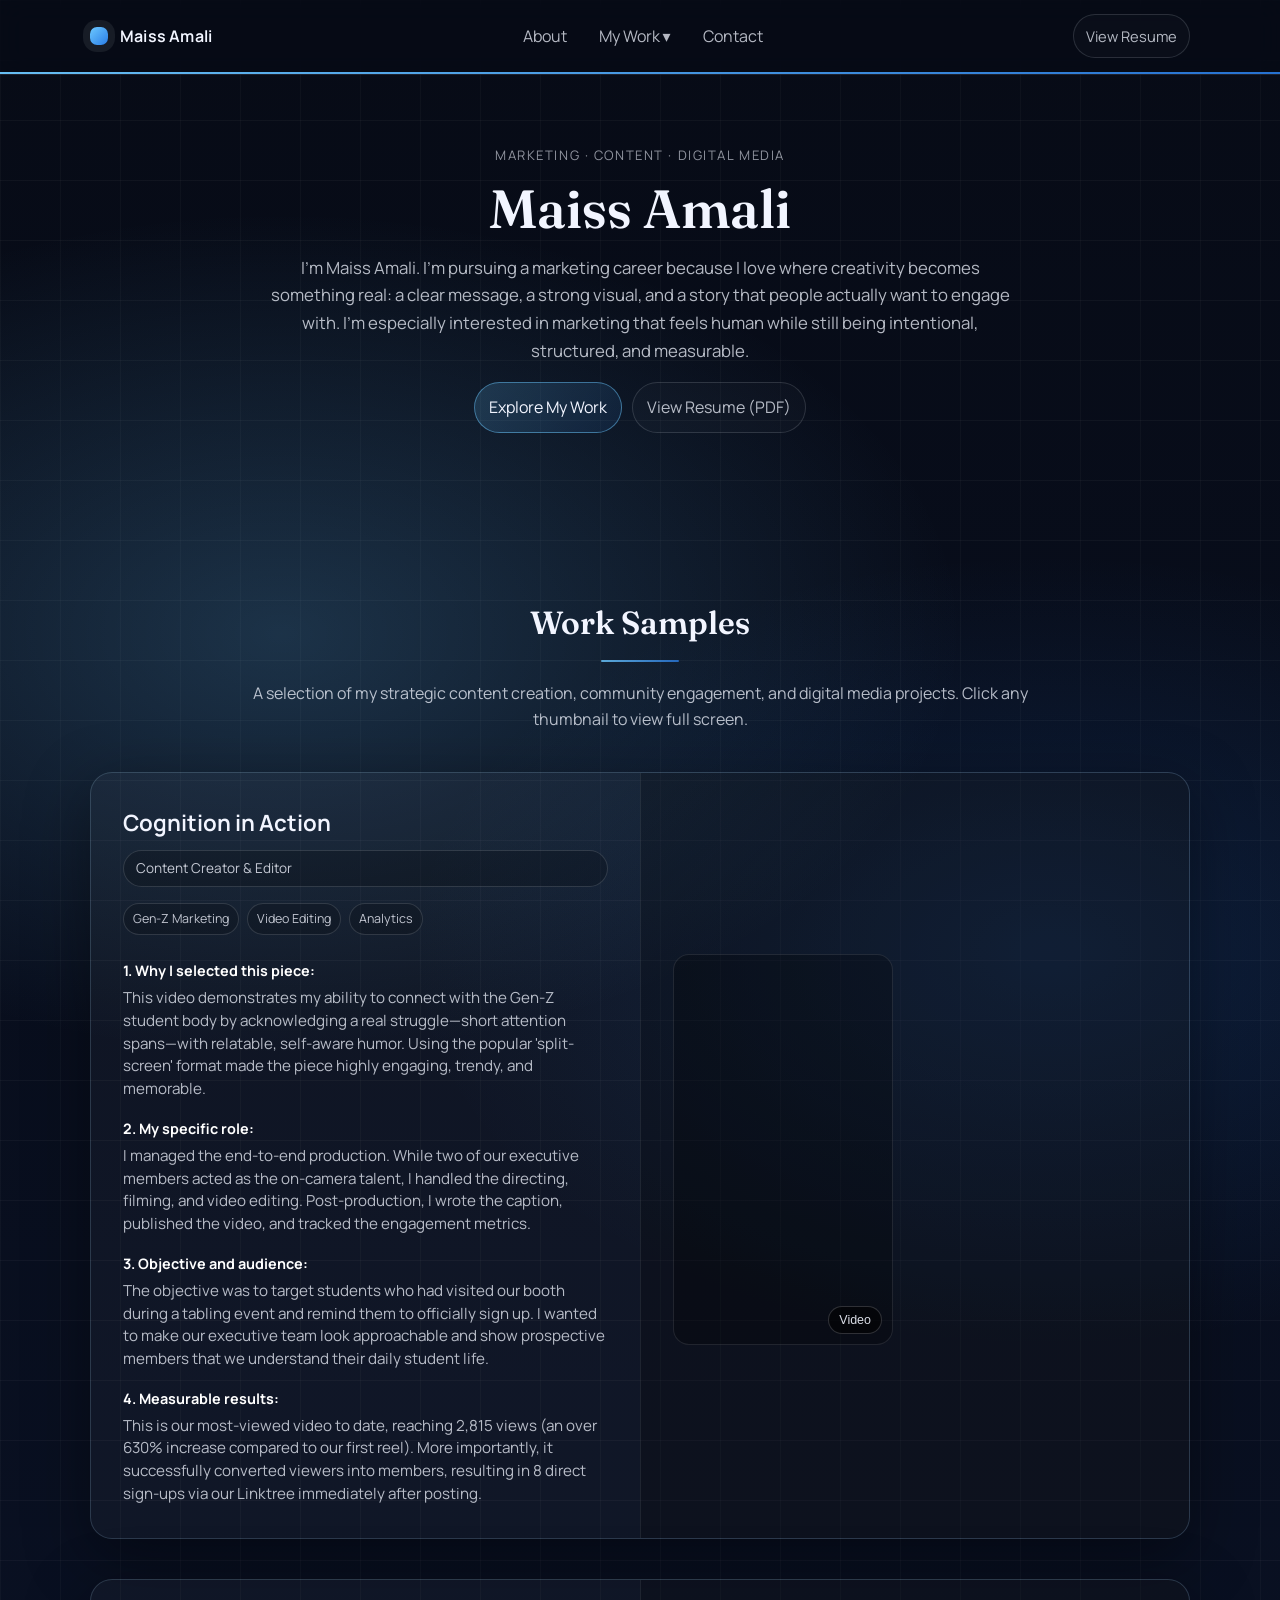
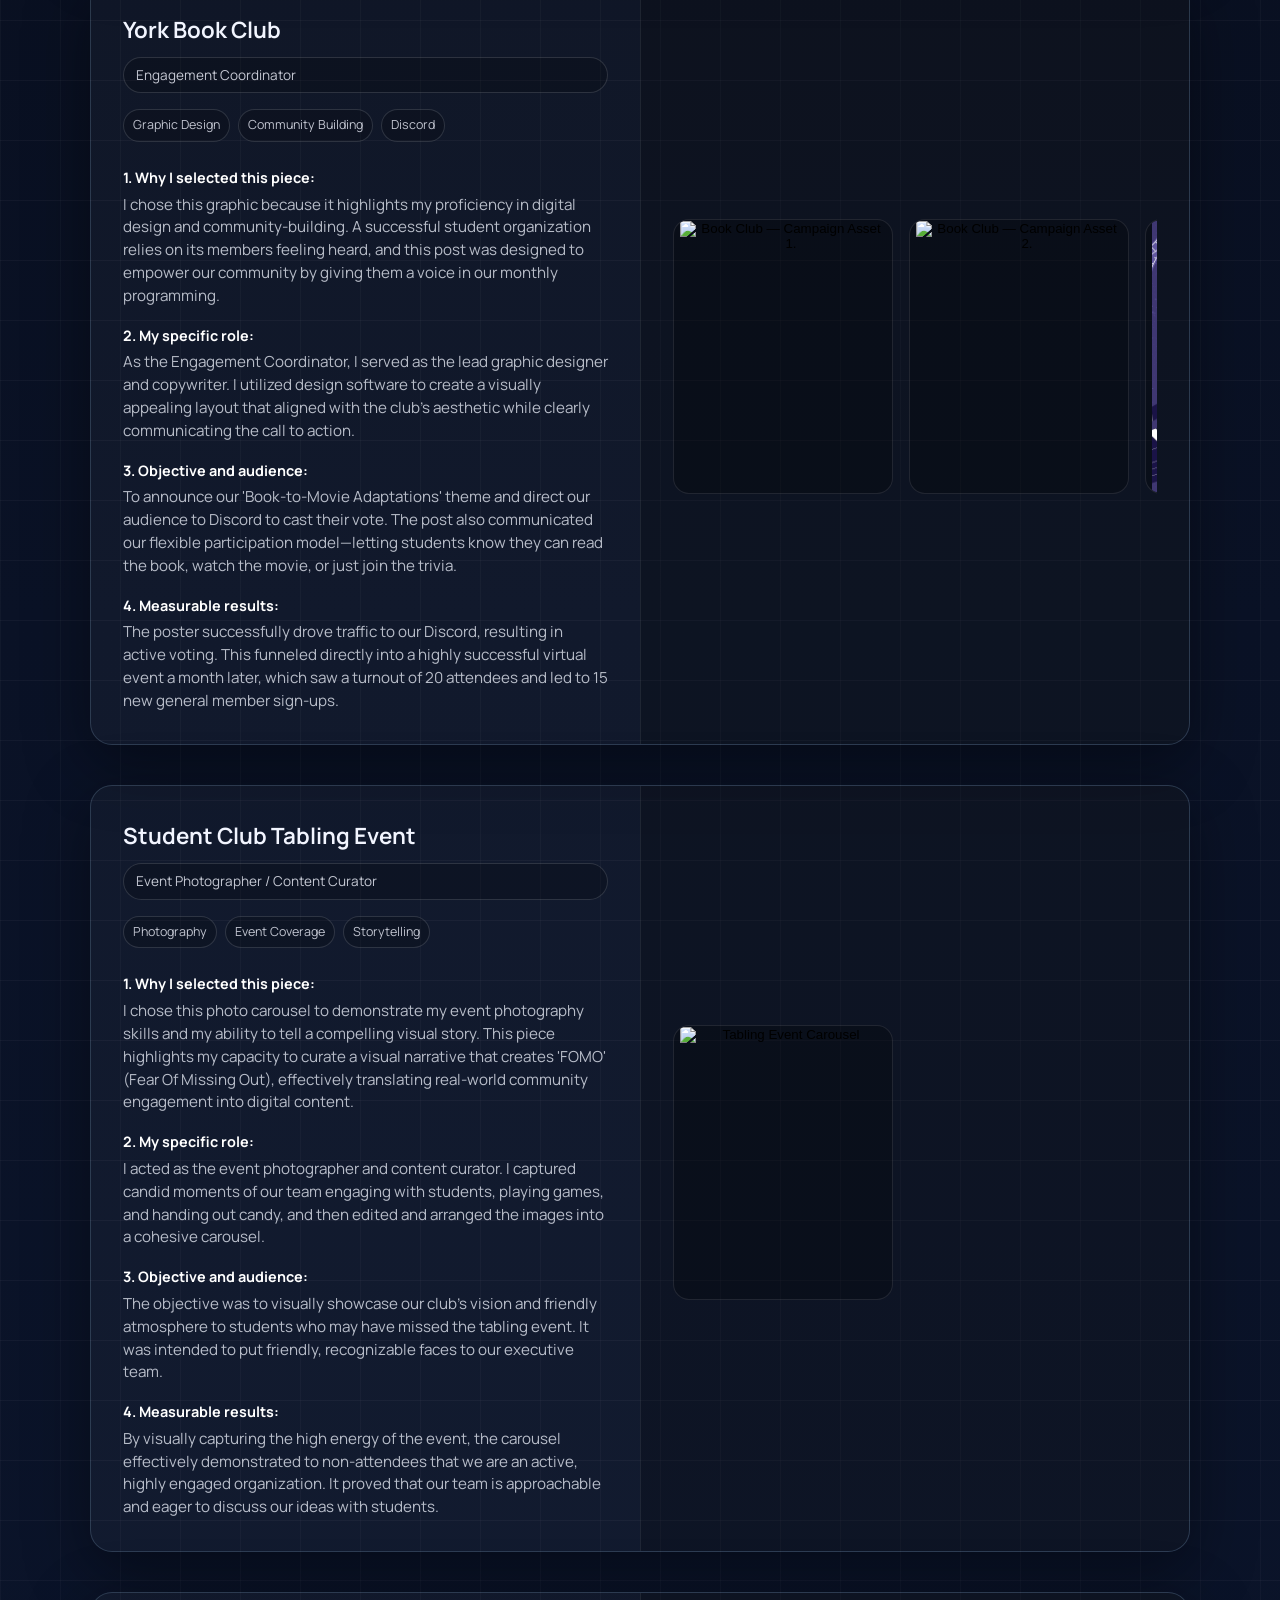
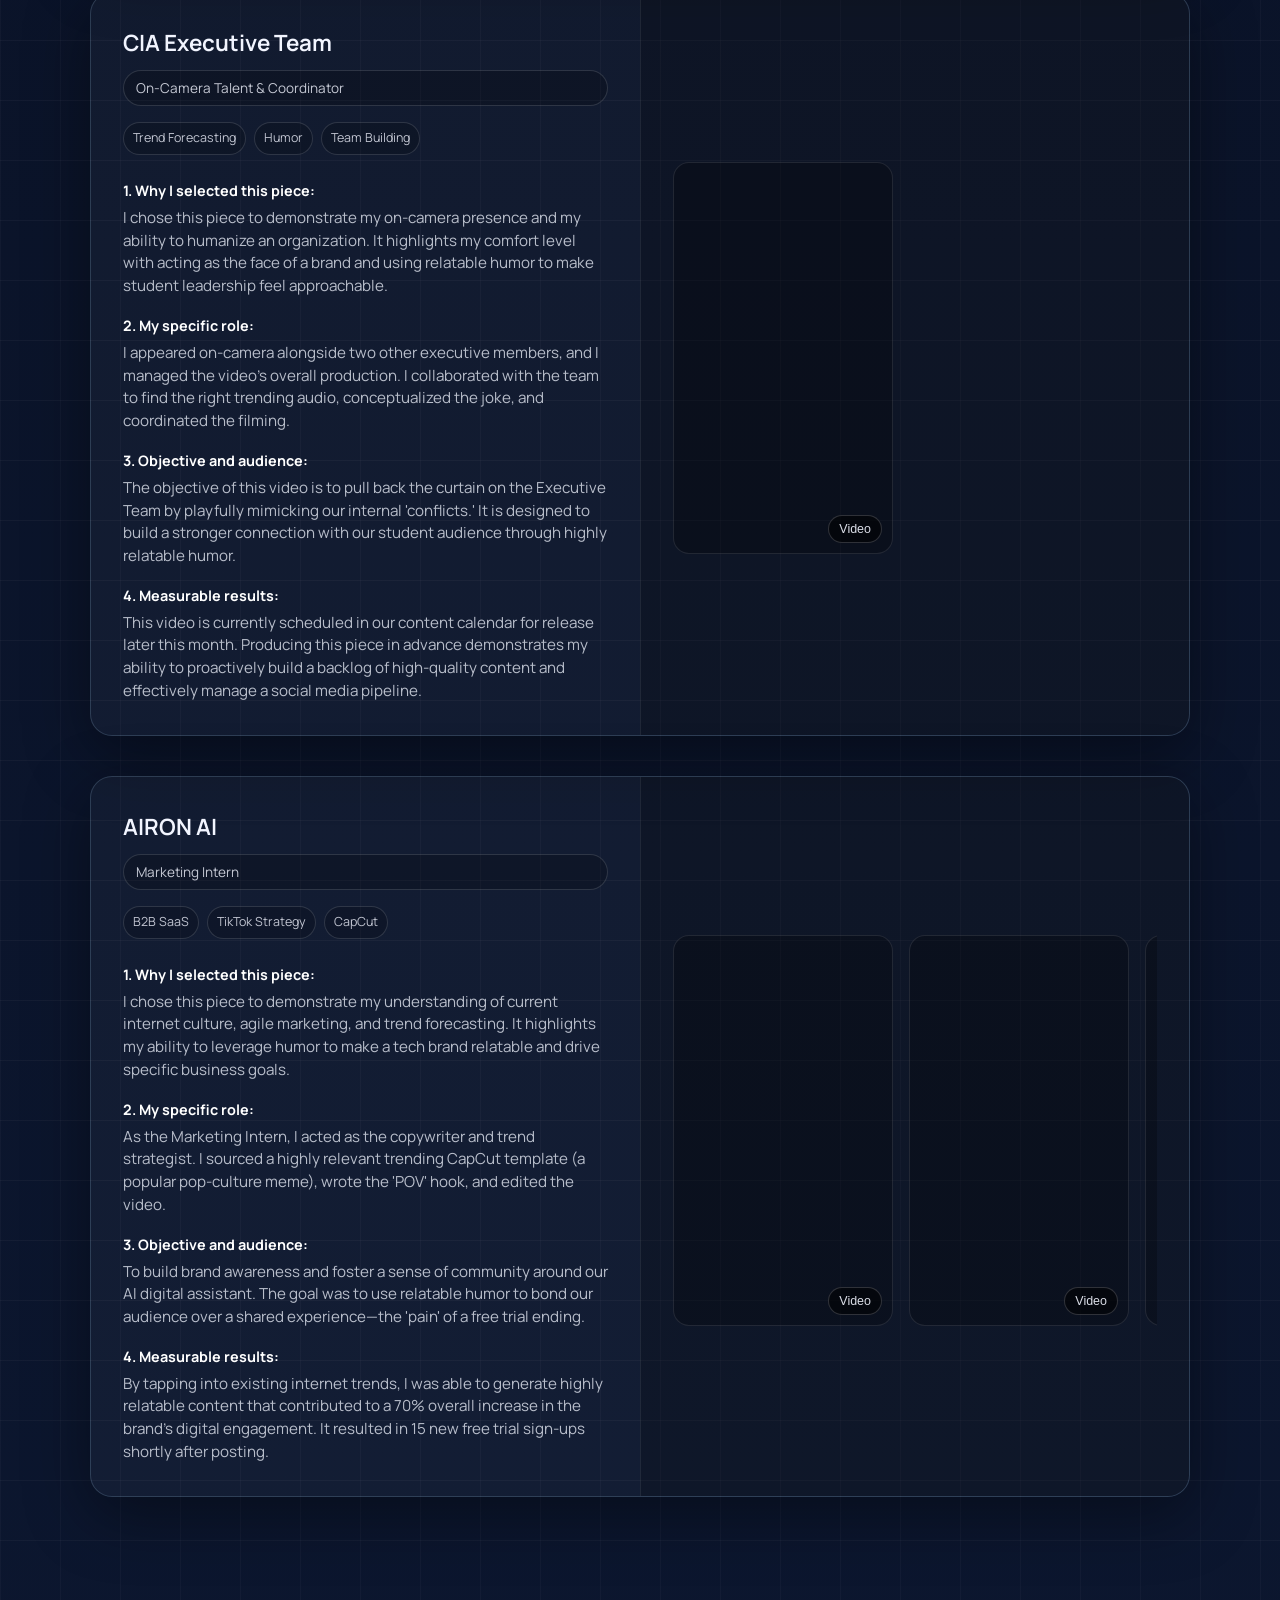
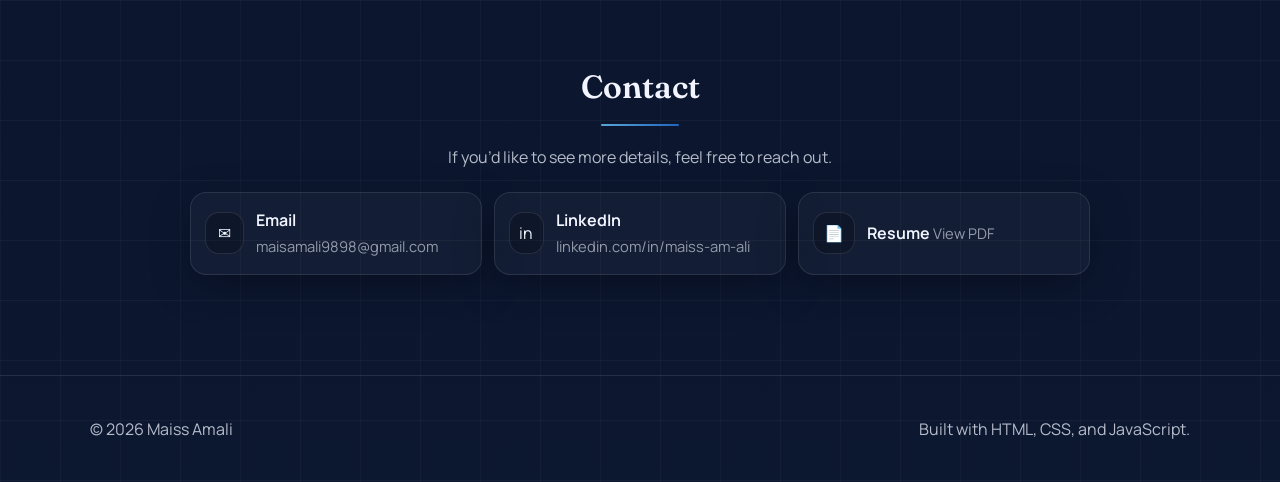
==== index.html @ 3064b402 "updates" ====
<!doctype html>
<html lang="en">
<head>
  <meta charset="utf-8" />
  <meta name="viewport" content="width=device-width, initial-scale=1" />
  <title>Maiss Amali — Marketing Portfolio</title>
  <meta name="description" content="Maiss Amali — Marketing portfolio. Selected work across organizations and internships." />

  <link rel="preconnect" href="https://fonts.googleapis.com">
  <link rel="preconnect" href="https://fonts.gstatic.com" crossorigin>
  <link href="https://fonts.googleapis.com/css2?family=Fraunces:wght@500;600&family=Manrope:wght@400;500;600;700&display=swap" rel="stylesheet" />

  <link rel="stylesheet" href="styles.css" />
</head>

<body>
  <a class="skip-link" href="#intro">Skip to content</a>

  <header class="site-header">
    <div class="nav-wrap">
      <a class="brand" href="#intro" aria-label="Go to introduction">
        <span class="brand-mark" aria-hidden="true"></span>
        <span class="brand-name">Maiss Amali</span>
      </a>

      <nav class="nav" aria-label="Primary navigation">
        <a href="#intro">About</a>
        <details class="dropdown">
          <summary class="dropdown-summary" aria-label="Open work menu">My Work ▾</summary>
          <div class="dropdown-panel" id="workMenu" role="menu" aria-label="Work menu">
            </div>
        </details>
        <a href="#contact">Contact</a>
      </nav>

      <a class="btn btn-small btn-ghost" href="assets/Maiss-Amali-Resume.pdf" target="_blank" rel="noreferrer noopener">
        View Resume
      </a>
    </div>
  </header>

  <main>
    <section id="intro" class="section intro">
      <div class="container center">
        <p class="kicker">Marketing · Content · Digital Media</p>
        <h1 class="headline">Maiss Amali</h1>
        <p class="summary">
          I’m Maiss Amali. I’m pursuing a marketing career because I love where creativity becomes
          something real: a clear message, a strong visual, and a story that people actually want to engage with.
          I’m especially interested in marketing that feels human while still being intentional,
          structured, and measurable.
        </p>
        <div class="intro-actions">
          <a class="btn btn-primary" href="#work">Explore My Work</a>
          <a class="btn btn-ghost" href="assets/Maiss-Amali-Resume.pdf" target="_blank" rel="noreferrer noopener">
            View Resume (PDF)
          </a>
        </div>
      </div>
    </section>

    <section id="work" class="section">
      <div class="container">
        <div class="center">
          <h2 class="section-title">Work Samples</h2>
          <p class="section-subtitle">
            A selection of my strategic content creation, community engagement, and digital media projects. Click any thumbnail to view full screen.
          </p>
        </div>

        <div id="workList" class="work-list" aria-label="Marketing work samples"></div>
      </div>
    </section>

    <section id="contact" class="section">
      <div class="container center">
        <h2 class="section-title">Contact</h2>
        <p class="section-subtitle">
          If you’d like to see more details, feel free to reach out.
        </p>

        <div class="contact-icons" role="list">
          <a class="icon-card" role="listitem" href="mailto:maisamali9898@gmail.com" aria-label="Email Maiss Amali">
            <span class="icon" aria-hidden="true">✉️</span>
            <div class="icon-text">
              <span class="icon-title">Email</span>
              <span class="icon-sub">maisamali9898@gmail.com</span>
            </div>
          </a>
          <a class="icon-card" role="listitem" href="https://www.linkedin.com/in/maiss-am-ali" target="_blank" rel="noreferrer noopener" aria-label="Open LinkedIn">
            <span class="icon" aria-hidden="true">in</span>
            <div class="icon-text">
              <span class="icon-title">LinkedIn</span>
              <span class="icon-sub">linkedin.com/in/maiss-am-ali</span>
            </div>
          </a>
          <a class="icon-card" role="listitem" href="assets/Maiss-Amali-Resume.pdf" target="_blank" rel="noreferrer noopener" aria-label="Open resume PDF">
            <span class="icon" aria-hidden="true">📄</span>
            <div class="icon-text">
              <span class="icon-title">Resume</span>
              <span class="icon-sub">View PDF</span>
            </div>
          </a>
        </div>
      </div>
    </section>
  </main>

  <footer class="site-footer">
    <div class="container center footer-inner">
      <p>© <span id="year"></span> Maiss Amali</p>
      <p class="footer-note">Built with HTML, CSS, and JavaScript.</p>
    </div>
  </footer>

  <div class="modal" id="viewer" aria-hidden="true" role="dialog" aria-label="Media viewer">
    <div class="modal-backdrop" data-close="true"></div>
    <div class="modal-panel" role="document">
      <button class="modal-close" type="button" aria-label="Close viewer" data-close="true">✕</button>
      <button class="modal-nav left" type="button" aria-label="Previous" id="prevBtn">‹</button>
      <button class="modal-nav right" type="button" aria-label="Next" id="nextBtn">›</button>
      <div class="modal-media" id="modalMedia"></div>
      <div class="modal-footer">
        <div class="modal-caption" id="modalCaption"></div>
        <div class="modal-counter" id="modalCounter"></div>
      </div>
    </div>
  </div>

  <script src="script.js"></script>
</body>
</html>
---- styles.css ----
:root{
  --bg0:#070b16;
  --bg1:#0a1226;
  --bg2:#0c1730;

  --text:#f2f5ff;
  --muted:rgba(242,245,255,.74);
  --muted2:rgba(242,245,255,.58);

  --a1:#6cc8ff;
  --a2:#2a7de6;

  --border:rgba(242,245,255,.12);
  --serif:"Fraunces", ui-serif, Georgia, serif;
  --sans:"Manrope", ui-sans-serif, system-ui, -apple-system, Segoe UI, Roboto, Arial, sans-serif;

  --max: 1100px; /* Widened slightly to fit the side-by-side layout better */
  --r-lg: 22px;
  --r-md: 16px;
}

*{ box-sizing:border-box; }
html{ scroll-behavior:smooth; }

body{
  margin:0;
  font-family: var(--sans);
  line-height: 1.65;
  color: var(--text);
  background:
    radial-gradient(1100px 680px at 22% 12%, rgba(108,200,255,.20), transparent 62%),
    radial-gradient(1000px 620px at 82% 18%, rgba(42,125,230,.16), transparent 64%),
    linear-gradient(180deg, rgba(255,255,255,.035) 1px, transparent 1px),
    linear-gradient(90deg, rgba(255,255,255,.028) 1px, transparent 1px),
    linear-gradient(180deg, var(--bg0), var(--bg1) 42%, var(--bg2));
  background-size: auto,auto, 60px 60px,60px 60px, auto;
}

img, video{ max-width:100%; display:block; }
a{ color:inherit; }

.skip-link{
  position:absolute; left:-999px; top:10px;
  padding:10px 12px; border-radius: 12px;
  border: 1px solid var(--border);
  background: rgba(255,255,255,.05);
  color: var(--text);
}
.skip-link:focus{ left: 12px; z-index: 9999; }

.site-header{
  position: sticky; top: 0; z-index: 50;
  background: rgba(7,11,22,.70);
  backdrop-filter: blur(14px);
  border-bottom: 1px solid rgba(242,245,255,.10);
}
.site-header::after{
  content:""; display:block; height: 2px;
  background: linear-gradient(90deg, rgba(108,200,255,.95), rgba(42,125,230,.90));
}

.nav-wrap{
  width: min(var(--max), calc(100% - 48px));
  margin-inline: auto;
  display:flex; align-items:center; justify-content:space-between;
  gap: 14px; padding: 14px 0;
}

.brand{ display:flex; align-items:center; gap: 12px; text-decoration:none; }
.brand-mark{
  width: 18px; height: 18px; border-radius: 7px;
  background: linear-gradient(135deg, var(--a1), var(--a2));
  box-shadow: 0 0 0 7px rgba(255,255,255,.07);
}
.brand-name{ font-weight: 650; letter-spacing:.2px; }

.nav{ display:flex; gap: 10px; flex-wrap: wrap; align-items:center; justify-content:center; }
.nav a{
  text-decoration:none; color: var(--muted);
  padding: 8px 10px; border-radius: 999px;
  border: 1px solid transparent;
}
.nav a:hover{
  color: var(--text); border-color: rgba(108,200,255,.28); background: rgba(108,200,255,.08);
}

.dropdown{ position: relative; }
.dropdown-summary{
  list-style:none; cursor:pointer; user-select:none;
  padding: 8px 10px; border-radius: 999px;
  border: 1px solid transparent; color: var(--muted);
}
.dropdown-summary::-webkit-details-marker{ display:none; }
.dropdown-summary:hover{
  color: var(--text); border-color: rgba(42,125,230,.30); background: rgba(42,125,230,.08);
}
.dropdown-panel{
  position:absolute; top: calc(100% + 10px); right: 0;
  min-width: 260px; border-radius: 16px;
  border: 1px solid rgba(242,245,255,.12);
  background: rgba(8,12,22,.92); backdrop-filter: blur(14px);
  box-shadow: 0 18px 55px rgba(0,0,0,.55);
  padding: 8px; display:flex; flex-direction: column; gap: 4px; z-index: 200;
}
.dropdown-panel a{
  padding: 10px 10px; border-radius: 12px;
  border: 1px solid transparent; text-decoration:none;
  color: rgba(242,245,255,.88);
  display:flex; align-items:center; justify-content:space-between; gap: 10px;
}
.dropdown-panel a:hover{ border-color: rgba(108,200,255,.28); background: rgba(108,200,255,.10); }

.chip{
  font-size: .78rem; color: rgba(242,245,255,.70);
  border: 1px solid rgba(242,245,255,.14);
  padding: 4px 8px; border-radius: 999px; background: rgba(0,0,0,.18);
}

.section{ padding: 82px 0; display:flex; justify-content:center; }
.container{ width: min(var(--max), calc(100% - 48px)); margin-inline:auto; }
.center{ text-align:center; }

.intro{ padding-top: 70px; }
.kicker{ margin: 0 0 14px; letter-spacing:.12em; text-transform: uppercase; font-size: .82rem; color: var(--muted2); }
.headline{
  margin: 0 0 16px; font-family: var(--serif); font-weight: 600;
  font-size: clamp(2.4rem, 4.2vw, 3.4rem); line-height: 1.05;
}
.summary{ margin: 0 auto 0; max-width: 74ch; color: var(--muted); font-size: 1.05rem; }
.intro-actions{ display:flex; justify-content:center; gap: 10px; flex-wrap: wrap; margin-top: 18px; }

.btn{
  display:inline-flex; align-items:center; justify-content:center;
  padding: 11px 14px; border-radius: 999px;
  border: 1px solid var(--border); background: rgba(255,255,255,.04); text-decoration:none;
}
.btn:hover{ border-color: rgba(108,200,255,.35); background: rgba(108,200,255,.10); }
.btn-primary{ border-color: rgba(108,200,255,.48); background: linear-gradient(135deg, rgba(108,200,255,.18), rgba(42,125,230,.10)); }
.btn-ghost{ border-color: rgba(242,245,255,.14); background: rgba(255,255,255,.02); color: var(--muted); }
.btn-small{ padding: 9px 12px; font-size: .92rem; }

.section-title{ margin: 0 0 18px; font-family: var(--serif); font-weight: 600; font-size: 2rem; display: inline-block; }
.section-title::after{
  content:""; display:block; height: 2px; width: 78px; margin: 10px auto 0;
  background: linear-gradient(90deg, rgba(108,200,255,.95), rgba(42,125,230,.90)); border-radius: 999px; opacity: .85;
}
.section-subtitle{ margin: 0 auto 22px; max-width: 78ch; color: var(--muted); }

/* --- NEW WORK LIST LAYOUT --- */
.work-list{ display:grid; gap: 40px; margin-top: 40px; text-align:left; }

.work{
  border-radius: var(--r-lg);
  border: 1px solid rgba(242,245,255,.10);
  background: rgba(255,255,255,.03);
  box-shadow: 0 18px 65px rgba(0,0,0,.40);
  overflow: hidden;
  outline: 1px solid rgba(108,200,255,.08);
  outline-offset: -1px;
  display: grid;
  grid-template-columns: 1fr 1fr; /* Split side-by-side */
}

.work-info{ padding: 32px; display: flex; flex-direction: column; }

.work-title{ margin: 0 0 8px; font-size: 1.4rem; font-weight: 650; }
.work-role{
  margin: 0 0 16px; display:inline-block; font-size: .85rem;
  color: rgba(242,245,255,.80); border: 1px solid rgba(242,245,255,.14);
  background: rgba(0,0,0,.20); padding: 6px 12px; border-radius: 999px;
}

.tags{ display:flex; gap: 8px; flex-wrap: wrap; margin-bottom: 24px; }
.tag{
  font-size: .78rem; color: rgba(242,245,255,.78);
  border: 1px solid rgba(242,245,255,.14); background: rgba(0,0,0,.18);
  padding: 5px 9px; border-radius: 999px;
}

/* Rationale Text Blocks */
.rationale{ display: flex; flex-direction: column; gap: 16px; }
.rationale-block h4{
  margin: 0 0 4px 0; font-size: 0.9rem; font-weight: 700; color: #fff;
}
.rationale-block p{
  margin: 0; font-size: 0.95rem; color: var(--muted); line-height: 1.5;
}

/* --- NEW CAROUSEL LAYOUT --- */
.carousel-frame{
  border-left: 1px solid rgba(242,245,255,.08);
  background: rgba(0,0,0,.22);
  padding: 32px;
  display: flex;
  align-items: center;
  overflow: hidden; /* Hide overflow outside the carousel */
}

.carousel{
  display: flex;
  gap: 16px;
  overflow-x: auto;
  scroll-snap-type: x mandatory;
  padding-bottom: 12px;
  width: 100%;
}
/* Hide scrollbar for clean look but keep scrollability */
.carousel::-webkit-scrollbar { height: 8px; }
.carousel::-webkit-scrollbar-track { background: rgba(0,0,0,0.2); border-radius: 10px; }
.carousel::-webkit-scrollbar-thumb { background: rgba(255,255,255,0.1); border-radius: 10px; }
.carousel::-webkit-scrollbar-thumb:hover { background: rgba(255,255,255,0.2); }

.tile{
  flex-shrink: 0;
  scroll-snap-align: start;
  width: 220px; /* Fixed width for carousel items */
  aspect-ratio: var(--tile-ratio, 9/16);
  border-radius: 16px;
  border: 1px solid rgba(242,245,255,.10);
  background: rgba(0,0,0,.24);
  overflow: hidden;
  cursor: pointer;
  position: relative;
}

.tile img, .tile video{ width:100%; height:100%; object-fit: cover; }

.play-badge{
  position:absolute; inset:auto 10px 10px auto;
  padding: 6px 10px; border-radius: 999px;
  border: 1px solid rgba(242,245,255,.18);
  background: rgba(0,0,0,.55); color: rgba(242,245,255,.9);
  font-size: .78rem;
}

/* Modal viewer */
.modal{ position: fixed; inset: 0; display: none; z-index: 999; }
.modal[aria-hidden="false"]{ display:block; }
.modal-backdrop{ position:absolute; inset:0; background: rgba(0,0,0,.70); backdrop-filter: blur(6px); }

.modal-panel{
  position: relative; width: min(980px, calc(100% - 28px)); height: min(88vh, 860px);
  margin: 6vh auto 0; border-radius: 22px; border: 1px solid rgba(242,245,255,.14);
  background: rgba(8,12,22,.92); box-shadow: 0 28px 90px rgba(0,0,0,.65); overflow: hidden;
}
.modal-close{
  position:absolute; top: 12px; right: 12px; width: 44px; height: 44px;
  border-radius: 999px; border: 1px solid rgba(242,245,255,.14);
  background: rgba(255,255,255,.05); color: var(--text); cursor:pointer; z-index: 6;
}
.modal-media{ position:absolute; inset: 56px 18px 64px 18px; display:grid; place-items:center; }
.modal-media .frame{
  height: 100%; max-height: 100%; aspect-ratio: 9 / 16; width: auto; max-width: min(520px, 92vw);
  border-radius: 18px; overflow: hidden; background: rgba(0,0,0,.28); border: 1px solid rgba(242,245,255,.12);
  display: grid; place-items: center;
}
.modal-media img, .modal-media video{ width: 100%; height: 100%; object-fit: contain; background: rgba(0,0,0,.18); }

.modal-nav{
  position:absolute; top: 50%; transform: translateY(-50%); width: 54px; height: 54px;
  border-radius: 999px; border: 1px solid rgba(242,245,255,.18);
  background: rgba(0,0,0,.45); color: rgba(242,245,255,.95); cursor:pointer;
  font-size: 30px; line-height: 1; display:grid; place-items:center; z-index: 6;
}
.modal-nav.left{ left: 12px; }
.modal-nav.right{ right: 12px; }

.modal-footer{
  position:absolute; left: 0; right: 0; bottom: 0; padding: 12px 16px;
  border-top: 1px solid rgba(242,245,255,.10); background: rgba(8,12,22,.70);
  display:flex; justify-content:space-between; gap: 12px; align-items:center;
}
.modal-caption{ color: rgba(242,245,255,.80); font-size: .95rem; }
.modal-counter{
  font-size: .82rem; color: rgba(242,245,255,.68); border: 1px solid rgba(242,245,255,.14);
  background: rgba(0,0,0,.18); padding: 5px 9px; border-radius: 999px;
}

/* Contact + footer */
.contact-icons{ display:grid; grid-template-columns: repeat(3, 1fr); gap: 12px; margin: 18px auto 18px; max-width: 900px; text-align:left; }
.icon-card{
  display:flex; gap: 12px; align-items:center; padding: 14px 14px; border-radius: var(--r-md);
  border: 1px solid rgba(242,245,255,.10); background: rgba(255,255,255,.03); box-shadow: 0 12px 40px rgba(0,0,0,.30); text-decoration: none;
}
.icon{ width: 42px; height: 42px; border-radius: 14px; display:grid; place-items:center; background: rgba(0,0,0,.22); border: 1px solid rgba(242,245,255,.10); }
.icon-title{ font-weight: 650; }
.icon-sub{ color: var(--muted2); font-size: .92rem; }

.site-footer{ border-top: 1px solid rgba(242,245,255,.10); padding: 24px 0; color: var(--muted); }
.footer-inner{ display:flex; justify-content:space-between; gap: 12px; flex-wrap: wrap; align-items:center; }

@media (max-width: 980px){
  .work{ grid-template-columns: 1fr; /* Stack vertically on small screens */ }
  .carousel-frame{ border-left: none; border-top: 1px solid rgba(242,245,255,.08); padding: 24px 16px; }
  .nav-wrap{ flex-direction: column; }
  .dropdown-panel{ right:auto; left:0; }
}
@media (max-width: 640px){
  .contact-icons{ grid-template-columns: 1fr; }
}
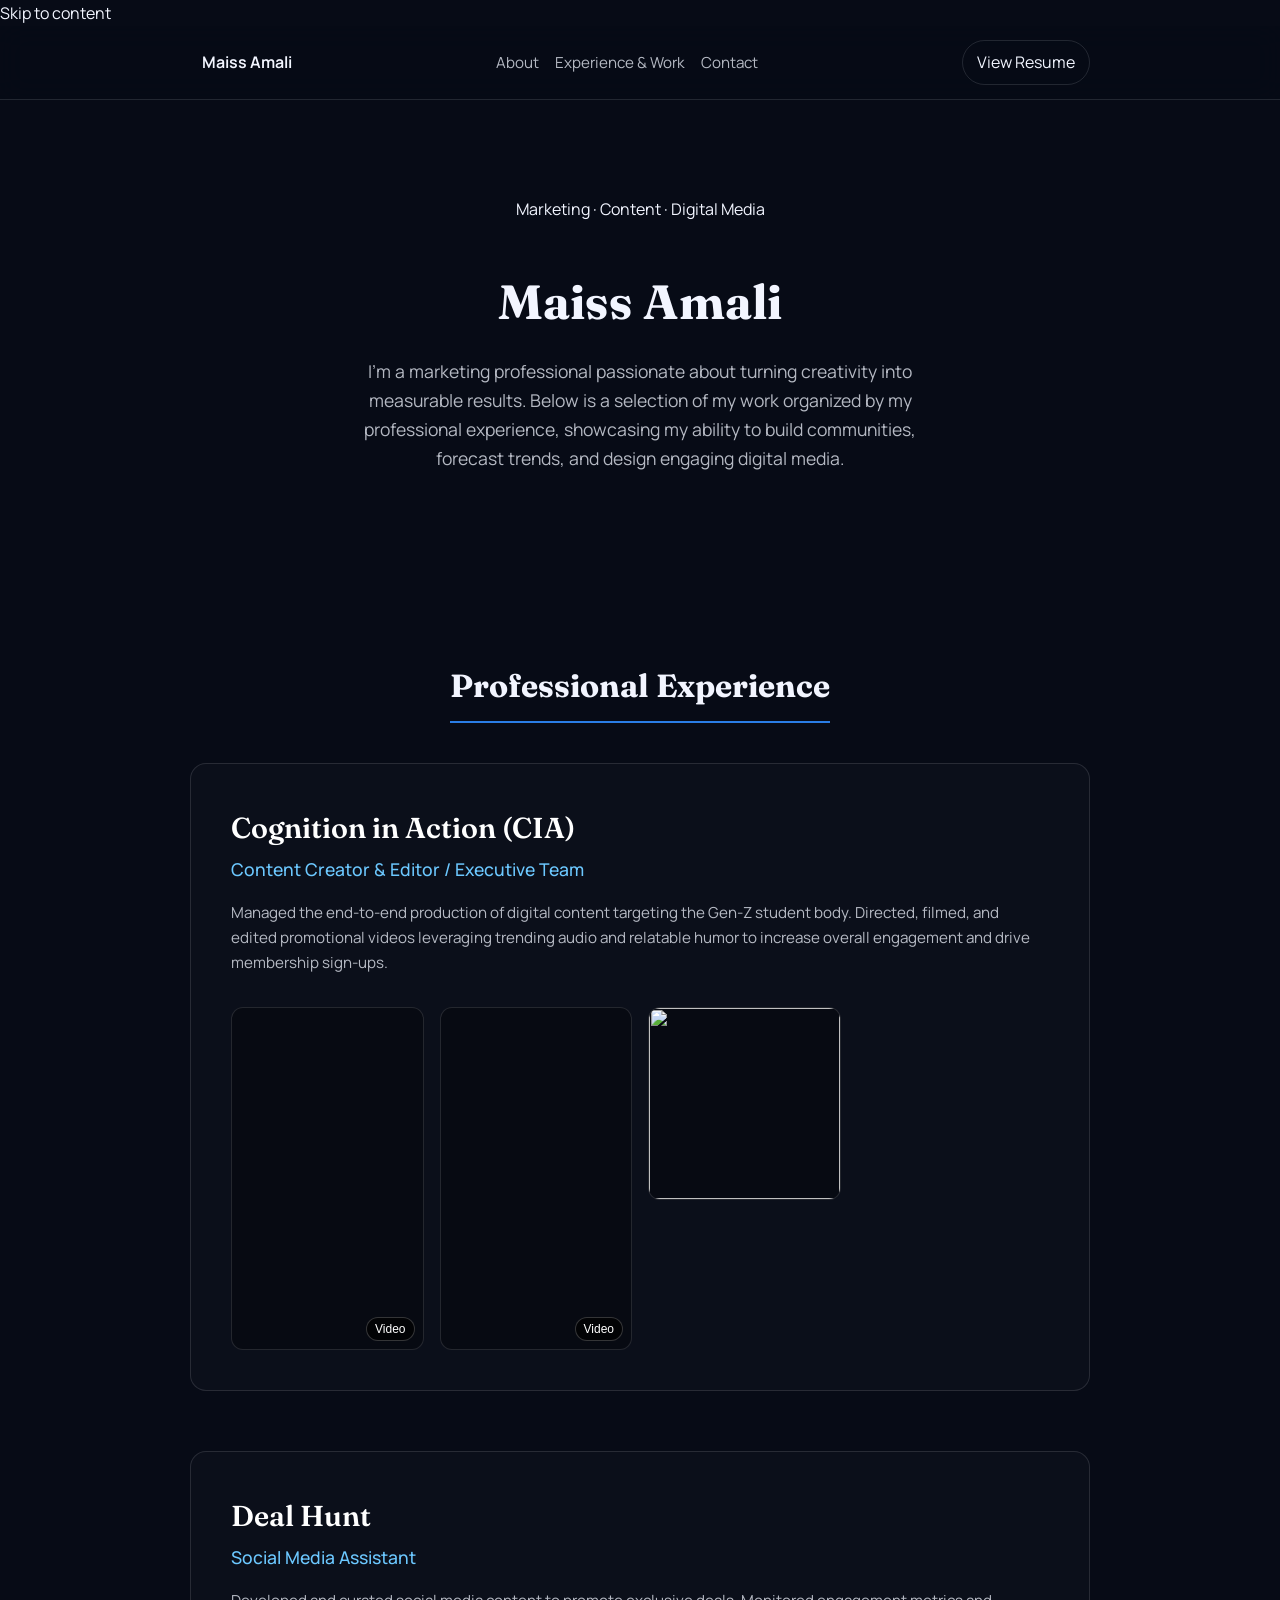
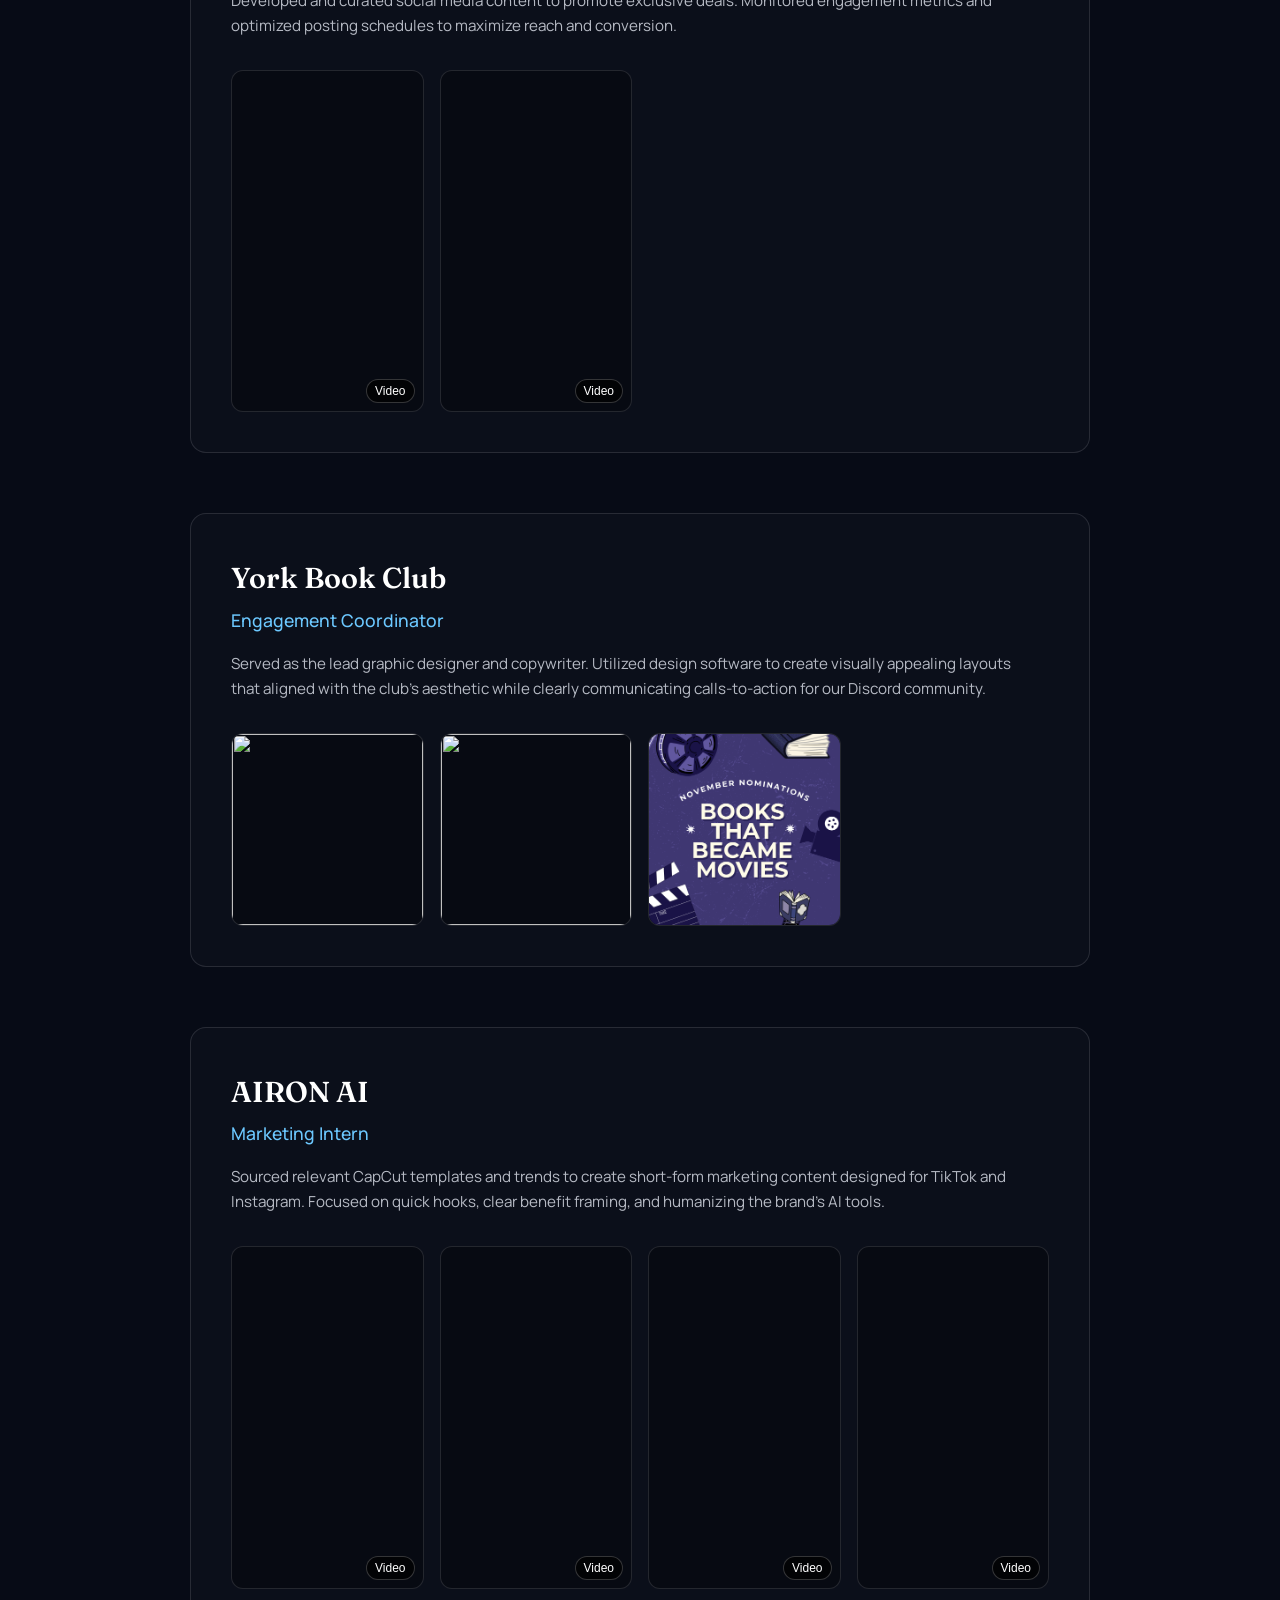
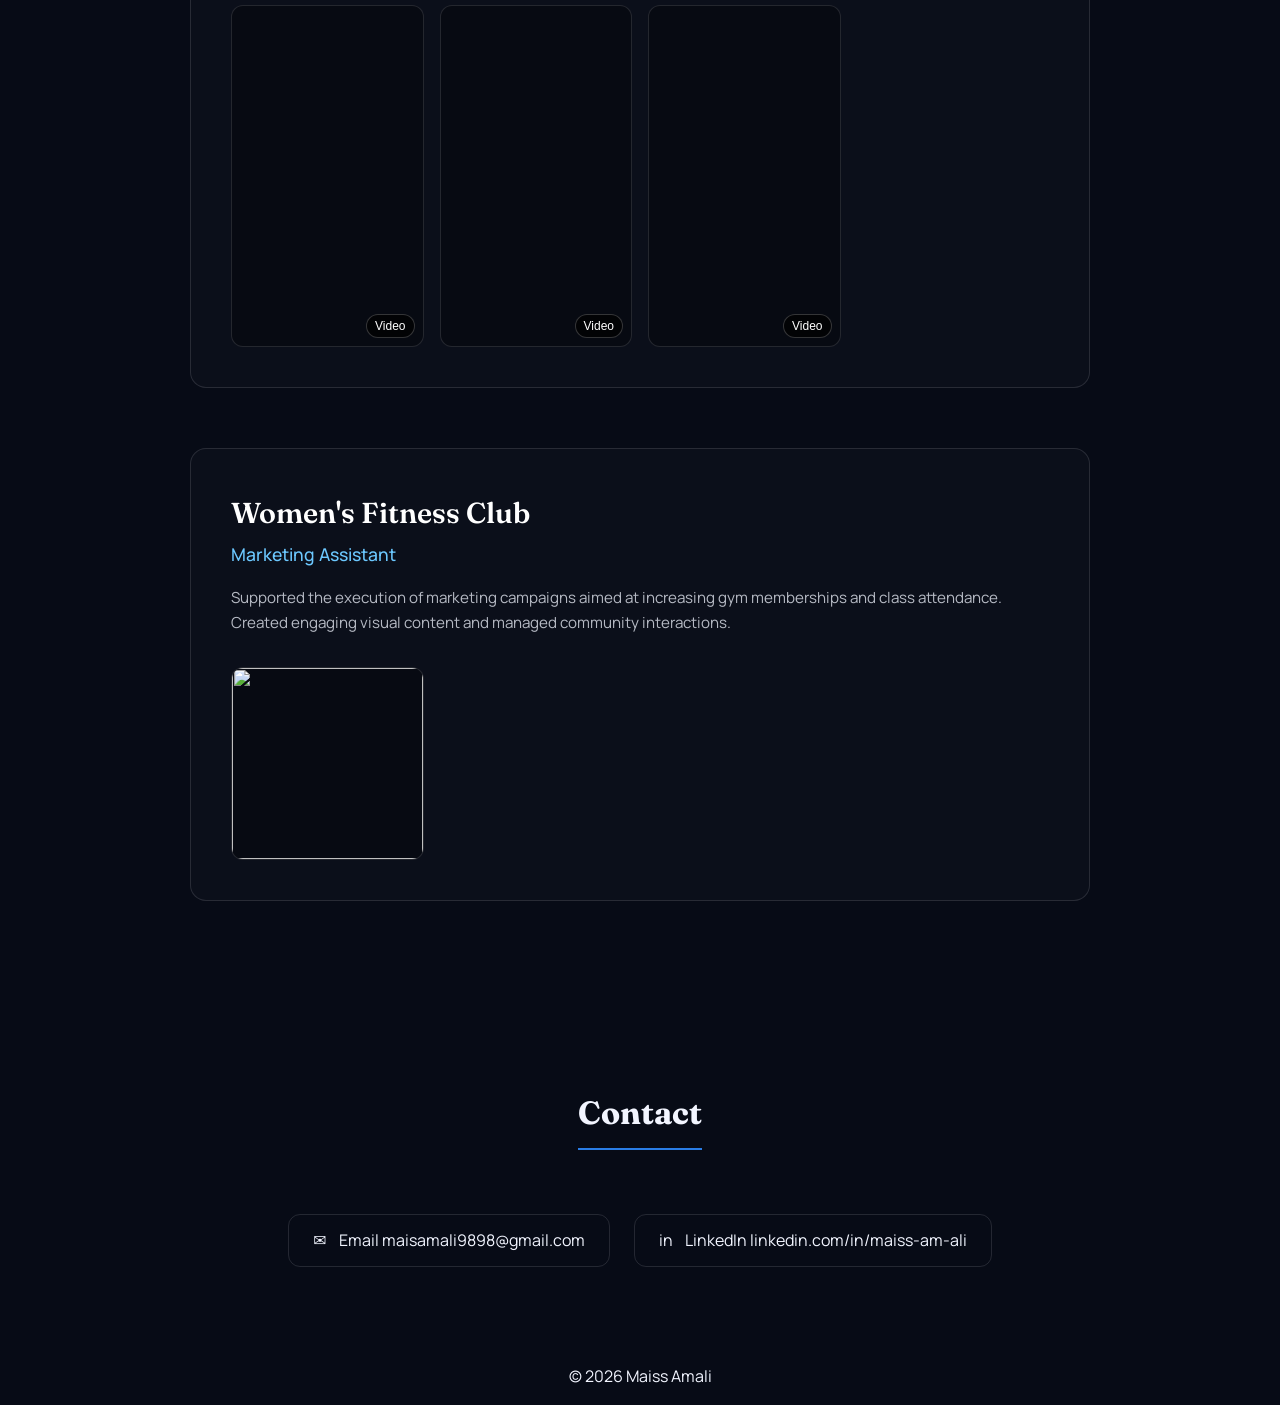
==== commit 0a2701c4: "2" ====
--- a/index.html
+++ b/index.html
@@ -9,7 +9,6 @@
   <link rel="preconnect" href="https://fonts.googleapis.com">
   <link rel="preconnect" href="https://fonts.gstatic.com" crossorigin>
   <link href="https://fonts.googleapis.com/css2?family=Fraunces:wght@500;600&family=Manrope:wght@400;500;600;700&display=swap" rel="stylesheet" />
-
   <link rel="stylesheet" href="styles.css" />
 </head>
 
@@ -22,17 +21,11 @@
         <span class="brand-mark" aria-hidden="true"></span>
         <span class="brand-name">Maiss Amali</span>
       </a>
-
       <nav class="nav" aria-label="Primary navigation">
         <a href="#intro">About</a>
-        <details class="dropdown">
-          <summary class="dropdown-summary" aria-label="Open work menu">My Work ▾</summary>
-          <div class="dropdown-panel" id="workMenu" role="menu" aria-label="Work menu">
-            </div>
-        </details>
+        <a href="#experience">Experience & Work</a>
         <a href="#contact">Contact</a>
       </nav>
-
       <a class="btn btn-small btn-ghost" href="assets/Maiss-Amali-Resume.pdf" target="_blank" rel="noreferrer noopener">
         View Resume
       </a>
@@ -45,60 +38,38 @@
         <p class="kicker">Marketing · Content · Digital Media</p>
         <h1 class="headline">Maiss Amali</h1>
         <p class="summary">
-          I’m Maiss Amali. I’m pursuing a marketing career because I love where creativity becomes
-          something real: a clear message, a strong visual, and a story that people actually want to engage with.
-          I’m especially interested in marketing that feels human while still being intentional,
-          structured, and measurable.
+          I’m a marketing professional passionate about turning creativity into measurable results. 
+          Below is a selection of my work organized by my professional experience, showcasing my ability 
+          to build communities, forecast trends, and design engaging digital media.
         </p>
-        <div class="intro-actions">
-          <a class="btn btn-primary" href="#work">Explore My Work</a>
-          <a class="btn btn-ghost" href="assets/Maiss-Amali-Resume.pdf" target="_blank" rel="noreferrer noopener">
-            View Resume (PDF)
-          </a>
-        </div>
       </div>
     </section>
 
-    <section id="work" class="section">
+    <section id="experience" class="section">
       <div class="container">
         <div class="center">
-          <h2 class="section-title">Work Samples</h2>
-          <p class="section-subtitle">
-            A selection of my strategic content creation, community engagement, and digital media projects. Click any thumbnail to view full screen.
-          </p>
+          <h2 class="section-title">Professional Experience</h2>
         </div>
-
-        <div id="workList" class="work-list" aria-label="Marketing work samples"></div>
+        <div id="workList" class="work-list" aria-label="Marketing experience and samples"></div>
       </div>
     </section>
 
     <section id="contact" class="section">
       <div class="container center">
         <h2 class="section-title">Contact</h2>
-        <p class="section-subtitle">
-          If you’d like to see more details, feel free to reach out.
-        </p>
-
         <div class="contact-icons" role="list">
-          <a class="icon-card" role="listitem" href="mailto:maisamali9898@gmail.com" aria-label="Email Maiss Amali">
+          <a class="icon-card" role="listitem" href="mailto:maisamali9898@gmail.com">
             <span class="icon" aria-hidden="true">✉️</span>
             <div class="icon-text">
               <span class="icon-title">Email</span>
               <span class="icon-sub">maisamali9898@gmail.com</span>
             </div>
           </a>
-          <a class="icon-card" role="listitem" href="https://www.linkedin.com/in/maiss-am-ali" target="_blank" rel="noreferrer noopener" aria-label="Open LinkedIn">
+          <a class="icon-card" role="listitem" href="https://www.linkedin.com/in/maiss-am-ali" target="_blank">
             <span class="icon" aria-hidden="true">in</span>
             <div class="icon-text">
               <span class="icon-title">LinkedIn</span>
               <span class="icon-sub">linkedin.com/in/maiss-am-ali</span>
-            </div>
-          </a>
-          <a class="icon-card" role="listitem" href="assets/Maiss-Amali-Resume.pdf" target="_blank" rel="noreferrer noopener" aria-label="Open resume PDF">
-            <span class="icon" aria-hidden="true">📄</span>
-            <div class="icon-text">
-              <span class="icon-title">Resume</span>
-              <span class="icon-sub">View PDF</span>
             </div>
           </a>
         </div>
@@ -109,7 +80,6 @@
   <footer class="site-footer">
     <div class="container center footer-inner">
       <p>© <span id="year"></span> Maiss Amali</p>
-      <p class="footer-note">Built with HTML, CSS, and JavaScript.</p>
     </div>
   </footer>
 
--- a/styles.css
+++ b/styles.css
@@ -1,300 +1,101 @@
 :root{
-  --bg0:#070b16;
-  --bg1:#0a1226;
-  --bg2:#0c1730;
-
-  --text:#f2f5ff;
-  --muted:rgba(242,245,255,.74);
-  --muted2:rgba(242,245,255,.58);
-
-  --a1:#6cc8ff;
-  --a2:#2a7de6;
-
-  --border:rgba(242,245,255,.12);
+  --bg0:#070b16; --bg1:#0a1226; --bg2:#0c1730;
+  --text:#f2f5ff; --muted:rgba(242,245,255,.74); --muted2:rgba(242,245,255,.58);
+  --a1:#6cc8ff; --a2:#2a7de6; --border:rgba(242,245,255,.12);
   --serif:"Fraunces", ui-serif, Georgia, serif;
-  --sans:"Manrope", ui-sans-serif, system-ui, -apple-system, Segoe UI, Roboto, Arial, sans-serif;
-
-  --max: 1100px; /* Widened slightly to fit the side-by-side layout better */
-  --r-lg: 22px;
-  --r-md: 16px;
+  --sans:"Manrope", ui-sans-serif, system-ui, -apple-system, sans-serif;
+  --max: 900px; --r-lg: 22px; --r-md: 16px;
 }
 
 *{ box-sizing:border-box; }
 html{ scroll-behavior:smooth; }
-
 body{
-  margin:0;
-  font-family: var(--sans);
-  line-height: 1.65;
-  color: var(--text);
-  background:
-    radial-gradient(1100px 680px at 22% 12%, rgba(108,200,255,.20), transparent 62%),
-    radial-gradient(1000px 620px at 82% 18%, rgba(42,125,230,.16), transparent 64%),
-    linear-gradient(180deg, rgba(255,255,255,.035) 1px, transparent 1px),
-    linear-gradient(90deg, rgba(255,255,255,.028) 1px, transparent 1px),
-    linear-gradient(180deg, var(--bg0), var(--bg1) 42%, var(--bg2));
-  background-size: auto,auto, 60px 60px,60px 60px, auto;
+  margin:0; font-family: var(--sans); line-height: 1.65; color: var(--text);
+  background: var(--bg0);
 }
 
 img, video{ max-width:100%; display:block; }
-a{ color:inherit; }
-
-.skip-link{
-  position:absolute; left:-999px; top:10px;
-  padding:10px 12px; border-radius: 12px;
-  border: 1px solid var(--border);
-  background: rgba(255,255,255,.05);
-  color: var(--text);
-}
-.skip-link:focus{ left: 12px; z-index: 9999; }
+a{ color:inherit; text-decoration: none; }
 
 .site-header{
   position: sticky; top: 0; z-index: 50;
-  background: rgba(7,11,22,.70);
-  backdrop-filter: blur(14px);
-  border-bottom: 1px solid rgba(242,245,255,.10);
+  background: rgba(7,11,22,.85); backdrop-filter: blur(14px);
+  border-bottom: 1px solid var(--border);
 }
-.site-header::after{
-  content:""; display:block; height: 2px;
-  background: linear-gradient(90deg, rgba(108,200,255,.95), rgba(42,125,230,.90));
+.nav-wrap{
+  width: min(var(--max), calc(100% - 48px)); margin-inline: auto;
+  display:flex; align-items:center; justify-content:space-between; padding: 14px 0;
 }
+.brand{ display:flex; align-items:center; gap: 12px; font-weight: 650; }
+.nav{ display:flex; gap: 16px; font-size: 0.95rem; color: var(--muted); }
+.nav a:hover{ color: var(--text); }
+.btn-ghost{ border: 1px solid var(--border); padding: 8px 14px; border-radius: 999px; }
 
-.nav-wrap{
-  width: min(var(--max), calc(100% - 48px));
-  margin-inline: auto;
-  display:flex; align-items:center; justify-content:space-between;
-  gap: 14px; padding: 14px 0;
-}
-
-.brand{ display:flex; align-items:center; gap: 12px; text-decoration:none; }
-.brand-mark{
-  width: 18px; height: 18px; border-radius: 7px;
-  background: linear-gradient(135deg, var(--a1), var(--a2));
-  box-shadow: 0 0 0 7px rgba(255,255,255,.07);
-}
-.brand-name{ font-weight: 650; letter-spacing:.2px; }
-
-.nav{ display:flex; gap: 10px; flex-wrap: wrap; align-items:center; justify-content:center; }
-.nav a{
-  text-decoration:none; color: var(--muted);
-  padding: 8px 10px; border-radius: 999px;
-  border: 1px solid transparent;
-}
-.nav a:hover{
-  color: var(--text); border-color: rgba(108,200,255,.28); background: rgba(108,200,255,.08);
-}
-
-.dropdown{ position: relative; }
-.dropdown-summary{
-  list-style:none; cursor:pointer; user-select:none;
-  padding: 8px 10px; border-radius: 999px;
-  border: 1px solid transparent; color: var(--muted);
-}
-.dropdown-summary::-webkit-details-marker{ display:none; }
-.dropdown-summary:hover{
-  color: var(--text); border-color: rgba(42,125,230,.30); background: rgba(42,125,230,.08);
-}
-.dropdown-panel{
-  position:absolute; top: calc(100% + 10px); right: 0;
-  min-width: 260px; border-radius: 16px;
-  border: 1px solid rgba(242,245,255,.12);
-  background: rgba(8,12,22,.92); backdrop-filter: blur(14px);
-  box-shadow: 0 18px 55px rgba(0,0,0,.55);
-  padding: 8px; display:flex; flex-direction: column; gap: 4px; z-index: 200;
-}
-.dropdown-panel a{
-  padding: 10px 10px; border-radius: 12px;
-  border: 1px solid transparent; text-decoration:none;
-  color: rgba(242,245,255,.88);
-  display:flex; align-items:center; justify-content:space-between; gap: 10px;
-}
-.dropdown-panel a:hover{ border-color: rgba(108,200,255,.28); background: rgba(108,200,255,.10); }
-
-.chip{
-  font-size: .78rem; color: rgba(242,245,255,.70);
-  border: 1px solid rgba(242,245,255,.14);
-  padding: 4px 8px; border-radius: 999px; background: rgba(0,0,0,.18);
-}
-
-.section{ padding: 82px 0; display:flex; justify-content:center; }
+.section{ padding: 80px 0; }
 .container{ width: min(var(--max), calc(100% - 48px)); margin-inline:auto; }
 .center{ text-align:center; }
 
-.intro{ padding-top: 70px; }
-.kicker{ margin: 0 0 14px; letter-spacing:.12em; text-transform: uppercase; font-size: .82rem; color: var(--muted2); }
-.headline{
-  margin: 0 0 16px; font-family: var(--serif); font-weight: 600;
-  font-size: clamp(2.4rem, 4.2vw, 3.4rem); line-height: 1.05;
+.headline{ font-family: var(--serif); font-size: 3rem; margin-bottom: 16px; }
+.summary{ color: var(--muted); font-size: 1.1rem; max-width: 600px; margin: 0 auto; }
+.section-title{ font-family: var(--serif); font-size: 2rem; margin-bottom: 40px; border-bottom: 2px solid var(--a2); display: inline-block; padding-bottom: 8px; }
+
+/* Resume Style Layout */
+.work-list{ display: flex; flex-direction: column; gap: 60px; }
+.experience-block{
+  background: rgba(255,255,255,.02);
+  border: 1px solid var(--border);
+  border-radius: var(--r-md);
+  padding: 40px;
 }
-.summary{ margin: 0 auto 0; max-width: 74ch; color: var(--muted); font-size: 1.05rem; }
-.intro-actions{ display:flex; justify-content:center; gap: 10px; flex-wrap: wrap; margin-top: 18px; }
+.exp-header{ margin-bottom: 24px; }
+.exp-company{ font-size: 1.8rem; font-family: var(--serif); font-weight: 600; margin: 0 0 4px 0; color: #fff; }
+.exp-role{ font-size: 1.1rem; color: var(--a1); font-weight: 500; margin: 0 0 16px 0; }
+.exp-desc{ color: var(--muted); font-size: 0.95rem; margin: 0; max-width: 800px; }
 
-.btn{
-  display:inline-flex; align-items:center; justify-content:center;
-  padding: 11px 14px; border-radius: 999px;
-  border: 1px solid var(--border); background: rgba(255,255,255,.04); text-decoration:none;
+/* Media Grid inside Experience */
+.media-grid{
+  display: grid;
+  grid-template-columns: repeat(auto-fill, minmax(180px, 1fr));
+  gap: 16px;
+  margin-top: 32px;
 }
-.btn:hover{ border-color: rgba(108,200,255,.35); background: rgba(108,200,255,.10); }
-.btn-primary{ border-color: rgba(108,200,255,.48); background: linear-gradient(135deg, rgba(108,200,255,.18), rgba(42,125,230,.10)); }
-.btn-ghost{ border-color: rgba(242,245,255,.14); background: rgba(255,255,255,.02); color: var(--muted); }
-.btn-small{ padding: 9px 12px; font-size: .92rem; }
-
-.section-title{ margin: 0 0 18px; font-family: var(--serif); font-weight: 600; font-size: 2rem; display: inline-block; }
-.section-title::after{
-  content:""; display:block; height: 2px; width: 78px; margin: 10px auto 0;
-  background: linear-gradient(90deg, rgba(108,200,255,.95), rgba(42,125,230,.90)); border-radius: 999px; opacity: .85;
-}
-.section-subtitle{ margin: 0 auto 22px; max-width: 78ch; color: var(--muted); }
-
-/* --- NEW WORK LIST LAYOUT --- */
-.work-list{ display:grid; gap: 40px; margin-top: 40px; text-align:left; }
-
-.work{
-  border-radius: var(--r-lg);
-  border: 1px solid rgba(242,245,255,.10);
-  background: rgba(255,255,255,.03);
-  box-shadow: 0 18px 65px rgba(0,0,0,.40);
-  overflow: hidden;
-  outline: 1px solid rgba(108,200,255,.08);
-  outline-offset: -1px;
-  display: grid;
-  grid-template-columns: 1fr 1fr; /* Split side-by-side */
-}
-
-.work-info{ padding: 32px; display: flex; flex-direction: column; }
-
-.work-title{ margin: 0 0 8px; font-size: 1.4rem; font-weight: 650; }
-.work-role{
-  margin: 0 0 16px; display:inline-block; font-size: .85rem;
-  color: rgba(242,245,255,.80); border: 1px solid rgba(242,245,255,.14);
-  background: rgba(0,0,0,.20); padding: 6px 12px; border-radius: 999px;
-}
-
-.tags{ display:flex; gap: 8px; flex-wrap: wrap; margin-bottom: 24px; }
-.tag{
-  font-size: .78rem; color: rgba(242,245,255,.78);
-  border: 1px solid rgba(242,245,255,.14); background: rgba(0,0,0,.18);
-  padding: 5px 9px; border-radius: 999px;
-}
-
-/* Rationale Text Blocks */
-.rationale{ display: flex; flex-direction: column; gap: 16px; }
-.rationale-block h4{
-  margin: 0 0 4px 0; font-size: 0.9rem; font-weight: 700; color: #fff;
-}
-.rationale-block p{
-  margin: 0; font-size: 0.95rem; color: var(--muted); line-height: 1.5;
-}
-
-/* --- NEW CAROUSEL LAYOUT --- */
-.carousel-frame{
-  border-left: 1px solid rgba(242,245,255,.08);
-  background: rgba(0,0,0,.22);
-  padding: 32px;
-  display: flex;
-  align-items: center;
-  overflow: hidden; /* Hide overflow outside the carousel */
-}
-
-.carousel{
-  display: flex;
-  gap: 16px;
-  overflow-x: auto;
-  scroll-snap-type: x mandatory;
-  padding-bottom: 12px;
-  width: 100%;
-}
-/* Hide scrollbar for clean look but keep scrollability */
-.carousel::-webkit-scrollbar { height: 8px; }
-.carousel::-webkit-scrollbar-track { background: rgba(0,0,0,0.2); border-radius: 10px; }
-.carousel::-webkit-scrollbar-thumb { background: rgba(255,255,255,0.1); border-radius: 10px; }
-.carousel::-webkit-scrollbar-thumb:hover { background: rgba(255,255,255,0.2); }
-
 .tile{
-  flex-shrink: 0;
-  scroll-snap-align: start;
-  width: 220px; /* Fixed width for carousel items */
-  aspect-ratio: var(--tile-ratio, 9/16);
-  border-radius: 16px;
-  border: 1px solid rgba(242,245,255,.10);
-  background: rgba(0,0,0,.24);
+  aspect-ratio: 9/16;
+  border-radius: 12px;
+  border: 1px solid var(--border);
+  background: rgba(0,0,0,.3);
   overflow: hidden;
   cursor: pointer;
   position: relative;
+  padding: 0;
+}
+.tile.square { aspect-ratio: 1/1; }
+.tile img, .tile video{ width:100%; height:100%; object-fit: cover; }
+.play-badge{
+  position:absolute; bottom: 8px; right: 8px;
+  padding: 4px 8px; border-radius: 999px;
+  background: rgba(0,0,0,.7); border: 1px solid rgba(255,255,255,.2);
+  color: #fff; font-size: 0.75rem;
 }
 
-.tile img, .tile video{ width:100%; height:100%; object-fit: cover; }
-
-.play-badge{
-  position:absolute; inset:auto 10px 10px auto;
-  padding: 6px 10px; border-radius: 999px;
-  border: 1px solid rgba(242,245,255,.18);
-  background: rgba(0,0,0,.55); color: rgba(242,245,255,.9);
-  font-size: .78rem;
-}
-
-/* Modal viewer */
+/* Modal */
 .modal{ position: fixed; inset: 0; display: none; z-index: 999; }
 .modal[aria-hidden="false"]{ display:block; }
-.modal-backdrop{ position:absolute; inset:0; background: rgba(0,0,0,.70); backdrop-filter: blur(6px); }
-
+.modal-backdrop{ position:absolute; inset:0; background: rgba(0,0,0,.85); backdrop-filter: blur(4px); }
 .modal-panel{
-  position: relative; width: min(980px, calc(100% - 28px)); height: min(88vh, 860px);
-  margin: 6vh auto 0; border-radius: 22px; border: 1px solid rgba(242,245,255,.14);
-  background: rgba(8,12,22,.92); box-shadow: 0 28px 90px rgba(0,0,0,.65); overflow: hidden;
+  position: relative; width: min(800px, calc(100% - 32px)); height: min(85vh, 800px);
+  margin: 5vh auto; border-radius: 16px; background: #0a1226;
+  border: 1px solid var(--border); overflow: hidden;
 }
-.modal-close{
-  position:absolute; top: 12px; right: 12px; width: 44px; height: 44px;
-  border-radius: 999px; border: 1px solid rgba(242,245,255,.14);
-  background: rgba(255,255,255,.05); color: var(--text); cursor:pointer; z-index: 6;
-}
-.modal-media{ position:absolute; inset: 56px 18px 64px 18px; display:grid; place-items:center; }
-.modal-media .frame{
-  height: 100%; max-height: 100%; aspect-ratio: 9 / 16; width: auto; max-width: min(520px, 92vw);
-  border-radius: 18px; overflow: hidden; background: rgba(0,0,0,.28); border: 1px solid rgba(242,245,255,.12);
-  display: grid; place-items: center;
-}
-.modal-media img, .modal-media video{ width: 100%; height: 100%; object-fit: contain; background: rgba(0,0,0,.18); }
-
-.modal-nav{
-  position:absolute; top: 50%; transform: translateY(-50%); width: 54px; height: 54px;
-  border-radius: 999px; border: 1px solid rgba(242,245,255,.18);
-  background: rgba(0,0,0,.45); color: rgba(242,245,255,.95); cursor:pointer;
-  font-size: 30px; line-height: 1; display:grid; place-items:center; z-index: 6;
-}
+.modal-close{ position:absolute; top: 12px; right: 12px; z-index: 10; background: transparent; border: none; color: #fff; font-size: 24px; cursor: pointer; }
+.modal-nav{ position:absolute; top: 50%; transform: translateY(-50%); z-index: 10; background: rgba(0,0,0,0.5); border: 1px solid var(--border); color: #fff; border-radius: 50%; width: 40px; height: 40px; cursor: pointer; font-size: 20px; }
 .modal-nav.left{ left: 12px; }
 .modal-nav.right{ right: 12px; }
+.modal-media{ position:absolute; inset: 40px 10px 60px 10px; display:flex; align-items:center; justify-content:center; }
+.modal-media video, .modal-media img{ max-width: 100%; max-height: 100%; object-fit: contain; border-radius: 8px; }
+.modal-footer{ position:absolute; bottom: 0; width: 100%; padding: 16px; background: rgba(0,0,0,0.8); display:flex; justify-content:space-between; }
+.modal-caption{ color: #fff; font-size: 0.9rem; }
+.modal-counter{ color: var(--muted); font-size: 0.8rem; }
 
-.modal-footer{
-  position:absolute; left: 0; right: 0; bottom: 0; padding: 12px 16px;
-  border-top: 1px solid rgba(242,245,255,.10); background: rgba(8,12,22,.70);
-  display:flex; justify-content:space-between; gap: 12px; align-items:center;
-}
-.modal-caption{ color: rgba(242,245,255,.80); font-size: .95rem; }
-.modal-counter{
-  font-size: .82rem; color: rgba(242,245,255,.68); border: 1px solid rgba(242,245,255,.14);
-  background: rgba(0,0,0,.18); padding: 5px 9px; border-radius: 999px;
-}
-
-/* Contact + footer */
-.contact-icons{ display:grid; grid-template-columns: repeat(3, 1fr); gap: 12px; margin: 18px auto 18px; max-width: 900px; text-align:left; }
-.icon-card{
-  display:flex; gap: 12px; align-items:center; padding: 14px 14px; border-radius: var(--r-md);
-  border: 1px solid rgba(242,245,255,.10); background: rgba(255,255,255,.03); box-shadow: 0 12px 40px rgba(0,0,0,.30); text-decoration: none;
-}
-.icon{ width: 42px; height: 42px; border-radius: 14px; display:grid; place-items:center; background: rgba(0,0,0,.22); border: 1px solid rgba(242,245,255,.10); }
-.icon-title{ font-weight: 650; }
-.icon-sub{ color: var(--muted2); font-size: .92rem; }
-
-.site-footer{ border-top: 1px solid rgba(242,245,255,.10); padding: 24px 0; color: var(--muted); }
-.footer-inner{ display:flex; justify-content:space-between; gap: 12px; flex-wrap: wrap; align-items:center; }
-
-@media (max-width: 980px){
-  .work{ grid-template-columns: 1fr; /* Stack vertically on small screens */ }
-  .carousel-frame{ border-left: none; border-top: 1px solid rgba(242,245,255,.08); padding: 24px 16px; }
-  .nav-wrap{ flex-direction: column; }
-  .dropdown-panel{ right:auto; left:0; }
-}
-@media (max-width: 640px){
-  .contact-icons{ grid-template-columns: 1fr; }
-}+.contact-icons{ display: flex; justify-content: center; gap: 24px; margin-top: 24px; }
+.icon-card{ display: flex; align-items: center; gap: 12px; border: 1px solid var(--border); padding: 12px 24px; border-radius: 12px; }
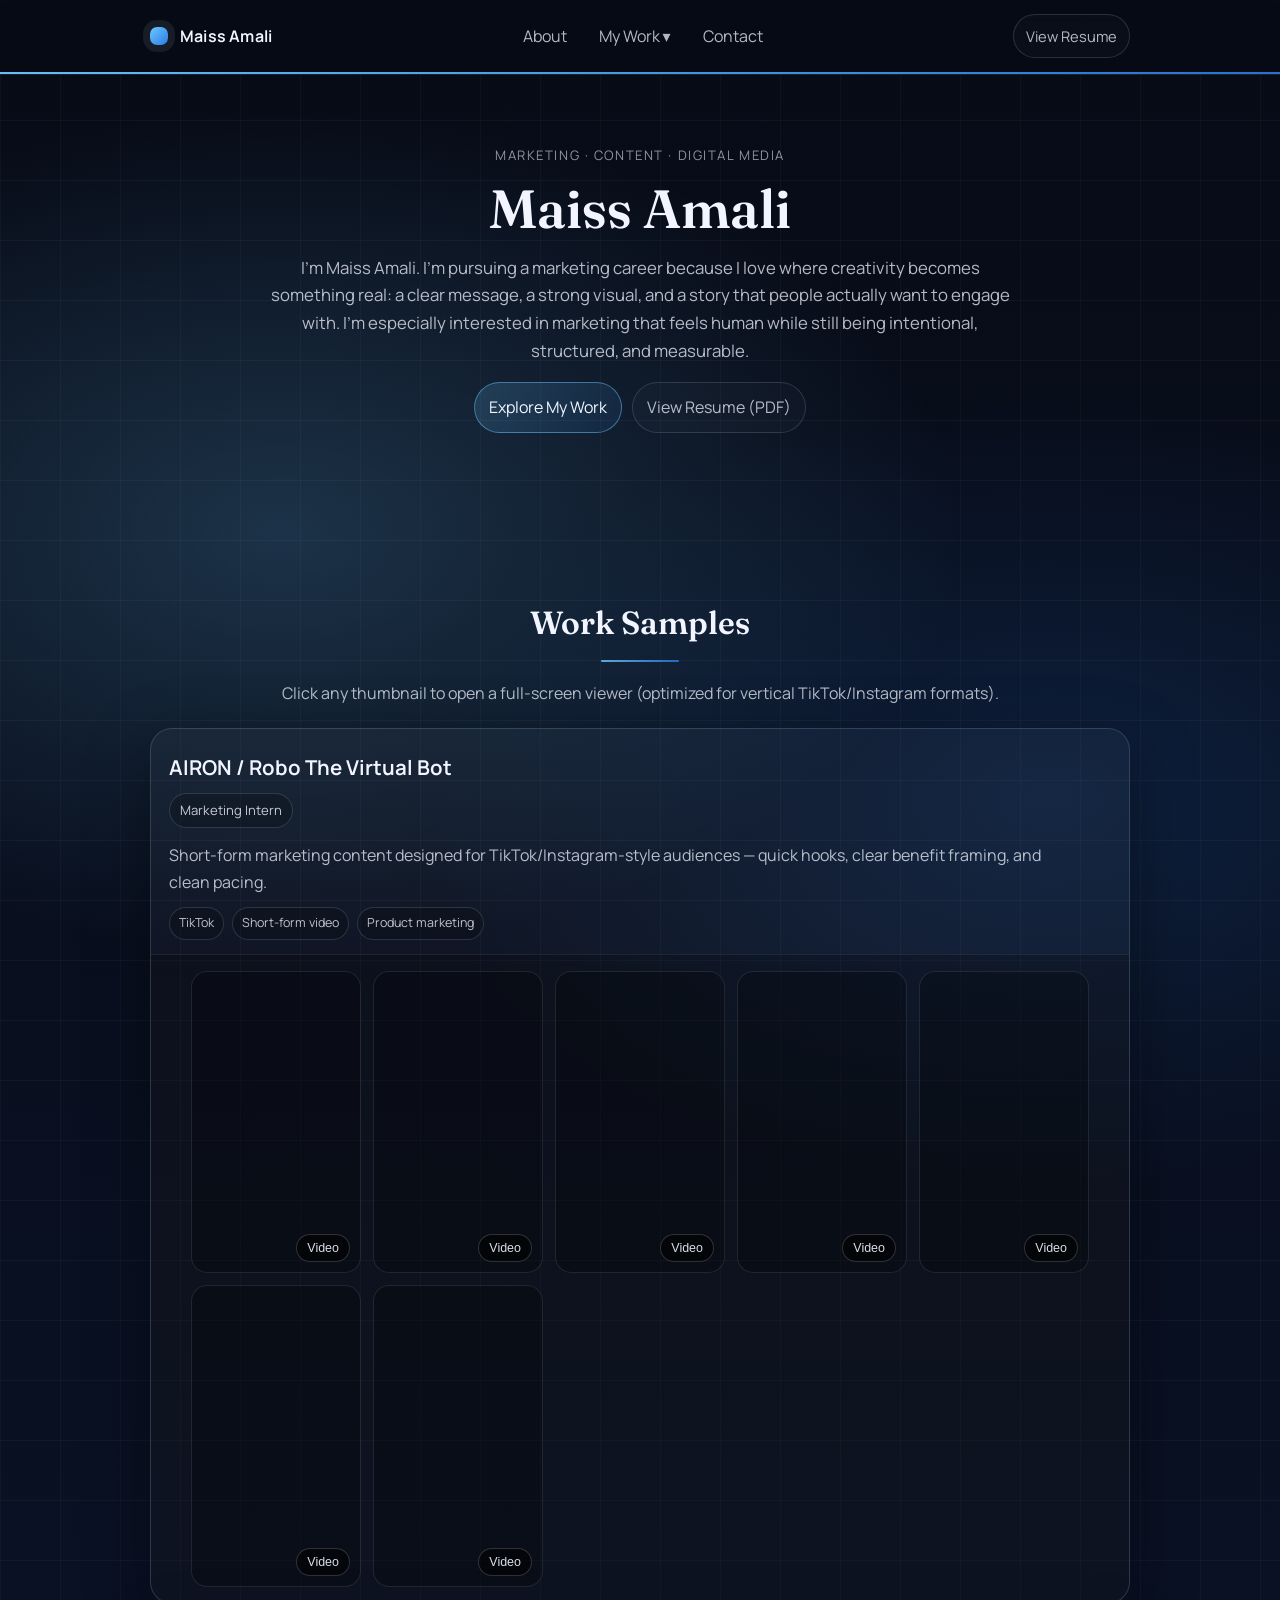
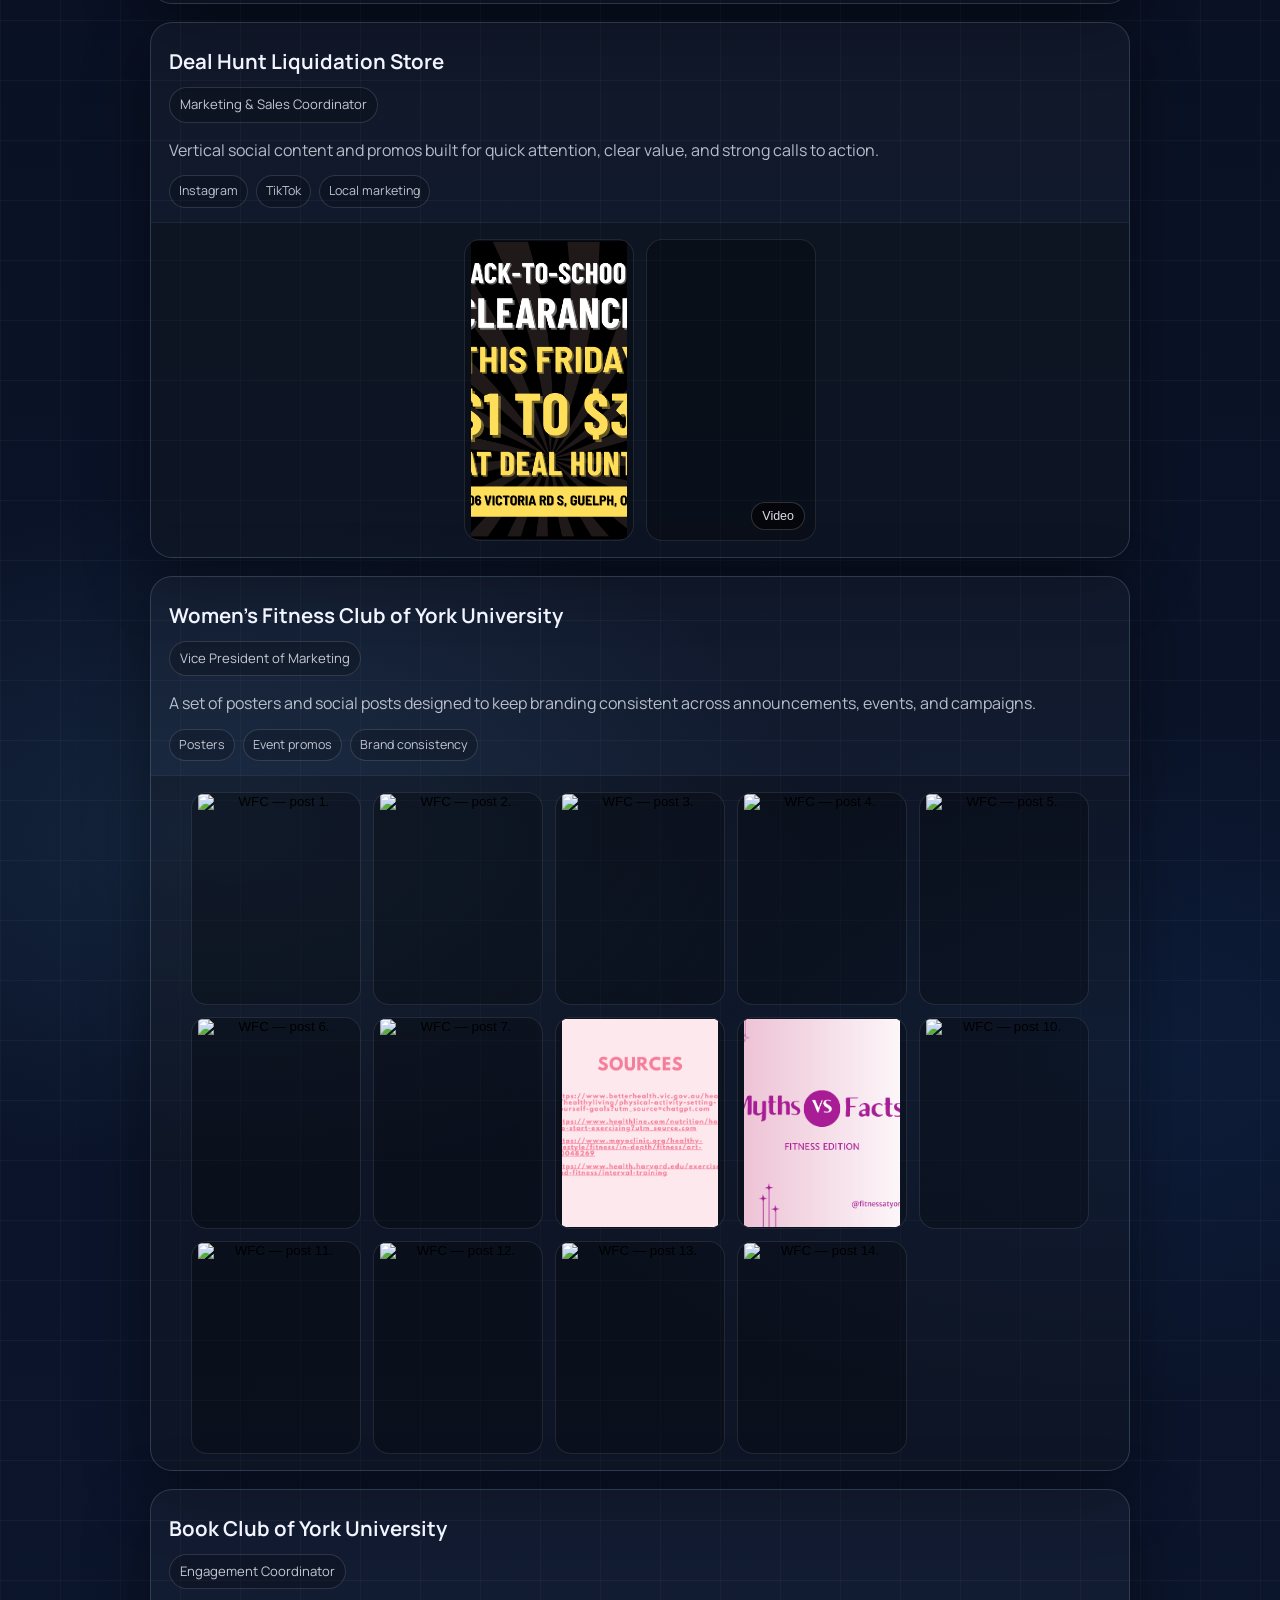
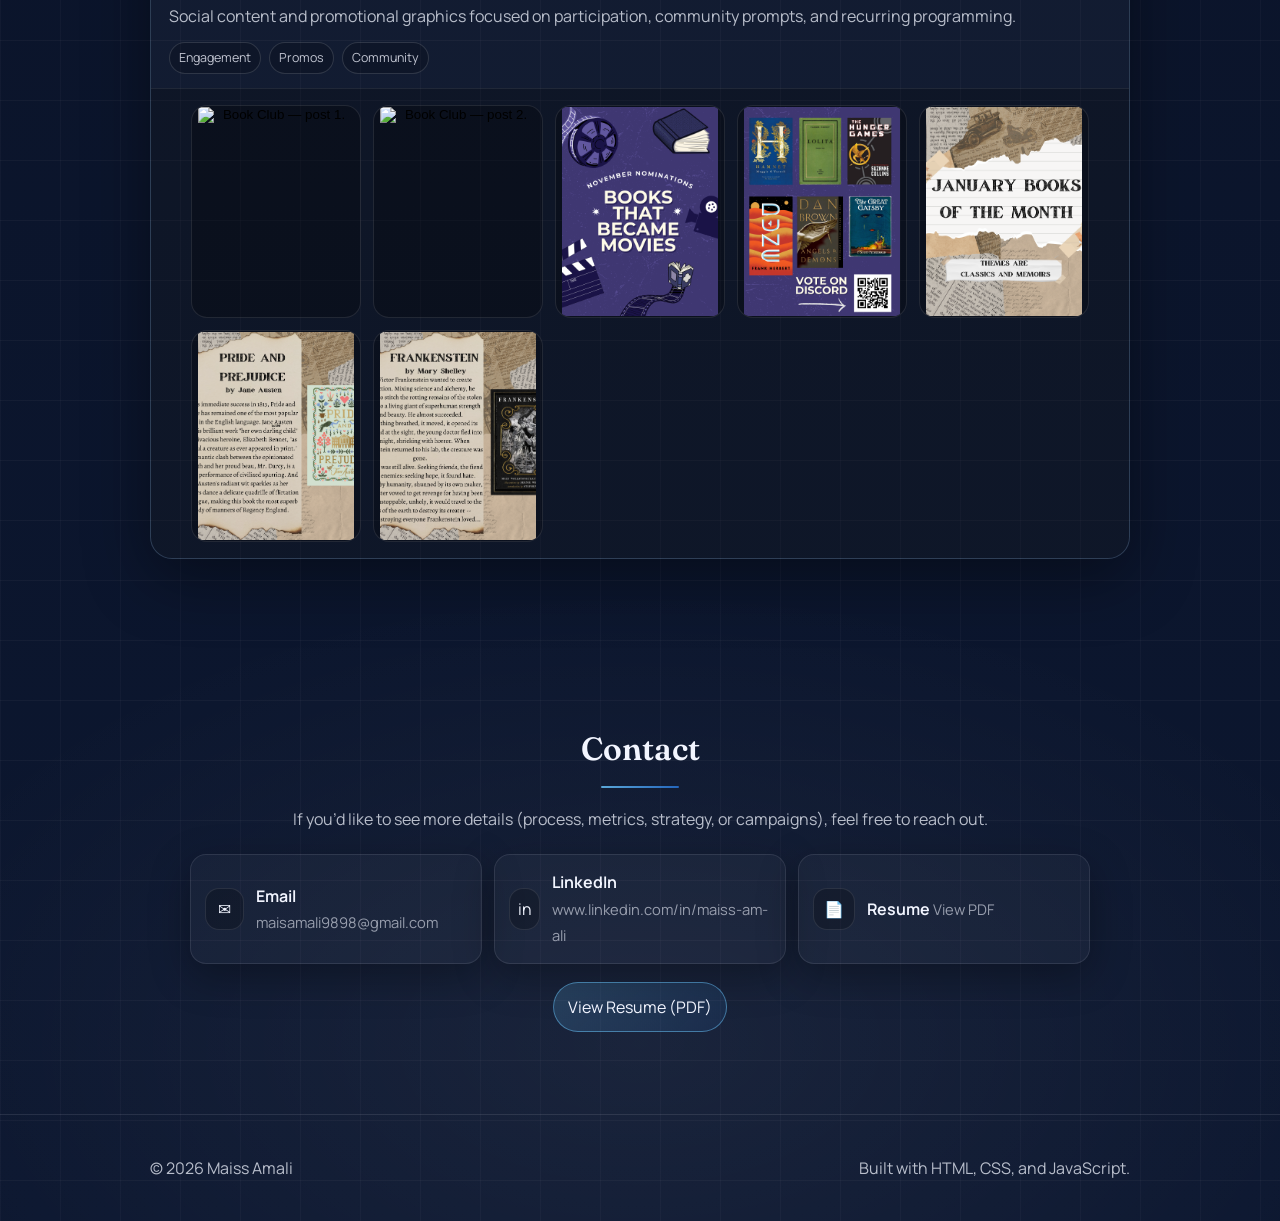
==== commit e33e3e34: "3" ====
--- a/index.html
+++ b/index.html
@@ -8,7 +8,11 @@
 
   <link rel="preconnect" href="https://fonts.googleapis.com">
   <link rel="preconnect" href="https://fonts.gstatic.com" crossorigin>
-  <link href="https://fonts.googleapis.com/css2?family=Fraunces:wght@500;600&family=Manrope:wght@400;500;600;700&display=swap" rel="stylesheet" />
+  <link
+    href="https://fonts.googleapis.com/css2?family=Fraunces:wght@500;600&family=Manrope:wght@400;500;600&display=swap"
+    rel="stylesheet"
+  />
+
   <link rel="stylesheet" href="styles.css" />
 </head>
 
@@ -21,56 +25,107 @@
         <span class="brand-mark" aria-hidden="true"></span>
         <span class="brand-name">Maiss Amali</span>
       </a>
+
       <nav class="nav" aria-label="Primary navigation">
         <a href="#intro">About</a>
-        <a href="#experience">Experience & Work</a>
+
+        <details class="dropdown">
+          <summary class="dropdown-summary" aria-label="Open work menu">My Work ▾</summary>
+          <div class="dropdown-panel" id="workMenu" role="menu" aria-label="Work menu">
+            <!-- Filled by JS -->
+          </div>
+        </details>
+
         <a href="#contact">Contact</a>
       </nav>
-      <a class="btn btn-small btn-ghost" href="assets/Maiss-Amali-Resume.pdf" target="_blank" rel="noreferrer noopener">
+
+      <a class="btn btn-small btn-ghost"
+         href="assets/Maiss-Amali-Resume.pdf"
+         target="_blank"
+         rel="noreferrer noopener">
         View Resume
       </a>
     </div>
   </header>
 
   <main>
+    <!-- INTRO -->
     <section id="intro" class="section intro">
       <div class="container center">
         <p class="kicker">Marketing · Content · Digital Media</p>
         <h1 class="headline">Maiss Amali</h1>
+
         <p class="summary">
-          I’m a marketing professional passionate about turning creativity into measurable results. 
-          Below is a selection of my work organized by my professional experience, showcasing my ability 
-          to build communities, forecast trends, and design engaging digital media.
+          I’m Maiss Amali. I’m pursuing a marketing career because I love where creativity becomes
+          something real: a clear message, a strong visual, and a story that people actually want to engage with.
+          I’m especially interested in marketing that feels human while still being intentional,
+          structured, and measurable.
         </p>
+
+        <div class="intro-actions">
+          <a class="btn btn-primary" href="#work">Explore My Work</a>
+          <a class="btn btn-ghost" href="assets/Maiss-Amali-Resume.pdf" target="_blank" rel="noreferrer noopener">
+            View Resume (PDF)
+          </a>
+        </div>
       </div>
     </section>
 
-    <section id="experience" class="section">
-      <div class="container">
-        <div class="center">
-          <h2 class="section-title">Professional Experience</h2>
-        </div>
-        <div id="workList" class="work-list" aria-label="Marketing experience and samples"></div>
+    <!-- WORK -->
+    <section id="work" class="section">
+      <div class="container center">
+        <h2 class="section-title">Work Samples</h2>
+        <p class="section-subtitle">
+          Click any thumbnail to open a full-screen viewer (optimized for vertical TikTok/Instagram formats).
+        </p>
+
+        <div id="workList" class="work-list" aria-label="Marketing work samples"></div>
       </div>
     </section>
 
+    <!-- CONTACT -->
     <section id="contact" class="section">
       <div class="container center">
         <h2 class="section-title">Contact</h2>
+        <p class="section-subtitle">
+          If you’d like to see more details (process, metrics, strategy, or campaigns), feel free to reach out.
+        </p>
+
         <div class="contact-icons" role="list">
-          <a class="icon-card" role="listitem" href="mailto:maisamali9898@gmail.com">
+          <a class="icon-card" role="listitem" href="mailto:maisamali9898@gmail.com" aria-label="Email Maiss Amali">
             <span class="icon" aria-hidden="true">✉️</span>
             <div class="icon-text">
               <span class="icon-title">Email</span>
               <span class="icon-sub">maisamali9898@gmail.com</span>
             </div>
           </a>
-          <a class="icon-card" role="listitem" href="https://www.linkedin.com/in/maiss-am-ali" target="_blank">
+
+          <a class="icon-card" role="listitem"
+             href="https://www.linkedin.com/in/maiss-am-ali"
+             target="_blank" rel="noreferrer noopener"
+             aria-label="Open LinkedIn in a new tab">
             <span class="icon" aria-hidden="true">in</span>
             <div class="icon-text">
               <span class="icon-title">LinkedIn</span>
-              <span class="icon-sub">linkedin.com/in/maiss-am-ali</span>
+              <span class="icon-sub">www.linkedin.com/in/maiss-am-ali</span>
             </div>
+          </a>
+
+          <a class="icon-card" role="listitem"
+             href="assets/Maiss-Amali-Resume.pdf"
+             target="_blank" rel="noreferrer noopener"
+             aria-label="Open resume PDF">
+            <span class="icon" aria-hidden="true">📄</span>
+            <div class="icon-text">
+              <span class="icon-title">Resume</span>
+              <span class="icon-sub">View PDF</span>
+            </div>
+          </a>
+        </div>
+
+        <div class="resume-row">
+          <a class="btn btn-primary" href="assets/Maiss-Amali-Resume.pdf" target="_blank" rel="noreferrer noopener">
+            View Resume (PDF)
           </a>
         </div>
       </div>
@@ -80,16 +135,22 @@
   <footer class="site-footer">
     <div class="container center footer-inner">
       <p>© <span id="year"></span> Maiss Amali</p>
+      <p class="footer-note">Built with HTML, CSS, and JavaScript.</p>
     </div>
   </footer>
 
+  <!-- Modal Viewer -->
   <div class="modal" id="viewer" aria-hidden="true" role="dialog" aria-label="Media viewer">
     <div class="modal-backdrop" data-close="true"></div>
+
     <div class="modal-panel" role="document">
       <button class="modal-close" type="button" aria-label="Close viewer" data-close="true">✕</button>
+
       <button class="modal-nav left" type="button" aria-label="Previous" id="prevBtn">‹</button>
       <button class="modal-nav right" type="button" aria-label="Next" id="nextBtn">›</button>
+
       <div class="modal-media" id="modalMedia"></div>
+
       <div class="modal-footer">
         <div class="modal-caption" id="modalCaption"></div>
         <div class="modal-counter" id="modalCounter"></div>
@@ -99,4 +160,4 @@
 
   <script src="script.js"></script>
 </body>
-</html>+</html>
--- a/styles.css
+++ b/styles.css
@@ -1,101 +1,436 @@
 :root{
-  --bg0:#070b16; --bg1:#0a1226; --bg2:#0c1730;
-  --text:#f2f5ff; --muted:rgba(242,245,255,.74); --muted2:rgba(242,245,255,.58);
-  --a1:#6cc8ff; --a2:#2a7de6; --border:rgba(242,245,255,.12);
+  --bg0:#070b16;
+  --bg1:#0a1226;
+  --bg2:#0c1730;
+
+  --text:#f2f5ff;
+  --muted:rgba(242,245,255,.74);
+  --muted2:rgba(242,245,255,.58);
+
+  --a1:#6cc8ff;
+  --a2:#2a7de6;
+
+  --border:rgba(242,245,255,.12);
   --serif:"Fraunces", ui-serif, Georgia, serif;
-  --sans:"Manrope", ui-sans-serif, system-ui, -apple-system, sans-serif;
-  --max: 900px; --r-lg: 22px; --r-md: 16px;
+  --sans:"Manrope", ui-sans-serif, system-ui, -apple-system, Segoe UI, Roboto, Arial, sans-serif;
+
+  --max: 980px;
+  --r-lg: 22px;
+  --r-md: 16px;
 }
 
 *{ box-sizing:border-box; }
 html{ scroll-behavior:smooth; }
+
 body{
-  margin:0; font-family: var(--sans); line-height: 1.65; color: var(--text);
-  background: var(--bg0);
+  margin:0;
+  font-family: var(--sans);
+  line-height: 1.65;
+  color: var(--text);
+
+  background:
+    radial-gradient(1100px 680px at 22% 12%, rgba(108,200,255,.20), transparent 62%),
+    radial-gradient(1000px 620px at 82% 18%, rgba(42,125,230,.16), transparent 64%),
+    radial-gradient(900px 520px at 18% 55%, rgba(108,200,255,.10), transparent 66%),
+    radial-gradient(900px 520px at 86% 60%, rgba(42,125,230,.09), transparent 68%),
+    radial-gradient(1200px 700px at 50% 96%, rgba(255,255,255,.06), transparent 66%),
+    linear-gradient(180deg, rgba(255,255,255,.035) 1px, transparent 1px),
+    linear-gradient(90deg, rgba(255,255,255,.028) 1px, transparent 1px),
+    linear-gradient(180deg, var(--bg0), var(--bg1) 42%, var(--bg2));
+  background-size: auto,auto,auto,auto,auto, 60px 60px,60px 60px, auto;
 }
 
 img, video{ max-width:100%; display:block; }
-a{ color:inherit; text-decoration: none; }
+a{ color:inherit; }
+
+.skip-link{
+  position:absolute; left:-999px; top:10px;
+  padding:10px 12px; border-radius: 12px;
+  border: 1px solid var(--border);
+  background: rgba(255,255,255,.05);
+  color: var(--text);
+}
+.skip-link:focus{ left: 12px; z-index: 9999; }
 
 .site-header{
   position: sticky; top: 0; z-index: 50;
-  background: rgba(7,11,22,.85); backdrop-filter: blur(14px);
-  border-bottom: 1px solid var(--border);
-}
+  background: rgba(7,11,22,.70);
+  backdrop-filter: blur(14px);
+  border-bottom: 1px solid rgba(242,245,255,.10);
+}
+.site-header::after{
+  content:""; display:block; height: 2px;
+  background: linear-gradient(90deg, rgba(108,200,255,.95), rgba(42,125,230,.90));
+}
+
 .nav-wrap{
-  width: min(var(--max), calc(100% - 48px)); margin-inline: auto;
-  display:flex; align-items:center; justify-content:space-between; padding: 14px 0;
-}
-.brand{ display:flex; align-items:center; gap: 12px; font-weight: 650; }
-.nav{ display:flex; gap: 16px; font-size: 0.95rem; color: var(--muted); }
-.nav a:hover{ color: var(--text); }
-.btn-ghost{ border: 1px solid var(--border); padding: 8px 14px; border-radius: 999px; }
-
-.section{ padding: 80px 0; }
+  width: min(var(--max), calc(100% - 48px));
+  margin-inline: auto;
+  display:flex; align-items:center; justify-content:space-between;
+  gap: 14px; padding: 14px 0;
+}
+
+.brand{ display:flex; align-items:center; gap: 12px; text-decoration:none; }
+.brand-mark{
+  width: 18px; height: 18px; border-radius: 7px;
+  background: linear-gradient(135deg, var(--a1), var(--a2));
+  box-shadow: 0 0 0 7px rgba(255,255,255,.07);
+}
+.brand-name{ font-weight: 650; letter-spacing:.2px; }
+
+.nav{ display:flex; gap: 10px; flex-wrap: wrap; align-items:center; justify-content:center; }
+.nav a{
+  text-decoration:none; color: var(--muted);
+  padding: 8px 10px; border-radius: 999px;
+  border: 1px solid transparent;
+}
+.nav a:hover{
+  color: var(--text);
+  border-color: rgba(108,200,255,.28);
+  background: rgba(108,200,255,.08);
+}
+
+.dropdown{ position: relative; }
+.dropdown-summary{
+  list-style:none; cursor:pointer; user-select:none;
+  padding: 8px 10px; border-radius: 999px;
+  border: 1px solid transparent; color: var(--muted);
+}
+.dropdown-summary::-webkit-details-marker{ display:none; }
+.dropdown-summary:hover{
+  color: var(--text);
+  border-color: rgba(42,125,230,.30);
+  background: rgba(42,125,230,.08);
+}
+.dropdown-panel{
+  position:absolute; top: calc(100% + 10px); right: 0;
+  min-width: 260px;
+  border-radius: 16px;
+  border: 1px solid rgba(242,245,255,.12);
+  background: rgba(8,12,22,.92);
+  backdrop-filter: blur(14px);
+  box-shadow: 0 18px 55px rgba(0,0,0,.55);
+  padding: 8px;
+  display:flex; flex-direction: column; gap: 4px;
+  z-index: 200;
+}
+.dropdown-panel a{
+  padding: 10px 10px; border-radius: 12px;
+  border: 1px solid transparent; text-decoration:none;
+  color: rgba(242,245,255,.88);
+  display:flex; align-items:center; justify-content:space-between; gap: 10px;
+}
+.dropdown-panel a:hover{
+  border-color: rgba(108,200,255,.28);
+  background: rgba(108,200,255,.10);
+}
+.chip{
+  font-size: .78rem;
+  color: rgba(242,245,255,.70);
+  border: 1px solid rgba(242,245,255,.14);
+  padding: 4px 8px; border-radius: 999px;
+  background: rgba(0,0,0,.18);
+}
+
+.section{ padding: 82px 0; display:flex; justify-content:center; }
 .container{ width: min(var(--max), calc(100% - 48px)); margin-inline:auto; }
 .center{ text-align:center; }
 
-.headline{ font-family: var(--serif); font-size: 3rem; margin-bottom: 16px; }
-.summary{ color: var(--muted); font-size: 1.1rem; max-width: 600px; margin: 0 auto; }
-.section-title{ font-family: var(--serif); font-size: 2rem; margin-bottom: 40px; border-bottom: 2px solid var(--a2); display: inline-block; padding-bottom: 8px; }
-
-/* Resume Style Layout */
-.work-list{ display: flex; flex-direction: column; gap: 60px; }
-.experience-block{
+.intro{ padding-top: 70px; }
+.kicker{
+  margin: 0 0 14px;
+  letter-spacing:.12em; text-transform: uppercase;
+  font-size: .82rem; color: var(--muted2);
+}
+.headline{
+  margin: 0 0 16px;
+  font-family: var(--serif);
+  font-weight: 600;
+  font-size: clamp(2.4rem, 4.2vw, 3.4rem);
+  line-height: 1.05;
+}
+.summary{
+  margin: 0 auto 0;
+  max-width: 74ch;
+  color: var(--muted);
+  font-size: 1.05rem;
+}
+.intro-actions{
+  display:flex; justify-content:center; gap: 10px;
+  flex-wrap: wrap; margin-top: 18px;
+}
+
+.btn{
+  display:inline-flex; align-items:center; justify-content:center;
+  padding: 11px 14px; border-radius: 999px;
+  border: 1px solid var(--border);
+  background: rgba(255,255,255,.04);
+  text-decoration:none;
+}
+.btn:hover{
+  border-color: rgba(108,200,255,.35);
+  background: rgba(108,200,255,.10);
+}
+.btn-primary{
+  border-color: rgba(108,200,255,.48);
+  background: linear-gradient(135deg, rgba(108,200,255,.18), rgba(42,125,230,.10));
+}
+.btn-ghost{
+  border-color: rgba(242,245,255,.14);
   background: rgba(255,255,255,.02);
-  border: 1px solid var(--border);
-  border-radius: var(--r-md);
-  padding: 40px;
-}
-.exp-header{ margin-bottom: 24px; }
-.exp-company{ font-size: 1.8rem; font-family: var(--serif); font-weight: 600; margin: 0 0 4px 0; color: #fff; }
-.exp-role{ font-size: 1.1rem; color: var(--a1); font-weight: 500; margin: 0 0 16px 0; }
-.exp-desc{ color: var(--muted); font-size: 0.95rem; margin: 0; max-width: 800px; }
-
-/* Media Grid inside Experience */
-.media-grid{
+  color: var(--muted);
+}
+.btn-small{ padding: 9px 12px; font-size: .92rem; }
+
+.section-title{
+  margin: 0 0 18px;
+  font-family: var(--serif);
+  font-weight: 600;
+  font-size: 2rem;
+  display: inline-block;
+}
+.section-title::after{
+  content:""; display:block; height: 2px; width: 78px;
+  margin: 10px auto 0;
+  background: linear-gradient(90deg, rgba(108,200,255,.95), rgba(42,125,230,.90));
+  border-radius: 999px; opacity: .85;
+}
+.section-subtitle{
+  margin: 0 auto 22px;
+  max-width: 78ch;
+  color: var(--muted);
+}
+
+/* Work Cards */
+.work-list{ display:grid; gap: 18px; margin-top: 20px; text-align:left; }
+
+.work{
+  border-radius: var(--r-lg);
+  border: 1px solid rgba(242,245,255,.10);
+  background: rgba(255,255,255,.03);
+  box-shadow: 0 18px 65px rgba(0,0,0,.40);
+  overflow: hidden;
+  outline: 1px solid rgba(108,200,255,.08);
+  outline-offset: -1px;
+}
+.work-header{ padding: 22px 18px 14px; }
+.work-title{ margin: 0 0 8px; font-size: 1.28rem; font-weight: 650; }
+.work-tag{
+  margin: 0 0 14px; display:inline-block;
+  font-size: .82rem;
+  color: rgba(242,245,255,.80);
+  border: 1px solid rgba(242,245,255,.14);
+  background: rgba(0,0,0,.20);
+  padding: 6px 10px; border-radius: 999px;
+}
+.work-desc{ margin: 0; color: var(--muted); max-width: 90ch; }
+
+.tags{
+  margin-top: 12px;
+  display:flex; gap: 8px; flex-wrap: wrap;
+}
+.tag{
+  font-size: .78rem;
+  color: rgba(242,245,255,.78);
+  border: 1px solid rgba(242,245,255,.14);
+  background: rgba(0,0,0,.18);
+  padding: 5px 9px; border-radius: 999px;
+}
+
+.media-frame{
+  border-top: 1px solid rgba(242,245,255,.08);
+  padding: 16px;
+  background: rgba(0,0,0,.22);
+}
+
+/* ✅ Centered thumbnail grid */
+.grid{
+  width: 100%;
   display: grid;
-  grid-template-columns: repeat(auto-fill, minmax(180px, 1fr));
-  gap: 16px;
-  margin-top: 32px;
-}
+  gap: 12px;
+  justify-content: center;
+  grid-template-columns: repeat(auto-fit, minmax(140px, 170px));
+}
+
 .tile{
-  aspect-ratio: 9/16;
-  border-radius: 12px;
-  border: 1px solid var(--border);
-  background: rgba(0,0,0,.3);
-  overflow: hidden;
+  border-radius: 16px;
+  border: 1px solid rgba(242,245,255,.10);
+  background: rgba(0,0,0,.24);
+  overflow:hidden;
   cursor: pointer;
   position: relative;
-  padding: 0;
-}
-.tile.square { aspect-ratio: 1/1; }
-.tile img, .tile video{ width:100%; height:100%; object-fit: cover; }
+
+  aspect-ratio: var(--tile-ratio, 9/16);
+  width: 100%;
+  max-width: 170px;
+  justify-self: center;
+}
+.tile img, .tile video{
+  width:100%;
+  height:100%;
+  object-fit: cover;
+}
 .play-badge{
-  position:absolute; bottom: 8px; right: 8px;
-  padding: 4px 8px; border-radius: 999px;
-  background: rgba(0,0,0,.7); border: 1px solid rgba(255,255,255,.2);
-  color: #fff; font-size: 0.75rem;
-}
-
-/* Modal */
-.modal{ position: fixed; inset: 0; display: none; z-index: 999; }
+  position:absolute; inset:auto 10px 10px auto;
+  padding: 6px 10px;
+  border-radius: 999px;
+  border: 1px solid rgba(242,245,255,.18);
+  background: rgba(0,0,0,.55);
+  color: rgba(242,245,255,.9);
+  font-size: .78rem;
+}
+
+/* Modal viewer */
+.modal{
+  position: fixed;
+  inset: 0;
+  display: none;
+  z-index: 999;
+}
 .modal[aria-hidden="false"]{ display:block; }
-.modal-backdrop{ position:absolute; inset:0; background: rgba(0,0,0,.85); backdrop-filter: blur(4px); }
+
+.modal-backdrop{
+  position:absolute; inset:0;
+  background: rgba(0,0,0,.70);
+  backdrop-filter: blur(6px);
+}
+
 .modal-panel{
-  position: relative; width: min(800px, calc(100% - 32px)); height: min(85vh, 800px);
-  margin: 5vh auto; border-radius: 16px; background: #0a1226;
-  border: 1px solid var(--border); overflow: hidden;
-}
-.modal-close{ position:absolute; top: 12px; right: 12px; z-index: 10; background: transparent; border: none; color: #fff; font-size: 24px; cursor: pointer; }
-.modal-nav{ position:absolute; top: 50%; transform: translateY(-50%); z-index: 10; background: rgba(0,0,0,0.5); border: 1px solid var(--border); color: #fff; border-radius: 50%; width: 40px; height: 40px; cursor: pointer; font-size: 20px; }
+  position: relative;
+  width: min(980px, calc(100% - 28px));
+  height: min(88vh, 860px);
+  margin: 6vh auto 0;
+  border-radius: 22px;
+  border: 1px solid rgba(242,245,255,.14);
+  background: rgba(8,12,22,.92);
+  box-shadow: 0 28px 90px rgba(0,0,0,.65);
+  overflow: hidden;
+}
+
+.modal-close{
+  position:absolute; top: 12px; right: 12px;
+  width: 44px; height: 44px;
+  border-radius: 999px;
+  border: 1px solid rgba(242,245,255,.14);
+  background: rgba(255,255,255,.05);
+  color: var(--text);
+  cursor:pointer;
+  z-index: 6;
+}
+
+/* ✅ Stronger media layout so nothing gets cut */
+.modal-media{
+  position:absolute;
+  inset: 56px 18px 64px 18px;
+  display:grid;
+  place-items:center;
+}
+
+/* Phone/post frame — controls the aspect ratio cleanly */
+.modal-media .frame{
+  height: 100%;
+  max-height: 100%;
+  aspect-ratio: 9 / 16;
+  width: auto;
+  max-width: min(520px, 92vw);
+  border-radius: 18px;
+  overflow: hidden;
+  background: rgba(0,0,0,.28);
+  border: 1px solid rgba(242,245,255,.12);
+  display: grid;
+  place-items: center;
+}
+
+/* ✅ Contain = no cropping */
+.modal-media img,
+.modal-media video{
+  width: 100%;
+  height: 100%;
+  object-fit: contain;
+  background: rgba(0,0,0,.18);
+}
+
+/* Big obvious arrows */
+.modal-nav{
+  position:absolute;
+  top: 50%;
+  transform: translateY(-50%);
+  width: 54px; height: 54px;
+  border-radius: 999px;
+  border: 1px solid rgba(242,245,255,.18);
+  background: rgba(0,0,0,.45);
+  color: rgba(242,245,255,.95);
+  cursor:pointer;
+  font-size: 30px;
+  line-height: 1;
+  display:grid;
+  place-items:center;
+  z-index: 6;
+}
 .modal-nav.left{ left: 12px; }
 .modal-nav.right{ right: 12px; }
-.modal-media{ position:absolute; inset: 40px 10px 60px 10px; display:flex; align-items:center; justify-content:center; }
-.modal-media video, .modal-media img{ max-width: 100%; max-height: 100%; object-fit: contain; border-radius: 8px; }
-.modal-footer{ position:absolute; bottom: 0; width: 100%; padding: 16px; background: rgba(0,0,0,0.8); display:flex; justify-content:space-between; }
-.modal-caption{ color: #fff; font-size: 0.9rem; }
-.modal-counter{ color: var(--muted); font-size: 0.8rem; }
-
-.contact-icons{ display: flex; justify-content: center; gap: 24px; margin-top: 24px; }
-.icon-card{ display: flex; align-items: center; gap: 12px; border: 1px solid var(--border); padding: 12px 24px; border-radius: 12px; }+
+.modal-footer{
+  position:absolute;
+  left: 0; right: 0; bottom: 0;
+  padding: 12px 16px;
+  border-top: 1px solid rgba(242,245,255,.10);
+  background: rgba(8,12,22,.70);
+  display:flex;
+  justify-content:space-between;
+  gap: 12px;
+  align-items:center;
+}
+.modal-caption{
+  color: rgba(242,245,255,.80);
+  font-size: .95rem;
+}
+.modal-counter{
+  font-size: .82rem;
+  color: rgba(242,245,255,.68);
+  border: 1px solid rgba(242,245,255,.14);
+  background: rgba(0,0,0,.18);
+  padding: 5px 9px;
+  border-radius: 999px;
+}
+
+/* Contact + footer */
+.contact-icons{
+  display:grid;
+  grid-template-columns: repeat(3, 1fr);
+  gap: 12px;
+  margin: 18px auto 18px;
+  max-width: 900px;
+  text-align:left;
+}
+.icon-card{
+  display:flex; gap: 12px; align-items:center;
+  padding: 14px 14px;
+  border-radius: var(--r-md);
+  border: 1px solid rgba(242,245,255,.10);
+  background: rgba(255,255,255,.03);
+  text-decoration:none;
+  box-shadow: 0 12px 40px rgba(0,0,0,.30);
+}
+.icon{ width: 42px; height: 42px; border-radius: 14px; display:grid; place-items:center; background: rgba(0,0,0,.22); border: 1px solid rgba(242,245,255,.10); }
+.icon-title{ font-weight: 650; }
+.icon-sub{ color: var(--muted2); font-size: .92rem; }
+.resume-row{ display:flex; justify-content:center; margin-top: 18px; }
+
+.site-footer{
+  border-top: 1px solid rgba(242,245,255,.10);
+  padding: 24px 0;
+  color: var(--muted);
+}
+.footer-inner{
+  display:flex; justify-content:space-between;
+  gap: 12px; flex-wrap: wrap; align-items:center;
+}
+
+@media (max-width: 980px){
+  .nav-wrap{ flex-direction: column; }
+  .dropdown-panel{ right:auto; left:0; }
+}
+@media (max-width: 640px){
+  .contact-icons{ grid-template-columns: 1fr; }
+}
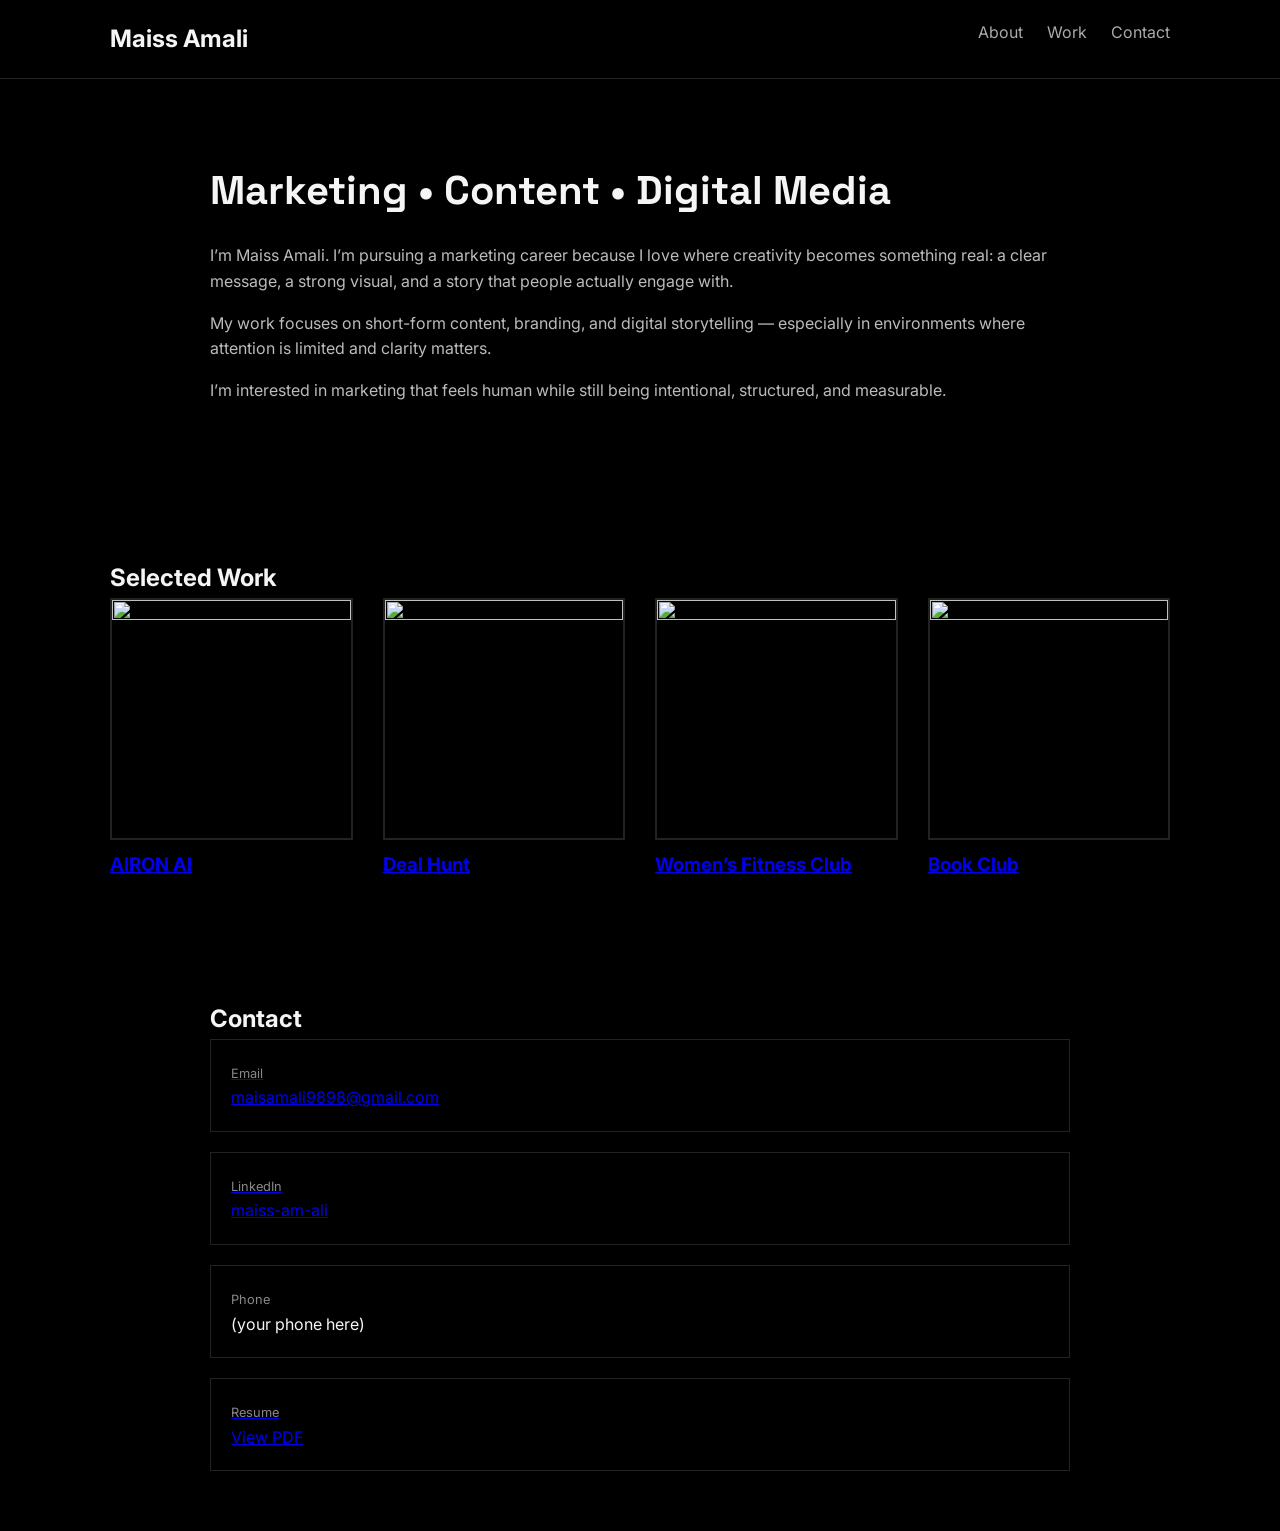
==== commit 1cd12f81: "5" ====
--- a/index.html
+++ b/index.html
@@ -1,163 +1,107 @@
-<!doctype html>
+<!DOCTYPE html>
 <html lang="en">
 <head>
-  <meta charset="utf-8" />
-  <meta name="viewport" content="width=device-width, initial-scale=1" />
+  <meta charset="UTF-8">
   <title>Maiss Amali — Marketing Portfolio</title>
-  <meta name="description" content="Maiss Amali — Marketing portfolio. Selected work across organizations and internships." />
+  <link rel="stylesheet" href="styles.css">
 
-  <link rel="preconnect" href="https://fonts.googleapis.com">
-  <link rel="preconnect" href="https://fonts.gstatic.com" crossorigin>
-  <link
-    href="https://fonts.googleapis.com/css2?family=Fraunces:wght@500;600&family=Manrope:wght@400;500;600&display=swap"
-    rel="stylesheet"
-  />
-
-  <link rel="stylesheet" href="styles.css" />
+  <!-- Fonts -->
+  <link href="https://fonts.googleapis.com/css2?family=Inter:wght@300;400;500&family=Space+Grotesk:wght@500;600&display=swap" rel="stylesheet">
 </head>
 
 <body>
-  <a class="skip-link" href="#intro">Skip to content</a>
 
-  <header class="site-header">
-    <div class="nav-wrap">
-      <a class="brand" href="#intro" aria-label="Go to introduction">
-        <span class="brand-mark" aria-hidden="true"></span>
-        <span class="brand-name">Maiss Amali</span>
-      </a>
-
-      <nav class="nav" aria-label="Primary navigation">
-        <a href="#intro">About</a>
-
-        <details class="dropdown">
-          <summary class="dropdown-summary" aria-label="Open work menu">My Work ▾</summary>
-          <div class="dropdown-panel" id="workMenu" role="menu" aria-label="Work menu">
-            <!-- Filled by JS -->
-          </div>
-        </details>
-
-        <a href="#contact">Contact</a>
-      </nav>
-
-      <a class="btn btn-small btn-ghost"
-         href="assets/Maiss-Amali-Resume.pdf"
-         target="_blank"
-         rel="noreferrer noopener">
-        View Resume
-      </a>
-    </div>
-  </header>
-
-  <main>
-    <!-- INTRO -->
-    <section id="intro" class="section intro">
-      <div class="container center">
-        <p class="kicker">Marketing · Content · Digital Media</p>
-        <h1 class="headline">Maiss Amali</h1>
-
-        <p class="summary">
-          I’m Maiss Amali. I’m pursuing a marketing career because I love where creativity becomes
-          something real: a clear message, a strong visual, and a story that people actually want to engage with.
-          I’m especially interested in marketing that feels human while still being intentional,
-          structured, and measurable.
-        </p>
-
-        <div class="intro-actions">
-          <a class="btn btn-primary" href="#work">Explore My Work</a>
-          <a class="btn btn-ghost" href="assets/Maiss-Amali-Resume.pdf" target="_blank" rel="noreferrer noopener">
-            View Resume (PDF)
-          </a>
-        </div>
-      </div>
-    </section>
-
-    <!-- WORK -->
-    <section id="work" class="section">
-      <div class="container center">
-        <h2 class="section-title">Work Samples</h2>
-        <p class="section-subtitle">
-          Click any thumbnail to open a full-screen viewer (optimized for vertical TikTok/Instagram formats).
-        </p>
-
-        <div id="workList" class="work-list" aria-label="Marketing work samples"></div>
-      </div>
-    </section>
-
-    <!-- CONTACT -->
-    <section id="contact" class="section">
-      <div class="container center">
-        <h2 class="section-title">Contact</h2>
-        <p class="section-subtitle">
-          If you’d like to see more details (process, metrics, strategy, or campaigns), feel free to reach out.
-        </p>
-
-        <div class="contact-icons" role="list">
-          <a class="icon-card" role="listitem" href="mailto:maisamali9898@gmail.com" aria-label="Email Maiss Amali">
-            <span class="icon" aria-hidden="true">✉️</span>
-            <div class="icon-text">
-              <span class="icon-title">Email</span>
-              <span class="icon-sub">maisamali9898@gmail.com</span>
-            </div>
-          </a>
-
-          <a class="icon-card" role="listitem"
-             href="https://www.linkedin.com/in/maiss-am-ali"
-             target="_blank" rel="noreferrer noopener"
-             aria-label="Open LinkedIn in a new tab">
-            <span class="icon" aria-hidden="true">in</span>
-            <div class="icon-text">
-              <span class="icon-title">LinkedIn</span>
-              <span class="icon-sub">www.linkedin.com/in/maiss-am-ali</span>
-            </div>
-          </a>
-
-          <a class="icon-card" role="listitem"
-             href="assets/Maiss-Amali-Resume.pdf"
-             target="_blank" rel="noreferrer noopener"
-             aria-label="Open resume PDF">
-            <span class="icon" aria-hidden="true">📄</span>
-            <div class="icon-text">
-              <span class="icon-title">Resume</span>
-              <span class="icon-sub">View PDF</span>
-            </div>
-          </a>
-        </div>
-
-        <div class="resume-row">
-          <a class="btn btn-primary" href="assets/Maiss-Amali-Resume.pdf" target="_blank" rel="noreferrer noopener">
-            View Resume (PDF)
-          </a>
-        </div>
-      </div>
-    </section>
-  </main>
-
-  <footer class="site-footer">
-    <div class="container center footer-inner">
-      <p>© <span id="year"></span> Maiss Amali</p>
-      <p class="footer-note">Built with HTML, CSS, and JavaScript.</p>
-    </div>
-  </footer>
-
-  <!-- Modal Viewer -->
-  <div class="modal" id="viewer" aria-hidden="true" role="dialog" aria-label="Media viewer">
-    <div class="modal-backdrop" data-close="true"></div>
-
-    <div class="modal-panel" role="document">
-      <button class="modal-close" type="button" aria-label="Close viewer" data-close="true">✕</button>
-
-      <button class="modal-nav left" type="button" aria-label="Previous" id="prevBtn">‹</button>
-      <button class="modal-nav right" type="button" aria-label="Next" id="nextBtn">›</button>
-
-      <div class="modal-media" id="modalMedia"></div>
-
-      <div class="modal-footer">
-        <div class="modal-caption" id="modalCaption"></div>
-        <div class="modal-counter" id="modalCounter"></div>
-      </div>
+<!-- NAV -->
+<header class="nav">
+  <div class="nav-inner">
+    <h2 class="logo">Maiss Amali</h2>
+    <div class="nav-links">
+      <a href="#about">About</a>
+      <a href="#work">Work</a>
+      <a href="#contact">Contact</a>
     </div>
   </div>
+</header>
 
-  <script src="script.js"></script>
+<!-- INTRO -->
+<section id="about" class="intro">
+  <div class="intro-content">
+    <h1>Marketing • Content • Digital Media</h1>
+
+    <p>
+      I’m Maiss Amali. I’m pursuing a marketing career because I love where creativity becomes
+      something real: a clear message, a strong visual, and a story that people actually engage with.
+    </p>
+
+    <p>
+      My work focuses on short-form content, branding, and digital storytelling — especially in
+      environments where attention is limited and clarity matters.
+    </p>
+
+    <p>
+      I’m interested in marketing that feels human while still being intentional, structured,
+      and measurable.
+    </p>
+  </div>
+</section>
+
+<!-- WORK GRID -->
+<section id="work" class="work">
+  <h2>Selected Work</h2>
+
+  <div class="grid">
+
+    <a href="projects/airon.html" class="card">
+      <img src="assets/airon-logo.png">
+      <h3>AIRON AI</h3>
+    </a>
+
+    <a href="projects/dealhunt.html" class="card">
+      <img src="assets/dealhunt-logo.png">
+      <h3>Deal Hunt</h3>
+    </a>
+
+    <a href="projects/wfc.html" class="card">
+      <img src="assets/wfc-logo.png">
+      <h3>Women’s Fitness Club</h3>
+    </a>
+
+    <a href="projects/bookclub.html" class="card">
+      <img src="assets/bookclub-logo.png">
+      <h3>Book Club</h3>
+    </a>
+
+  </div>
+</section>
+
+<!-- CONTACT -->
+<section id="contact" class="contact">
+  <h2>Contact</h2>
+
+  <div class="contact-grid">
+
+    <a href="mailto:maisamali9898@gmail.com" class="contact-card">
+      <span>Email</span>
+      <p>maisamali9898@gmail.com</p>
+    </a>
+
+    <a href="https://www.linkedin.com/in/maiss-am-ali" target="_blank" class="contact-card">
+      <span>LinkedIn</span>
+      <p>maiss-am-ali</p>
+    </a>
+
+    <div class="contact-card">
+      <span>Phone</span>
+      <p>(your phone here)</p>
+    </div>
+
+    <a href="assets/Maiss-Amali-Resume.pdf" target="_blank" class="contact-card">
+      <span>Resume</span>
+      <p>View PDF</p>
+    </a>
+
+  </div>
+</section>
+
 </body>
-</html>
+</html>
--- a/styles.css
+++ b/styles.css
@@ -1,436 +1,107 @@
-:root{
-  --bg0:#070b16;
-  --bg1:#0a1226;
-  --bg2:#0c1730;
-
-  --text:#f2f5ff;
-  --muted:rgba(242,245,255,.74);
-  --muted2:rgba(242,245,255,.58);
-
-  --a1:#6cc8ff;
-  --a2:#2a7de6;
-
-  --border:rgba(242,245,255,.12);
-  --serif:"Fraunces", ui-serif, Georgia, serif;
-  --sans:"Manrope", ui-sans-serif, system-ui, -apple-system, Segoe UI, Roboto, Arial, sans-serif;
-
-  --max: 980px;
-  --r-lg: 22px;
-  --r-md: 16px;
+* {
+  margin: 0;
+  padding: 0;
+  box-sizing: border-box;
 }
 
-*{ box-sizing:border-box; }
-html{ scroll-behavior:smooth; }
-
-body{
-  margin:0;
-  font-family: var(--sans);
-  line-height: 1.65;
-  color: var(--text);
-
-  background:
-    radial-gradient(1100px 680px at 22% 12%, rgba(108,200,255,.20), transparent 62%),
-    radial-gradient(1000px 620px at 82% 18%, rgba(42,125,230,.16), transparent 64%),
-    radial-gradient(900px 520px at 18% 55%, rgba(108,200,255,.10), transparent 66%),
-    radial-gradient(900px 520px at 86% 60%, rgba(42,125,230,.09), transparent 68%),
-    radial-gradient(1200px 700px at 50% 96%, rgba(255,255,255,.06), transparent 66%),
-    linear-gradient(180deg, rgba(255,255,255,.035) 1px, transparent 1px),
-    linear-gradient(90deg, rgba(255,255,255,.028) 1px, transparent 1px),
-    linear-gradient(180deg, var(--bg0), var(--bg1) 42%, var(--bg2));
-  background-size: auto,auto,auto,auto,auto, 60px 60px,60px 60px, auto;
+body {
+  background: #000;
+  color: #f5f5f5;
+  font-family: 'Inter', sans-serif;
+  line-height: 1.6;
 }
 
-img, video{ max-width:100%; display:block; }
-a{ color:inherit; }
-
-.skip-link{
-  position:absolute; left:-999px; top:10px;
-  padding:10px 12px; border-radius: 12px;
-  border: 1px solid var(--border);
-  background: rgba(255,255,255,.05);
-  color: var(--text);
-}
-.skip-link:focus{ left: 12px; z-index: 9999; }
-
-.site-header{
-  position: sticky; top: 0; z-index: 50;
-  background: rgba(7,11,22,.70);
-  backdrop-filter: blur(14px);
-  border-bottom: 1px solid rgba(242,245,255,.10);
-}
-.site-header::after{
-  content:""; display:block; height: 2px;
-  background: linear-gradient(90deg, rgba(108,200,255,.95), rgba(42,125,230,.90));
+/* NAV */
+.nav {
+  position: sticky;
+  top: 0;
+  background: #000;
+  border-bottom: 1px solid #222;
 }
 
-.nav-wrap{
-  width: min(var(--max), calc(100% - 48px));
-  margin-inline: auto;
-  display:flex; align-items:center; justify-content:space-between;
-  gap: 14px; padding: 14px 0;
+.nav-inner {
+  max-width: 1100px;
+  margin: auto;
+  display: flex;
+  justify-content: space-between;
+  padding: 20px;
 }
 
-.brand{ display:flex; align-items:center; gap: 12px; text-decoration:none; }
-.brand-mark{
-  width: 18px; height: 18px; border-radius: 7px;
-  background: linear-gradient(135deg, var(--a1), var(--a2));
-  box-shadow: 0 0 0 7px rgba(255,255,255,.07);
-}
-.brand-name{ font-weight: 650; letter-spacing:.2px; }
-
-.nav{ display:flex; gap: 10px; flex-wrap: wrap; align-items:center; justify-content:center; }
-.nav a{
-  text-decoration:none; color: var(--muted);
-  padding: 8px 10px; border-radius: 999px;
-  border: 1px solid transparent;
-}
-.nav a:hover{
-  color: var(--text);
-  border-color: rgba(108,200,255,.28);
-  background: rgba(108,200,255,.08);
+.nav a {
+  color: #aaa;
+  margin-left: 20px;
+  text-decoration: none;
 }
 
-.dropdown{ position: relative; }
-.dropdown-summary{
-  list-style:none; cursor:pointer; user-select:none;
-  padding: 8px 10px; border-radius: 999px;
-  border: 1px solid transparent; color: var(--muted);
-}
-.dropdown-summary::-webkit-details-marker{ display:none; }
-.dropdown-summary:hover{
-  color: var(--text);
-  border-color: rgba(42,125,230,.30);
-  background: rgba(42,125,230,.08);
-}
-.dropdown-panel{
-  position:absolute; top: calc(100% + 10px); right: 0;
-  min-width: 260px;
-  border-radius: 16px;
-  border: 1px solid rgba(242,245,255,.12);
-  background: rgba(8,12,22,.92);
-  backdrop-filter: blur(14px);
-  box-shadow: 0 18px 55px rgba(0,0,0,.55);
-  padding: 8px;
-  display:flex; flex-direction: column; gap: 4px;
-  z-index: 200;
-}
-.dropdown-panel a{
-  padding: 10px 10px; border-radius: 12px;
-  border: 1px solid transparent; text-decoration:none;
-  color: rgba(242,245,255,.88);
-  display:flex; align-items:center; justify-content:space-between; gap: 10px;
-}
-.dropdown-panel a:hover{
-  border-color: rgba(108,200,255,.28);
-  background: rgba(108,200,255,.10);
-}
-.chip{
-  font-size: .78rem;
-  color: rgba(242,245,255,.70);
-  border: 1px solid rgba(242,245,255,.14);
-  padding: 4px 8px; border-radius: 999px;
-  background: rgba(0,0,0,.18);
+.nav a:hover {
+  color: white;
 }
 
-.section{ padding: 82px 0; display:flex; justify-content:center; }
-.container{ width: min(var(--max), calc(100% - 48px)); margin-inline:auto; }
-.center{ text-align:center; }
-
-.intro{ padding-top: 70px; }
-.kicker{
-  margin: 0 0 14px;
-  letter-spacing:.12em; text-transform: uppercase;
-  font-size: .82rem; color: var(--muted2);
-}
-.headline{
-  margin: 0 0 16px;
-  font-family: var(--serif);
-  font-weight: 600;
-  font-size: clamp(2.4rem, 4.2vw, 3.4rem);
-  line-height: 1.05;
-}
-.summary{
-  margin: 0 auto 0;
-  max-width: 74ch;
-  color: var(--muted);
-  font-size: 1.05rem;
-}
-.intro-actions{
-  display:flex; justify-content:center; gap: 10px;
-  flex-wrap: wrap; margin-top: 18px;
+/* INTRO */
+.intro {
+  max-width: 900px;
+  margin: auto;
+  padding: 80px 20px;
 }
 
-.btn{
-  display:inline-flex; align-items:center; justify-content:center;
-  padding: 11px 14px; border-radius: 999px;
-  border: 1px solid var(--border);
-  background: rgba(255,255,255,.04);
-  text-decoration:none;
-}
-.btn:hover{
-  border-color: rgba(108,200,255,.35);
-  background: rgba(108,200,255,.10);
-}
-.btn-primary{
-  border-color: rgba(108,200,255,.48);
-  background: linear-gradient(135deg, rgba(108,200,255,.18), rgba(42,125,230,.10));
-}
-.btn-ghost{
-  border-color: rgba(242,245,255,.14);
-  background: rgba(255,255,255,.02);
-  color: var(--muted);
-}
-.btn-small{ padding: 9px 12px; font-size: .92rem; }
-
-.section-title{
-  margin: 0 0 18px;
-  font-family: var(--serif);
-  font-weight: 600;
-  font-size: 2rem;
-  display: inline-block;
-}
-.section-title::after{
-  content:""; display:block; height: 2px; width: 78px;
-  margin: 10px auto 0;
-  background: linear-gradient(90deg, rgba(108,200,255,.95), rgba(42,125,230,.90));
-  border-radius: 999px; opacity: .85;
-}
-.section-subtitle{
-  margin: 0 auto 22px;
-  max-width: 78ch;
-  color: var(--muted);
+.intro h1 {
+  font-family: 'Space Grotesk';
+  font-size: 2.5rem;
+  margin-bottom: 20px;
 }
 
-/* Work Cards */
-.work-list{ display:grid; gap: 18px; margin-top: 20px; text-align:left; }
-
-.work{
-  border-radius: var(--r-lg);
-  border: 1px solid rgba(242,245,255,.10);
-  background: rgba(255,255,255,.03);
-  box-shadow: 0 18px 65px rgba(0,0,0,.40);
-  overflow: hidden;
-  outline: 1px solid rgba(108,200,255,.08);
-  outline-offset: -1px;
-}
-.work-header{ padding: 22px 18px 14px; }
-.work-title{ margin: 0 0 8px; font-size: 1.28rem; font-weight: 650; }
-.work-tag{
-  margin: 0 0 14px; display:inline-block;
-  font-size: .82rem;
-  color: rgba(242,245,255,.80);
-  border: 1px solid rgba(242,245,255,.14);
-  background: rgba(0,0,0,.20);
-  padding: 6px 10px; border-radius: 999px;
-}
-.work-desc{ margin: 0; color: var(--muted); max-width: 90ch; }
-
-.tags{
-  margin-top: 12px;
-  display:flex; gap: 8px; flex-wrap: wrap;
-}
-.tag{
-  font-size: .78rem;
-  color: rgba(242,245,255,.78);
-  border: 1px solid rgba(242,245,255,.14);
-  background: rgba(0,0,0,.18);
-  padding: 5px 9px; border-radius: 999px;
+.intro p {
+  color: #bbb;
+  margin-bottom: 16px;
 }
 
-.media-frame{
-  border-top: 1px solid rgba(242,245,255,.08);
-  padding: 16px;
-  background: rgba(0,0,0,.22);
+/* WORK */
+.work {
+  max-width: 1100px;
+  margin: auto;
+  padding: 60px 20px;
 }
 
-/* ✅ Centered thumbnail grid */
-.grid{
-  width: 100%;
+.grid {
   display: grid;
-  gap: 12px;
-  justify-content: center;
-  grid-template-columns: repeat(auto-fit, minmax(140px, 170px));
+  grid-template-columns: repeat(auto-fit, minmax(220px, 1fr));
+  gap: 30px;
 }
 
-.tile{
-  border-radius: 16px;
-  border: 1px solid rgba(242,245,255,.10);
-  background: rgba(0,0,0,.24);
-  overflow:hidden;
-  cursor: pointer;
-  position: relative;
-
-  aspect-ratio: var(--tile-ratio, 9/16);
+.card img {
   width: 100%;
-  max-width: 170px;
-  justify-self: center;
-}
-.tile img, .tile video{
-  width:100%;
-  height:100%;
-  object-fit: cover;
-}
-.play-badge{
-  position:absolute; inset:auto 10px 10px auto;
-  padding: 6px 10px;
-  border-radius: 999px;
-  border: 1px solid rgba(242,245,255,.18);
-  background: rgba(0,0,0,.55);
-  color: rgba(242,245,255,.9);
-  font-size: .78rem;
+  aspect-ratio: 1;
+  object-fit: contain;
+  border: 2px solid #222;
+  transition: 0.3s;
 }
 
-/* Modal viewer */
-.modal{
-  position: fixed;
-  inset: 0;
-  display: none;
-  z-index: 999;
-}
-.modal[aria-hidden="false"]{ display:block; }
-
-.modal-backdrop{
-  position:absolute; inset:0;
-  background: rgba(0,0,0,.70);
-  backdrop-filter: blur(6px);
+.card:hover img {
+  border-color: orange;
 }
 
-.modal-panel{
-  position: relative;
-  width: min(980px, calc(100% - 28px));
-  height: min(88vh, 860px);
-  margin: 6vh auto 0;
-  border-radius: 22px;
-  border: 1px solid rgba(242,245,255,.14);
-  background: rgba(8,12,22,.92);
-  box-shadow: 0 28px 90px rgba(0,0,0,.65);
-  overflow: hidden;
+.card h3 {
+  margin-top: 10px;
 }
 
-.modal-close{
-  position:absolute; top: 12px; right: 12px;
-  width: 44px; height: 44px;
-  border-radius: 999px;
-  border: 1px solid rgba(242,245,255,.14);
-  background: rgba(255,255,255,.05);
-  color: var(--text);
-  cursor:pointer;
-  z-index: 6;
+/* CONTACT */
+.contact {
+  max-width: 900px;
+  margin: auto;
+  padding: 60px 20px;
 }
 
-/* ✅ Stronger media layout so nothing gets cut */
-.modal-media{
-  position:absolute;
-  inset: 56px 18px 64px 18px;
-  display:grid;
-  place-items:center;
+.contact-grid {
+  display: grid;
+  gap: 20px;
 }
 
-/* Phone/post frame — controls the aspect ratio cleanly */
-.modal-media .frame{
-  height: 100%;
-  max-height: 100%;
-  aspect-ratio: 9 / 16;
-  width: auto;
-  max-width: min(520px, 92vw);
-  border-radius: 18px;
-  overflow: hidden;
-  background: rgba(0,0,0,.28);
-  border: 1px solid rgba(242,245,255,.12);
-  display: grid;
-  place-items: center;
+.contact-card {
+  border: 1px solid #222;
+  padding: 20px;
 }
 
-/* ✅ Contain = no cropping */
-.modal-media img,
-.modal-media video{
-  width: 100%;
-  height: 100%;
-  object-fit: contain;
-  background: rgba(0,0,0,.18);
-}
-
-/* Big obvious arrows */
-.modal-nav{
-  position:absolute;
-  top: 50%;
-  transform: translateY(-50%);
-  width: 54px; height: 54px;
-  border-radius: 999px;
-  border: 1px solid rgba(242,245,255,.18);
-  background: rgba(0,0,0,.45);
-  color: rgba(242,245,255,.95);
-  cursor:pointer;
-  font-size: 30px;
-  line-height: 1;
-  display:grid;
-  place-items:center;
-  z-index: 6;
-}
-.modal-nav.left{ left: 12px; }
-.modal-nav.right{ right: 12px; }
-
-.modal-footer{
-  position:absolute;
-  left: 0; right: 0; bottom: 0;
-  padding: 12px 16px;
-  border-top: 1px solid rgba(242,245,255,.10);
-  background: rgba(8,12,22,.70);
-  display:flex;
-  justify-content:space-between;
-  gap: 12px;
-  align-items:center;
-}
-.modal-caption{
-  color: rgba(242,245,255,.80);
-  font-size: .95rem;
-}
-.modal-counter{
-  font-size: .82rem;
-  color: rgba(242,245,255,.68);
-  border: 1px solid rgba(242,245,255,.14);
-  background: rgba(0,0,0,.18);
-  padding: 5px 9px;
-  border-radius: 999px;
-}
-
-/* Contact + footer */
-.contact-icons{
-  display:grid;
-  grid-template-columns: repeat(3, 1fr);
-  gap: 12px;
-  margin: 18px auto 18px;
-  max-width: 900px;
-  text-align:left;
-}
-.icon-card{
-  display:flex; gap: 12px; align-items:center;
-  padding: 14px 14px;
-  border-radius: var(--r-md);
-  border: 1px solid rgba(242,245,255,.10);
-  background: rgba(255,255,255,.03);
-  text-decoration:none;
-  box-shadow: 0 12px 40px rgba(0,0,0,.30);
-}
-.icon{ width: 42px; height: 42px; border-radius: 14px; display:grid; place-items:center; background: rgba(0,0,0,.22); border: 1px solid rgba(242,245,255,.10); }
-.icon-title{ font-weight: 650; }
-.icon-sub{ color: var(--muted2); font-size: .92rem; }
-.resume-row{ display:flex; justify-content:center; margin-top: 18px; }
-
-.site-footer{
-  border-top: 1px solid rgba(242,245,255,.10);
-  padding: 24px 0;
-  color: var(--muted);
-}
-.footer-inner{
-  display:flex; justify-content:space-between;
-  gap: 12px; flex-wrap: wrap; align-items:center;
-}
-
-@media (max-width: 980px){
-  .nav-wrap{ flex-direction: column; }
-  .dropdown-panel{ right:auto; left:0; }
-}
-@media (max-width: 640px){
-  .contact-icons{ grid-template-columns: 1fr; }
-}
+.contact-card span {
+  color: #888;
+  font-size: 0.8rem;
+}
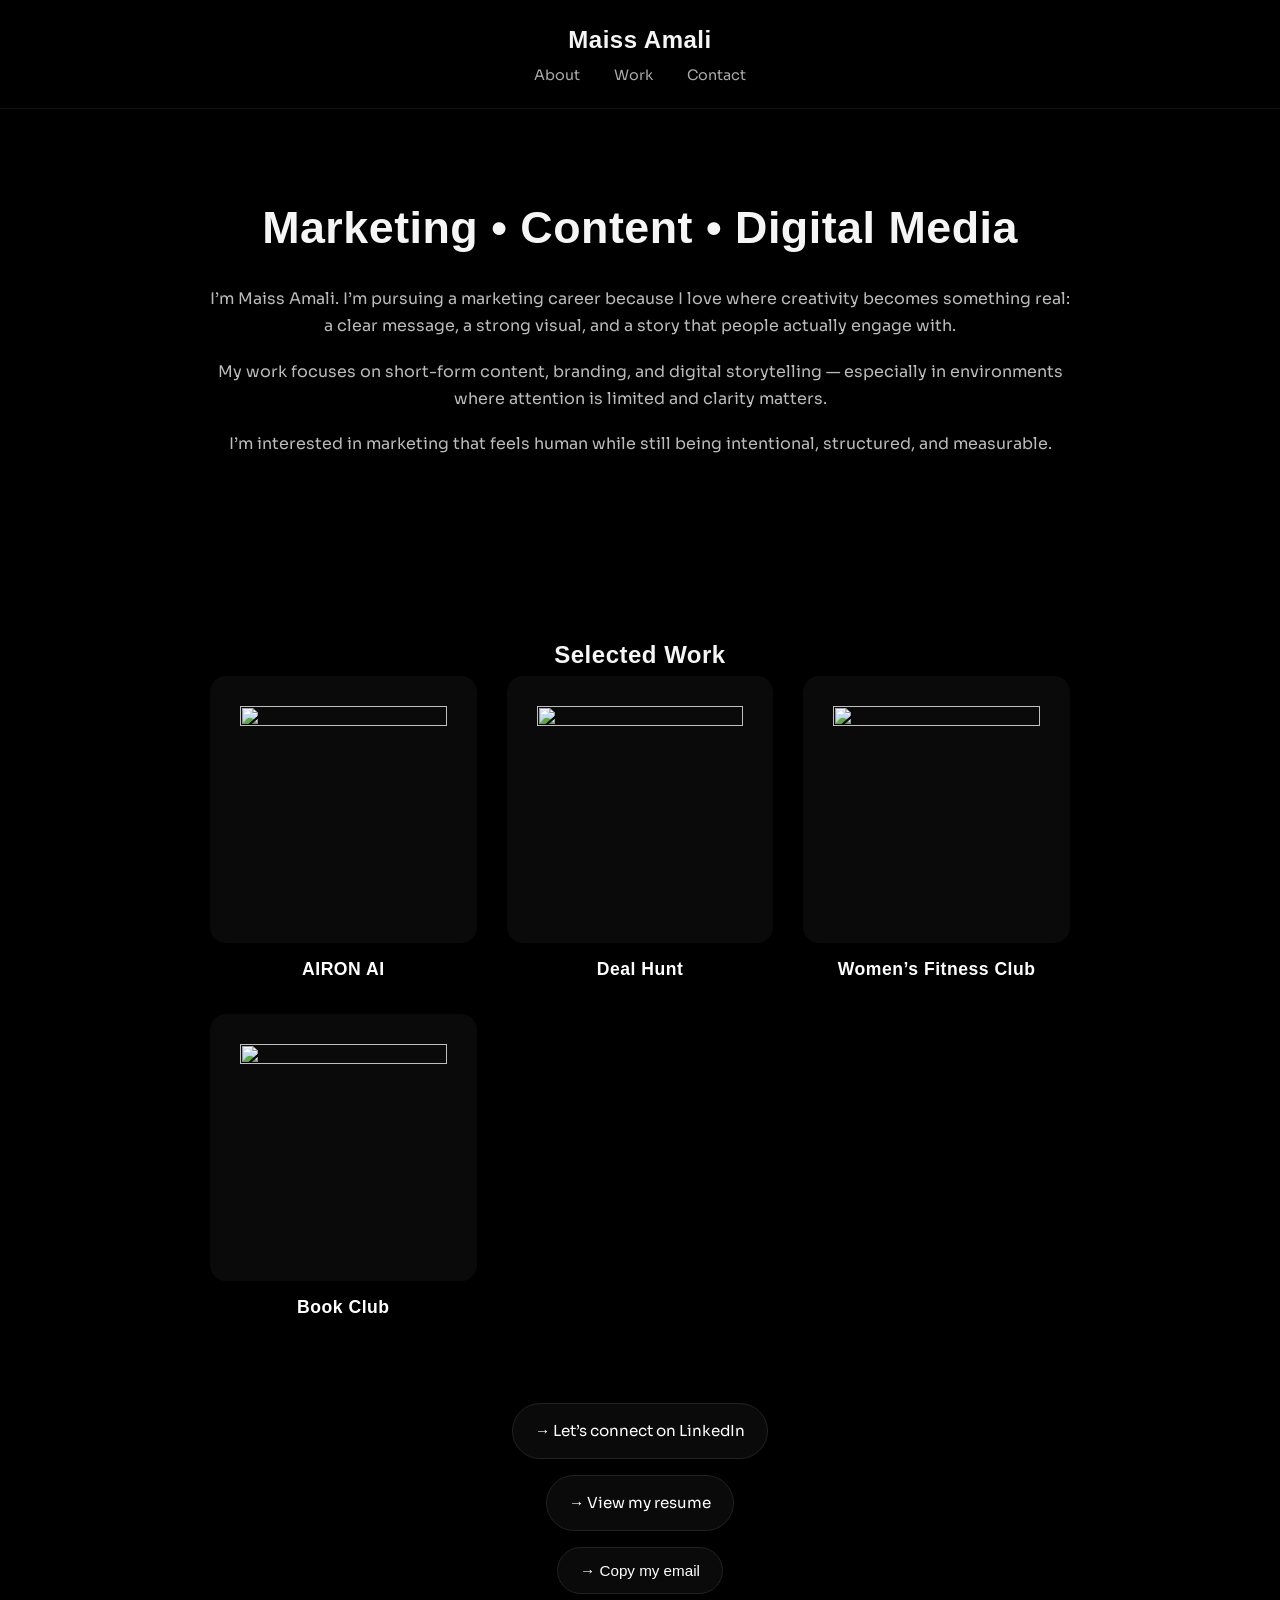
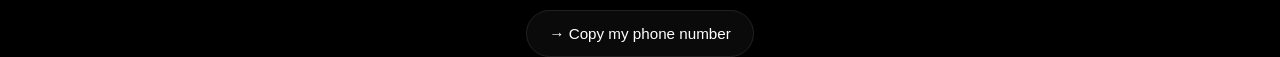
==== commit 83d026db: "5" ====
--- a/index.html
+++ b/index.html
@@ -6,7 +6,7 @@
   <link rel="stylesheet" href="styles.css">
 
   <!-- Fonts -->
-  <link href="https://fonts.googleapis.com/css2?family=Inter:wght@300;400;500&family=Space+Grotesk:wght@500;600&display=swap" rel="stylesheet">
+  <link href="https://fonts.googleapis.com/css2?family=Sora:wght@300;400;600&family=Clash+Display:wght@500;600&display=swap" rel="stylesheet">
 </head>
 
 <body>
@@ -74,33 +74,25 @@
   </div>
 </section>
 
-<!-- CONTACT -->
-<section id="contact" class="contact">
-  <h2>Contact</h2>
+<div class="contact-grid">
 
-  <div class="contact-grid">
+  <a href="https://www.linkedin.com/in/maiss-am-ali" target="_blank" class="contact-btn">
+    → Let’s connect on LinkedIn
+  </a>
 
-    <a href="mailto:maisamali9898@gmail.com" class="contact-card">
-      <span>Email</span>
-      <p>maisamali9898@gmail.com</p>
-    </a>
+  <a href="assets/Maiss-Amali-Resume.pdf" target="_blank" class="contact-btn">
+    → View my resume
+  </a>
 
-    <a href="https://www.linkedin.com/in/maiss-am-ali" target="_blank" class="contact-card">
-      <span>LinkedIn</span>
-      <p>maiss-am-ali</p>
-    </a>
+  <button class="contact-btn" onclick="copyEmail()">
+    → Copy my email
+  </button>
 
-    <div class="contact-card">
-      <span>Phone</span>
-      <p>(your phone here)</p>
-    </div>
+  <button class="contact-btn" onclick="copyPhone()">
+    → Copy my phone number
+  </button>
 
-    <a href="assets/Maiss-Amali-Resume.pdf" target="_blank" class="contact-card">
-      <span>Resume</span>
-      <p>View PDF</p>
-    </a>
-
-  </div>
+</div>
 </section>
 
 </body>
--- a/styles.css
+++ b/styles.css
@@ -1,107 +1,202 @@
+/* RESET */
 * {
   margin: 0;
   padding: 0;
   box-sizing: border-box;
 }
 
+/* 🌑 BASE */
 body {
   background: #000;
   color: #f5f5f5;
-  font-family: 'Inter', sans-serif;
-  line-height: 1.6;
-}
-
-/* NAV */
+  font-family: 'Sora', sans-serif;
+  line-height: 1.7;
+}
+
+/* 🧠 CENTER EVERYTHING */
+section {
+  max-width: 900px;
+  margin: auto;
+  text-align: center;
+  padding: 80px 20px;
+}
+
+/* 🔤 HEADINGS */
+h1, h2, h3 {
+  font-family: 'Clash Display', sans-serif;
+  letter-spacing: 0.5px;
+}
+
+/* ✨ GLOW TEXT (used sparingly) */
+.glow {
+  color: white;
+  text-shadow: 0 0 10px rgba(255, 100, 200, 0.6);
+}
+
+/* 🧭 NAV */
 .nav {
-  position: sticky;
-  top: 0;
-  background: #000;
-  border-bottom: 1px solid #222;
-}
-
-.nav-inner {
-  max-width: 1100px;
-  margin: auto;
-  display: flex;
-  justify-content: space-between;
+  text-align: center;
   padding: 20px;
+  border-bottom: 1px solid #111;
 }
 
 .nav a {
   color: #aaa;
-  margin-left: 20px;
+  margin: 0 15px;
   text-decoration: none;
+  font-size: 0.9rem;
 }
 
 .nav a:hover {
   color: white;
 }
 
-/* INTRO */
-.intro {
-  max-width: 900px;
-  margin: auto;
-  padding: 80px 20px;
-}
-
+/* 🎯 INTRO */
 .intro h1 {
-  font-family: 'Space Grotesk';
-  font-size: 2.5rem;
+  font-size: 2.8rem;
   margin-bottom: 20px;
 }
 
 .intro p {
   color: #bbb;
-  margin-bottom: 16px;
-}
-
-/* WORK */
-.work {
-  max-width: 1100px;
-  margin: auto;
-  padding: 60px 20px;
-}
-
+  margin-bottom: 18px;
+}
+
+/* 🟦 WORK GRID */
 .grid {
   display: grid;
   grid-template-columns: repeat(auto-fit, minmax(220px, 1fr));
   gap: 30px;
 }
 
+/* 🎴 CARD */
+.card {
+  text-decoration: none;
+  color: white;
+  display: block;
+}
+
+/* 🔳 LOGO BOX */
 .card img {
   width: 100%;
   aspect-ratio: 1;
   object-fit: contain;
-  border: 2px solid #222;
+  padding: 30px;
+  background: #0a0a0a;
+  border-radius: 16px;
+
   transition: 0.3s;
 }
 
+/* 🎨 GLOW HOVER (GAME STYLE) */
 .card:hover img {
-  border-color: orange;
-}
-
+  transform: scale(1.05);
+  box-shadow:
+    0 0 20px rgba(255, 120, 0, 0.6),
+    0 0 40px rgba(255, 0, 150, 0.3);
+}
+
+/* TITLE */
 .card h3 {
-  margin-top: 10px;
-}
-
-/* CONTACT */
-.contact {
-  max-width: 900px;
+  margin-top: 12px;
+  font-size: 1.1rem;
+}
+
+/* 🔘 CONTACT BUTTONS */
+.contact-grid {
+  display: flex;
+  flex-direction: column;
+  gap: 16px;
+  align-items: center;
+}
+
+/* BUTTON STYLE */
+.contact-btn {
+  padding: 14px 22px;
+  border-radius: 999px;
+  background: #0a0a0a;
+  border: 1px solid #222;
+  color: white;
+  text-decoration: none;
+  font-size: 0.95rem;
+
+  transition: 0.25s;
+}
+
+/* 🔥 BUTTON HOVER */
+.contact-btn:hover {
+  border-color: transparent;
+  background: linear-gradient(90deg, #ff7a00, #ff2e92, #9d4edd);
+  box-shadow: 0 0 20px rgba(255, 120, 0, 0.5);
+}
+
+/* 📄 PROJECT PAGE */
+.feed {
+  display: flex;
+  flex-direction: column;
+  gap: 60px;
+}
+
+/* ITEM */
+.item {
+  display: flex;
+  flex-direction: column;
+  gap: 16px;
+}
+
+/* MEDIA */
+.item video,
+.item img {
+  width: 100%;
+  border-radius: 14px;
+}
+
+/* TEXT */
+.caption {
+  max-width: 700px;
   margin: auto;
-  padding: 60px 20px;
-}
-
-.contact-grid {
+  color: #aaa;
+}
+/* FEED LAYOUT */
+.feed {
+  display: flex;
+  flex-direction: column;
+  gap: 80px;
+}
+
+/* ITEM */
+.item {
+  display: flex;
+  flex-direction: column;
+  align-items: center;
+  gap: 20px;
+}
+
+/* LARGE MEDIA */
+.item video {
+  width: 100%;
+  max-width: 520px;
+  border-radius: 16px;
+}
+
+/* GRID (for grouped content) */
+.item .grid {
   display: grid;
-  gap: 20px;
-}
-
-.contact-card {
-  border: 1px solid #222;
-  padding: 20px;
-}
-
-.contact-card span {
-  color: #888;
-  font-size: 0.8rem;
+  grid-template-columns: repeat(auto-fit, minmax(220px, 1fr));
+  gap: 16px;
+  width: 100%;
+}
+
+/* TEXT */
+.caption {
+  text-align: center;
+  max-width: 600px;
+}
+
+.caption h3 {
+  margin-bottom: 8px;
+}
+
+.caption p {
+  color: #aaa;
 }
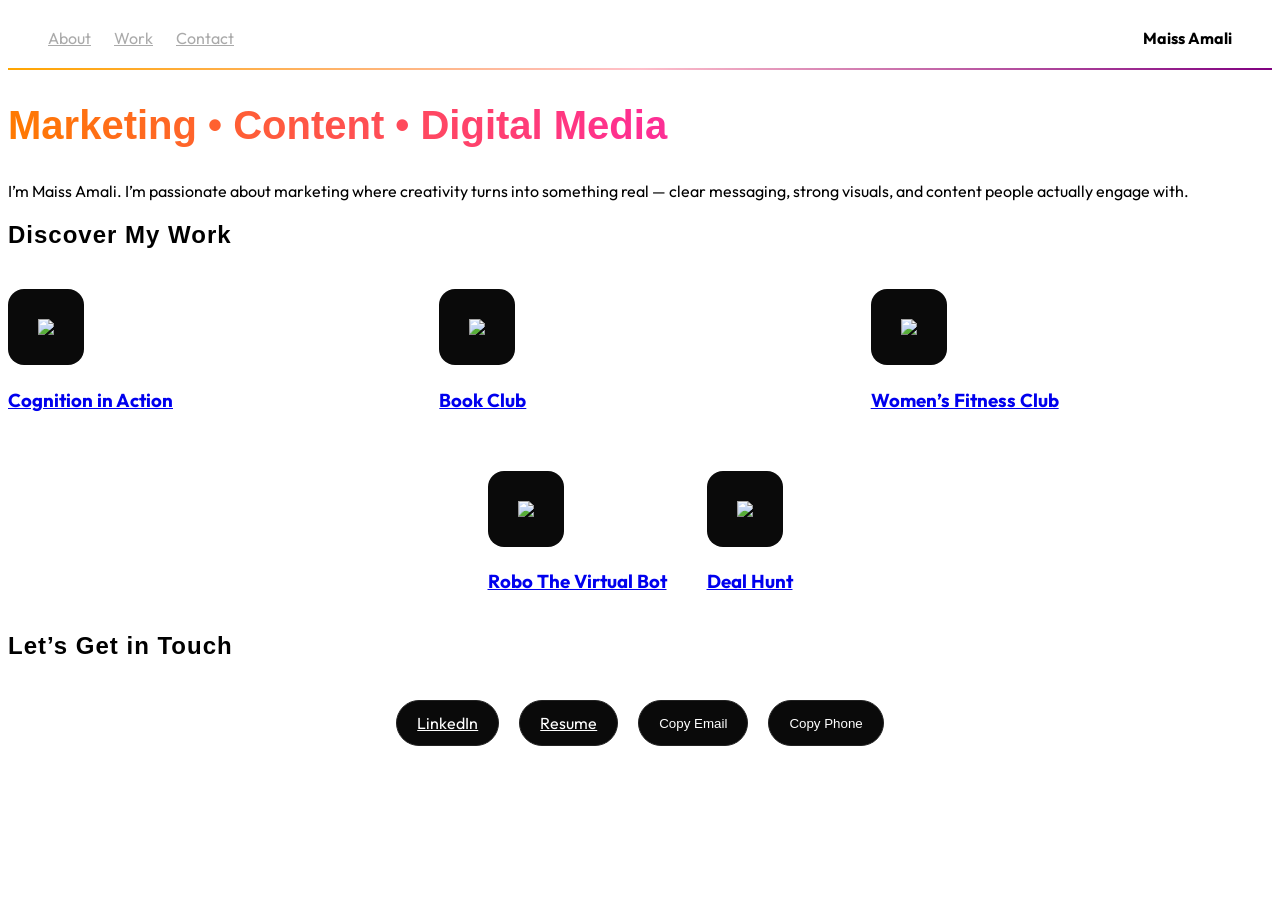
==== commit 0b97b4dc: "6" ====
--- a/index.html
+++ b/index.html
@@ -2,58 +2,76 @@
 <html lang="en">
 <head>
   <meta charset="UTF-8">
-  <title>Maiss Amali — Marketing Portfolio</title>
+  <title>Maiss Amali — Portfolio</title>
   <link rel="stylesheet" href="styles.css">
 
-  <!-- Fonts -->
-  <link href="https://fonts.googleapis.com/css2?family=Sora:wght@300;400;600&family=Clash+Display:wght@500;600&display=swap" rel="stylesheet">
+  <!-- BETTER FONTS -->
+  <link href="https://fonts.googleapis.com/css2?family=Outfit:wght@300;400;500&family=Syncopate:wght@400;700&display=swap" rel="stylesheet">
 </head>
 
 <body>
 
-<!-- NAV -->
+<!-- HEADER -->
 <header class="nav">
   <div class="nav-inner">
-    <h2 class="logo">Maiss Amali</h2>
+
+    <!-- LEFT NAV -->
     <div class="nav-links">
       <a href="#about">About</a>
       <a href="#work">Work</a>
       <a href="#contact">Contact</a>
     </div>
+
+    <!-- RIGHT NAME -->
+    <div class="logo">Maiss Amali</div>
+
   </div>
+
+  <!-- 🔥 COLOR LINE -->
+  <div class="nav-line"></div>
 </header>
 
 <!-- INTRO -->
 <section id="about" class="intro">
-  <div class="intro-content">
-    <h1>Marketing • Content • Digital Media</h1>
+  <h1 class="title-gradient">Marketing • Content • Digital Media</h1>
 
-    <p>
-      I’m Maiss Amali. I’m pursuing a marketing career because I love where creativity becomes
-      something real: a clear message, a strong visual, and a story that people actually engage with.
-    </p>
-
-    <p>
-      My work focuses on short-form content, branding, and digital storytelling — especially in
-      environments where attention is limited and clarity matters.
-    </p>
-
-    <p>
-      I’m interested in marketing that feels human while still being intentional, structured,
-      and measurable.
-    </p>
-  </div>
+  <p>
+    I’m Maiss Amali. I’m passionate about marketing where creativity turns into
+    something real — clear messaging, strong visuals, and content people actually engage with.
+  </p>
 </section>
 
-<!-- WORK GRID -->
+<!-- WORK -->
 <section id="work" class="work">
-  <h2>Selected Work</h2>
 
-  <div class="grid">
+  <h2 class="section-title">Discover My Work</h2>
+
+  <!-- TOP ROW -->
+  <div class="grid top">
+
+    <a href="projects/cognition.html" class="card">
+      <img src="assets/cognition-logo.png">
+      <h3>Cognition in Action</h3>
+    </a>
+
+    <a href="projects/bookclub.html" class="card">
+      <img src="assets/bookclub-logo.png">
+      <h3>Book Club</h3>
+    </a>
+
+    <a href="projects/wfc.html" class="card">
+      <img src="assets/wfc-logo.png">
+      <h3>Women’s Fitness Club</h3>
+    </a>
+
+  </div>
+
+  <!-- BOTTOM ROW (CENTERED) -->
+  <div class="grid bottom">
 
     <a href="projects/airon.html" class="card">
       <img src="assets/airon-logo.png">
-      <h3>AIRON AI</h3>
+      <h3>Robo The Virtual Bot</h3>
     </a>
 
     <a href="projects/dealhunt.html" class="card">
@@ -61,39 +79,48 @@
       <h3>Deal Hunt</h3>
     </a>
 
-    <a href="projects/wfc.html" class="card">
-      <img src="assets/wfc-logo.png">
-      <h3>Women’s Fitness Club</h3>
+  </div>
+
+</section>
+
+<!-- CONTACT -->
+<section id="contact" class="contact">
+
+  <h2 class="section-title">Let’s Get in Touch</h2>
+
+  <div class="contact-row">
+
+    <a href="https://www.linkedin.com/in/maiss-am-ali" target="_blank" class="contact-btn">
+      LinkedIn
     </a>
 
-    <a href="projects/bookclub.html" class="card">
-      <img src="assets/bookclub-logo.png">
-      <h3>Book Club</h3>
+    <a href="assets/Maiss-Amali-Resume.pdf" target="_blank" class="contact-btn">
+      Resume
     </a>
 
+    <button onclick="copyEmail()" class="contact-btn">
+      Copy Email
+    </button>
+
+    <button onclick="copyPhone()" class="contact-btn">
+      Copy Phone
+    </button>
+
   </div>
+
 </section>
 
-<div class="contact-grid">
+<script>
+function copyEmail() {
+  navigator.clipboard.writeText("maisamali9898@gmail.com");
+  alert("Email copied!");
+}
 
-  <a href="https://www.linkedin.com/in/maiss-am-ali" target="_blank" class="contact-btn">
-    → Let’s connect on LinkedIn
-  </a>
-
-  <a href="assets/Maiss-Amali-Resume.pdf" target="_blank" class="contact-btn">
-    → View my resume
-  </a>
-
-  <button class="contact-btn" onclick="copyEmail()">
-    → Copy my email
-  </button>
-
-  <button class="contact-btn" onclick="copyPhone()">
-    → Copy my phone number
-  </button>
-
-</div>
-</section>
+function copyPhone() {
+  navigator.clipboard.writeText("YOUR PHONE");
+  alert("Phone copied!");
+}
+</script>
 
 </body>
 </html>
--- a/styles.css
+++ b/styles.css
@@ -1,202 +1,99 @@
-/* RESET */
-* {
-  margin: 0;
-  padding: 0;
-  box-sizing: border-box;
+/* FONTS */
+body {
+  font-family: 'Outfit', sans-serif;
 }
 
-/* 🌑 BASE */
-body {
-  background: #000;
-  color: #f5f5f5;
-  font-family: 'Sora', sans-serif;
-  line-height: 1.7;
+/* DISPLAY FONT */
+.title-gradient,
+.section-title {
+  font-family: 'Syncopate', sans-serif;
 }
 
-/* 🧠 CENTER EVERYTHING */
-section {
-  max-width: 900px;
-  margin: auto;
-  text-align: center;
-  padding: 80px 20px;
+/* NAV */
+.nav-inner {
+  display: flex;
+  justify-content: space-between;
+  padding: 20px 40px;
 }
 
-/* 🔤 HEADINGS */
-h1, h2, h3 {
-  font-family: 'Clash Display', sans-serif;
-  letter-spacing: 0.5px;
+.nav-links a {
+  margin-right: 20px;
+  color: #aaa;
 }
 
-/* ✨ GLOW TEXT (used sparingly) */
-.glow {
-  color: white;
-  text-shadow: 0 0 10px rgba(255, 100, 200, 0.6);
+.logo {
+  font-weight: bold;
 }
 
-/* 🧭 NAV */
-.nav {
-  text-align: center;
-  padding: 20px;
-  border-bottom: 1px solid #111;
+/* 🔥 GRADIENT LINE */
+.nav-line {
+  height: 2px;
+  background: linear-gradient(90deg, orange, pink, purple);
 }
 
-.nav a {
-  color: #aaa;
-  margin: 0 15px;
-  text-decoration: none;
-  font-size: 0.9rem;
+/* 🎨 TITLE STYLE */
+.title-gradient {
+  font-size: 2.5rem;
+  background: linear-gradient(90deg, #ff7a00, #ff2e92, #9d4edd);
+  -webkit-background-clip: text;
+  -webkit-text-fill-color: transparent;
 }
 
-.nav a:hover {
-  color: white;
+/* SECTION TITLE */
+.section-title {
+  margin-bottom: 40px;
+  font-size: 1.5rem;
+  letter-spacing: 1px;
 }
 
-/* 🎯 INTRO */
-.intro h1 {
-  font-size: 2.8rem;
-  margin-bottom: 20px;
-}
-
-.intro p {
-  color: #bbb;
-  margin-bottom: 18px;
-}
-
-/* 🟦 WORK GRID */
-.grid {
+/* GRID */
+.grid.top {
   display: grid;
-  grid-template-columns: repeat(auto-fit, minmax(220px, 1fr));
+  grid-template-columns: repeat(3, 1fr);
   gap: 30px;
 }
 
-/* 🎴 CARD */
-.card {
-  text-decoration: none;
-  color: white;
-  display: block;
+.grid.bottom {
+  display: flex;
+  justify-content: center;
+  gap: 40px;
+  margin-top: 40px;
 }
 
-/* 🔳 LOGO BOX */
+/* CARD */
 .card img {
-  width: 100%;
-  aspect-ratio: 1;
-  object-fit: contain;
+  background: #0a0a0a;
   padding: 30px;
-  background: #0a0a0a;
   border-radius: 16px;
-
   transition: 0.3s;
 }
 
-/* 🎨 GLOW HOVER (GAME STYLE) */
 .card:hover img {
   transform: scale(1.05);
   box-shadow:
-    0 0 20px rgba(255, 120, 0, 0.6),
+    0 0 20px rgba(255, 120, 0, 0.5),
     0 0 40px rgba(255, 0, 150, 0.3);
 }
 
-/* TITLE */
-.card h3 {
-  margin-top: 12px;
-  font-size: 1.1rem;
+/* CONTACT ROW */
+.contact-row {
+  display: flex;
+  justify-content: center;
+  gap: 20px;
+  flex-wrap: wrap;
 }
 
-/* 🔘 CONTACT BUTTONS */
-.contact-grid {
-  display: flex;
-  flex-direction: column;
-  gap: 16px;
-  align-items: center;
-}
-
-/* BUTTON STYLE */
+/* BUTTON */
 .contact-btn {
-  padding: 14px 22px;
+  padding: 12px 20px;
   border-radius: 999px;
   background: #0a0a0a;
   border: 1px solid #222;
   color: white;
-  text-decoration: none;
-  font-size: 0.95rem;
-
+  cursor: pointer;
   transition: 0.25s;
 }
 
-/* 🔥 BUTTON HOVER */
 .contact-btn:hover {
-  border-color: transparent;
-  background: linear-gradient(90deg, #ff7a00, #ff2e92, #9d4edd);
-  box-shadow: 0 0 20px rgba(255, 120, 0, 0.5);
-}
-
-/* 📄 PROJECT PAGE */
-.feed {
-  display: flex;
-  flex-direction: column;
-  gap: 60px;
-}
-
-/* ITEM */
-.item {
-  display: flex;
-  flex-direction: column;
-  gap: 16px;
-}
-
-/* MEDIA */
-.item video,
-.item img {
-  width: 100%;
-  border-radius: 14px;
-}
-
-/* TEXT */
-.caption {
-  max-width: 700px;
-  margin: auto;
-  color: #aaa;
-}
-/* FEED LAYOUT */
-.feed {
-  display: flex;
-  flex-direction: column;
-  gap: 80px;
-}
-
-/* ITEM */
-.item {
-  display: flex;
-  flex-direction: column;
-  align-items: center;
-  gap: 20px;
-}
-
-/* LARGE MEDIA */
-.item video {
-  width: 100%;
-  max-width: 520px;
-  border-radius: 16px;
-}
-
-/* GRID (for grouped content) */
-.item .grid {
-  display: grid;
-  grid-template-columns: repeat(auto-fit, minmax(220px, 1fr));
-  gap: 16px;
-  width: 100%;
-}
-
-/* TEXT */
-.caption {
-  text-align: center;
-  max-width: 600px;
-}
-
-.caption h3 {
-  margin-bottom: 8px;
-}
-
-.caption p {
-  color: #aaa;
+  background: linear-gradient(90deg, orange, pink, purple);
 }
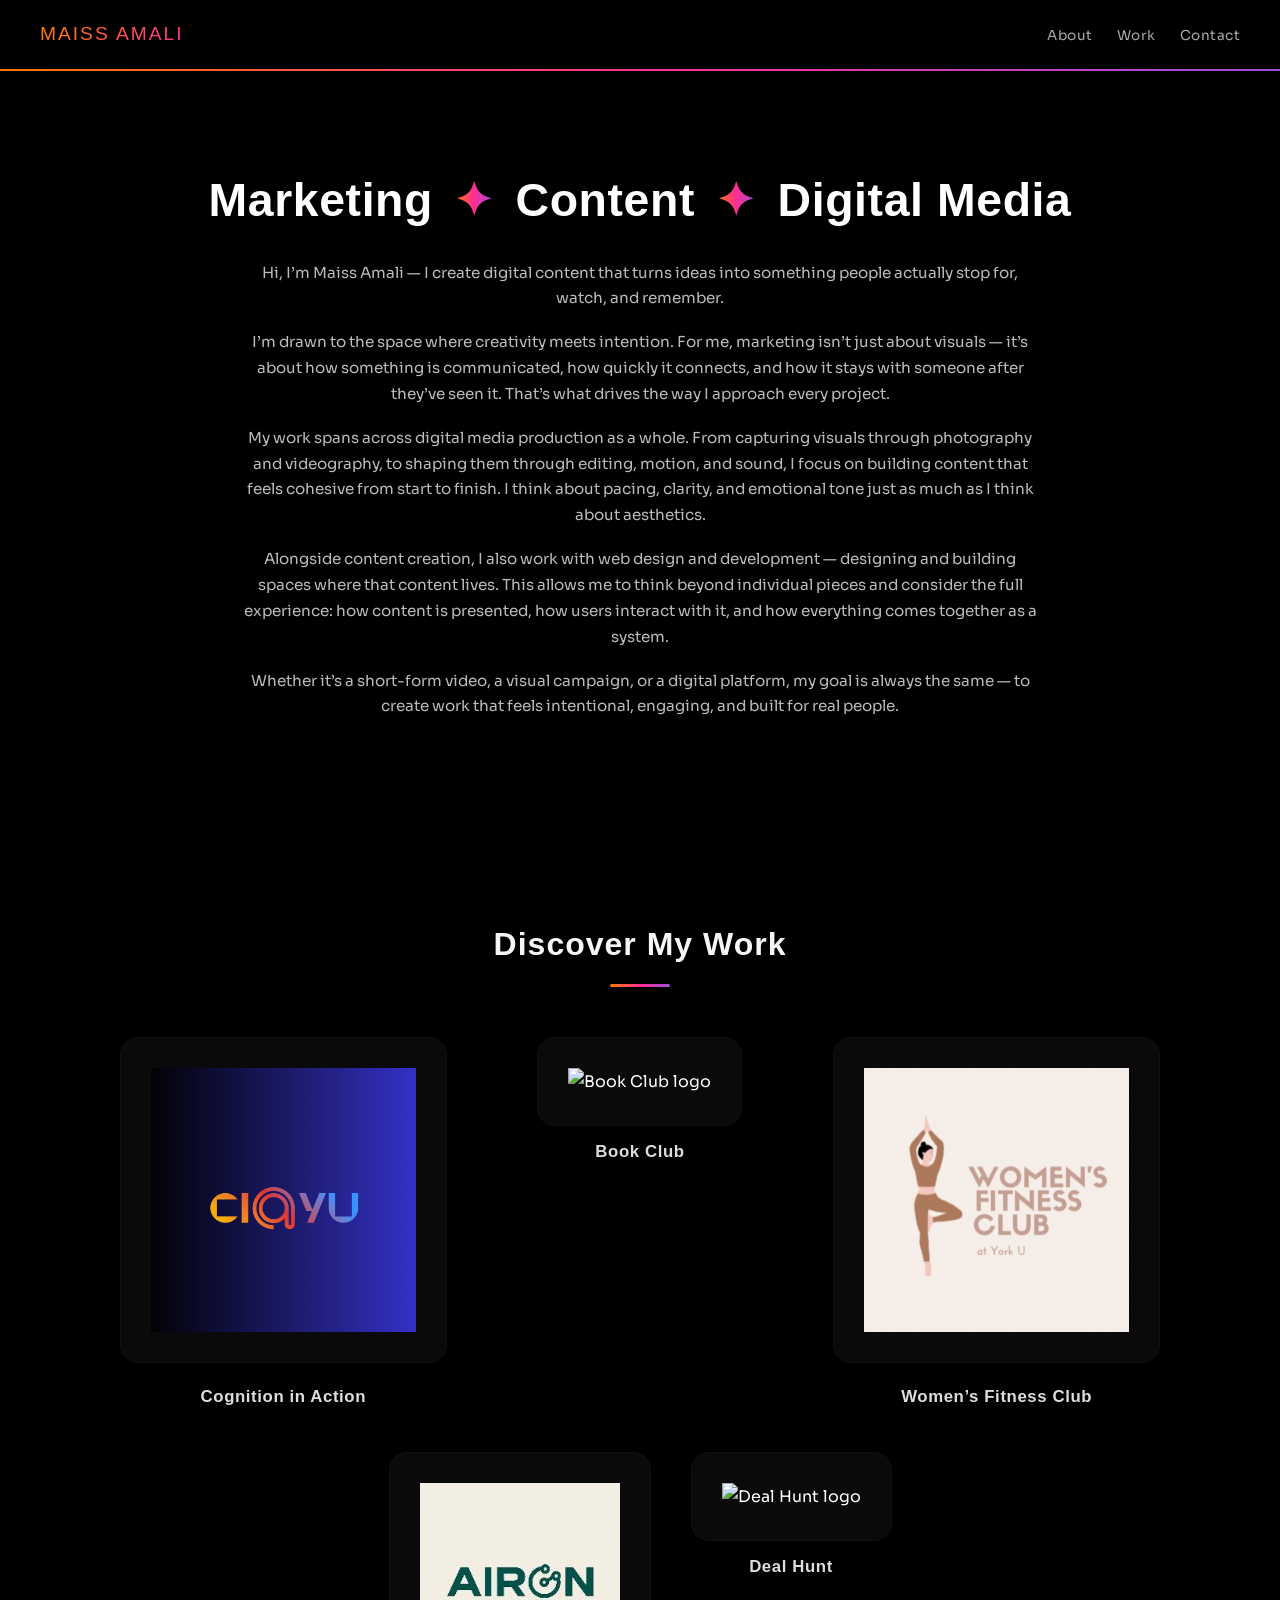
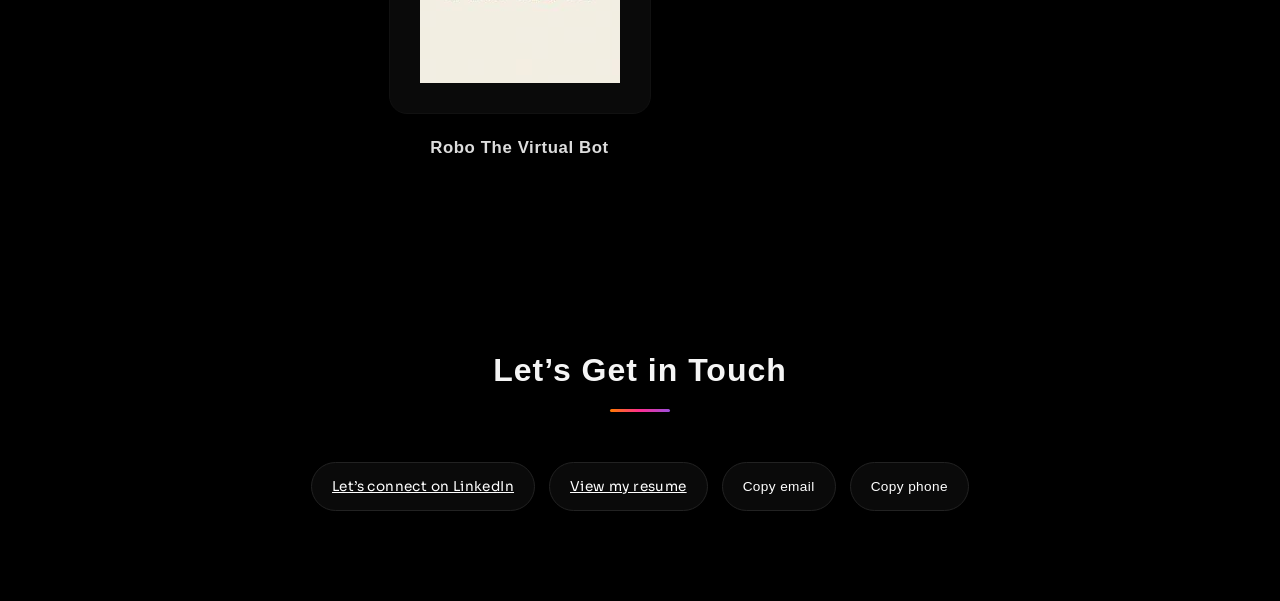
==== commit 975f4590: "8" ====
--- a/index.html
+++ b/index.html
@@ -2,47 +2,67 @@
 <html lang="en">
 <head>
   <meta charset="UTF-8">
+  <meta name="viewport" content="width=device-width, initial-scale=1.0">
   <title>Maiss Amali — Portfolio</title>
+
+  <!-- FONTS -->
+  <link href="https://fonts.googleapis.com/css2?family=Sora:wght@300;400;500&display=swap" rel="stylesheet">
+
+  <!-- CSS -->
   <link rel="stylesheet" href="styles.css">
-
-  <!-- BETTER FONTS -->
-  <link href="https://fonts.googleapis.com/css2?family=Outfit:wght@300;400;500&family=Syncopate:wght@400;700&display=swap" rel="stylesheet">
 </head>
 
 <body>
 
-<!-- HEADER -->
+<!-- ================= HEADER ================= -->
 <header class="nav">
   <div class="nav-inner">
 
-    <!-- LEFT NAV -->
+    <!-- LEFT: NAME -->
+    <div class="logo">MAISS AMALI</div>
+
+    <!-- RIGHT: NAV -->
     <div class="nav-links">
       <a href="#about">About</a>
       <a href="#work">Work</a>
       <a href="#contact">Contact</a>
     </div>
 
-    <!-- RIGHT NAME -->
-    <div class="logo">Maiss Amali</div>
-
   </div>
-
-  <!-- 🔥 COLOR LINE -->
   <div class="nav-line"></div>
 </header>
 
-<!-- INTRO -->
+<!-- ================= ABOUT ================= -->
 <section id="about" class="intro">
-  <h1 class="title-gradient">Marketing • Content • Digital Media</h1>
+
+  <h1 class="hero-title">
+    Marketing <span class="symbol">✦</span> Content <span class="symbol">✦</span> Digital Media
+  </h1>
 
   <p>
-    I’m Maiss Amali. I’m passionate about marketing where creativity turns into
-    something real — clear messaging, strong visuals, and content people actually engage with.
+    Hi, I’m Maiss Amali — I create digital content that turns ideas into something people actually stop for, watch, and remember.
   </p>
+
+  <p>
+    I’m drawn to the space where creativity meets intention. For me, marketing isn’t just about visuals — it’s about how something is communicated, how quickly it connects, and how it stays with someone after they’ve seen it. That’s what drives the way I approach every project.
+  </p>
+
+  <p>
+    My work spans across digital media production as a whole. From capturing visuals through photography and videography, to shaping them through editing, motion, and sound, I focus on building content that feels cohesive from start to finish. I think about pacing, clarity, and emotional tone just as much as I think about aesthetics.
+  </p>
+
+  <p>
+    Alongside content creation, I also work with web design and development — designing and building spaces where that content lives. This allows me to think beyond individual pieces and consider the full experience: how content is presented, how users interact with it, and how everything comes together as a system.
+  </p>
+
+  <p>
+    Whether it’s a short-form video, a visual campaign, or a digital platform, my goal is always the same — to create work that feels intentional, engaging, and built for real people.
+  </p>
+
 </section>
 
-<!-- WORK -->
-<section id="work" class="work">
+<!-- ================= WORK ================= -->
+<section id="work">
 
   <h2 class="section-title">Discover My Work</h2>
 
@@ -50,32 +70,32 @@
   <div class="grid top">
 
     <a href="projects/cognition.html" class="card">
-      <img src="assets/cognition-logo.png">
+      <img src="assets/cognition-logo.png" alt="Cognition in Action logo">
       <h3>Cognition in Action</h3>
     </a>
 
     <a href="projects/bookclub.html" class="card">
-      <img src="assets/bookclub-logo.png">
+      <img src="assets/bookclub-logo.png" alt="Book Club logo">
       <h3>Book Club</h3>
     </a>
 
     <a href="projects/wfc.html" class="card">
-      <img src="assets/wfc-logo.png">
+      <img src="assets/wfc-logo.png" alt="Women's Fitness Club logo">
       <h3>Women’s Fitness Club</h3>
     </a>
 
   </div>
 
-  <!-- BOTTOM ROW (CENTERED) -->
+  <!-- BOTTOM ROW -->
   <div class="grid bottom">
 
     <a href="projects/airon.html" class="card">
-      <img src="assets/airon-logo.png">
+      <img src="assets/airon-logo.png" alt="Robo AI logo">
       <h3>Robo The Virtual Bot</h3>
     </a>
 
     <a href="projects/dealhunt.html" class="card">
-      <img src="assets/dealhunt-logo.png">
+      <img src="assets/dealhunt-logo.png" alt="Deal Hunt logo">
       <h3>Deal Hunt</h3>
     </a>
 
@@ -83,33 +103,34 @@
 
 </section>
 
-<!-- CONTACT -->
-<section id="contact" class="contact">
+<!-- ================= CONTACT ================= -->
+<section id="contact">
 
   <h2 class="section-title">Let’s Get in Touch</h2>
 
   <div class="contact-row">
 
     <a href="https://www.linkedin.com/in/maiss-am-ali" target="_blank" class="contact-btn">
-      LinkedIn
+      Let’s connect on LinkedIn
     </a>
 
     <a href="assets/Maiss-Amali-Resume.pdf" target="_blank" class="contact-btn">
-      Resume
+      View my resume
     </a>
 
     <button onclick="copyEmail()" class="contact-btn">
-      Copy Email
+      Copy email
     </button>
 
     <button onclick="copyPhone()" class="contact-btn">
-      Copy Phone
+      Copy phone
     </button>
 
   </div>
 
 </section>
 
+<!-- ================= JS ================= -->
 <script>
 function copyEmail() {
   navigator.clipboard.writeText("maisamali9898@gmail.com");
@@ -117,7 +138,7 @@
 }
 
 function copyPhone() {
-  navigator.clipboard.writeText("YOUR PHONE");
+  navigator.clipboard.writeText("YOUR PHONE NUMBER");
   alert("Phone copied!");
 }
 </script>
--- a/styles.css
+++ b/styles.css
@@ -1,52 +1,166 @@
-/* FONTS */
+/* =========================
+   🔁 RESET
+========================= */
+* {
+  margin: 0;
+  padding: 0;
+  box-sizing: border-box;
+}
+
+/* =========================
+   🌑 BASE
+========================= */
 body {
-  font-family: 'Outfit', sans-serif;
-}
-
-/* DISPLAY FONT */
-.title-gradient,
-.section-title {
-  font-family: 'Syncopate', sans-serif;
-}
-
-/* NAV */
-.nav-inner {
-  display: flex;
-  justify-content: space-between;
-  padding: 20px 40px;
-}
-
-.nav-links a {
-  margin-right: 20px;
-  color: #aaa;
-}
-
-.logo {
-  font-weight: bold;
-}
-
-/* 🔥 GRADIENT LINE */
-.nav-line {
-  height: 2px;
-  background: linear-gradient(90deg, orange, pink, purple);
-}
-
-/* 🎨 TITLE STYLE */
-.title-gradient {
-  font-size: 2.5rem;
+  background: #000;
+  color: #f5f5f5;
+  font-family: 'Sora', sans-serif;
+  line-height: 1.7;
+  -webkit-font-smoothing: antialiased;
+}
+
+/* =========================
+   📐 LAYOUT
+========================= */
+section {
+  max-width: 1100px;
+  margin: auto;
+  text-align: center;
+  padding: 90px 30px;
+}
+
+/* =========================
+   🔤 TYPOGRAPHY
+========================= */
+h1, h2, h3 {
+  font-family: 'Clash Display', sans-serif;
+  letter-spacing: 0.6px;
+}
+
+/* HERO TITLE (white text + colored symbols) */
+.hero-title {
+  font-size: 2.9rem;
+  margin-bottom: 25px;
+  color: #ffffff;
+}
+
+/* Colored ✦ symbols */
+.symbol {
   background: linear-gradient(90deg, #ff7a00, #ff2e92, #9d4edd);
   -webkit-background-clip: text;
   -webkit-text-fill-color: transparent;
-}
-
-/* SECTION TITLE */
+  margin: 0 8px;
+}
+
+/* SECTION TITLES */
 .section-title {
-  margin-bottom: 40px;
-  font-size: 1.5rem;
+  font-size: 2rem;
+  margin-bottom: 50px;
   letter-spacing: 1px;
-}
-
-/* GRID */
+  position: relative;
+}
+
+/* Accent line under titles */
+.section-title::after {
+  content: "";
+  display: block;
+  width: 60px;
+  height: 3px;
+  margin: 12px auto 0;
+
+  background: linear-gradient(90deg, #ff7a00, #ff2e92, #9d4edd);
+  border-radius: 2px;
+}
+
+/* Paragraph styling */
+p {
+  color: #bbb;
+  font-size: 0.95rem;
+}
+
+/* =========================
+   🧭 NAVIGATION
+========================= */
+.nav {
+  background: #000;
+  position: sticky;
+  top: 0;
+  z-index: 10;
+}
+
+.nav-inner {
+  display: flex;
+  justify-content: space-between;
+  align-items: center;
+  padding: 18px 40px;
+}
+
+/* LOGO (your name) */
+.logo {
+  font-family: 'Clash Display', sans-serif;
+  font-size: 1.2rem;
+  letter-spacing: 2px;
+  text-transform: uppercase;
+
+  background: linear-gradient(90deg, #ff7a00, #ff2e92);
+  -webkit-background-clip: text;
+  -webkit-text-fill-color: transparent;
+}
+
+/* NAV LINKS */
+.nav-links a {
+  color: #aaa;
+  margin-left: 20px;
+  text-decoration: none;
+  font-size: 0.85rem;
+  letter-spacing: 0.5px;
+  position: relative;
+  transition: 0.2s;
+}
+
+/* Hover underline animation */
+.nav-links a::after {
+  content: "";
+  position: absolute;
+  left: 0;
+  bottom: -4px;
+  width: 0%;
+  height: 2px;
+  background: linear-gradient(90deg, #ff7a00, #ff2e92);
+  transition: 0.3s;
+}
+
+.nav-links a:hover::after {
+  width: 100%;
+}
+
+.nav-links a:hover {
+  color: #fff;
+}
+
+/* Gradient separator */
+.nav-line {
+  height: 2px;
+  width: 100%;
+  background: linear-gradient(90deg, #ff7a00, #ff2e92, #9d4edd);
+}
+
+/* =========================
+   🎯 INTRO
+========================= */
+.intro h1 {
+  margin-bottom: 20px;
+}
+
+.intro p {
+  max-width: 800px;
+  margin-left: auto;
+  margin-right: auto;
+  margin-bottom: 18px;
+}
+
+/* =========================
+   🟦 WORK GRID
+========================= */
 .grid.top {
   display: grid;
   grid-template-columns: repeat(3, 1fr);
@@ -60,30 +174,58 @@
   margin-top: 40px;
 }
 
-/* CARD */
+/* =========================
+   🎴 CARDS
+========================= */
+.card {
+  text-decoration: none;
+  color: white;
+  display: block;
+}
+
+/* Logo container */
 .card img {
+  width: 100%;
+  aspect-ratio: 1;
+  object-fit: contain;
+  padding: 30px;
   background: #0a0a0a;
-  padding: 30px;
-  border-radius: 16px;
-  transition: 0.3s;
-}
-
+  border-radius: 18px;
+  border: 1px solid #111;
+
+  transition: all 0.35s ease;
+}
+
+/* Hover effect */
 .card:hover img {
-  transform: scale(1.05);
+  transform: scale(1.06);
   box-shadow:
-    0 0 20px rgba(255, 120, 0, 0.5),
-    0 0 40px rgba(255, 0, 150, 0.3);
-}
-
-/* CONTACT ROW */
+    0 0 30px rgba(255, 120, 0, 0.45),
+    0 0 60px rgba(255, 0, 150, 0.2);
+}
+
+/* Card title */
+.card h3 {
+  margin-top: 12px;
+  font-size: 1.05rem;
+  color: #ddd;
+  transition: 0.2s;
+}
+
+.card:hover h3 {
+  color: #fff;
+}
+
+/* =========================
+   🔘 CONTACT
+========================= */
 .contact-row {
   display: flex;
   justify-content: center;
-  gap: 20px;
   flex-wrap: wrap;
-}
-
-/* BUTTON */
+  gap: 14px;
+}
+
 .contact-btn {
   padding: 12px 20px;
   border-radius: 999px;
@@ -91,9 +233,87 @@
   border: 1px solid #222;
   color: white;
   cursor: pointer;
-  transition: 0.25s;
+  font-size: 0.85rem;
+  letter-spacing: 0.4px;
+
+  transition: all 0.25s ease;
 }
 
 .contact-btn:hover {
-  background: linear-gradient(90deg, orange, pink, purple);
+  border-color: transparent;
+  background: linear-gradient(90deg, #ff7a00, #ff2e92, #9d4edd);
+  box-shadow: 0 0 18px rgba(255, 120, 0, 0.35);
+  transform: translateY(-1px);
+}
+
+/* =========================
+   📄 PROJECT PAGE
+========================= */
+.feed {
+  display: flex;
+  flex-direction: column;
+  gap: 80px;
+}
+
+.item {
+  display: flex;
+  flex-direction: column;
+  align-items: center;
+  gap: 20px;
+}
+
+.item video,
+.item img {
+  width: 100%;
+  max-width: 520px;
+  border-radius: 16px;
+  background: #111;
+  transition: 0.3s;
+}
+
+.item video:hover,
+.item img:hover {
+  transform: scale(1.01);
+}
+
+/* Inner grid */
+.item .grid {
+  display: grid;
+  grid-template-columns: repeat(auto-fit, minmax(220px, 1fr));
+  gap: 16px;
+  width: 100%;
+}
+
+/* Caption */
+.caption {
+  text-align: center;
+  max-width: 600px;
+}
+
+.caption h3 {
+  margin-bottom: 8px;
+  color: #eee;
+}
+
+.caption p {
+  color: #aaa;
+}
+
+/* =========================
+   📱 RESPONSIVE
+========================= */
+@media (max-width: 800px) {
+  .nav-inner {
+    flex-direction: column;
+    gap: 10px;
+  }
+
+  .grid.top {
+    grid-template-columns: 1fr;
+  }
+
+  .grid.bottom {
+    flex-direction: column;
+    align-items: center;
+  }
 }
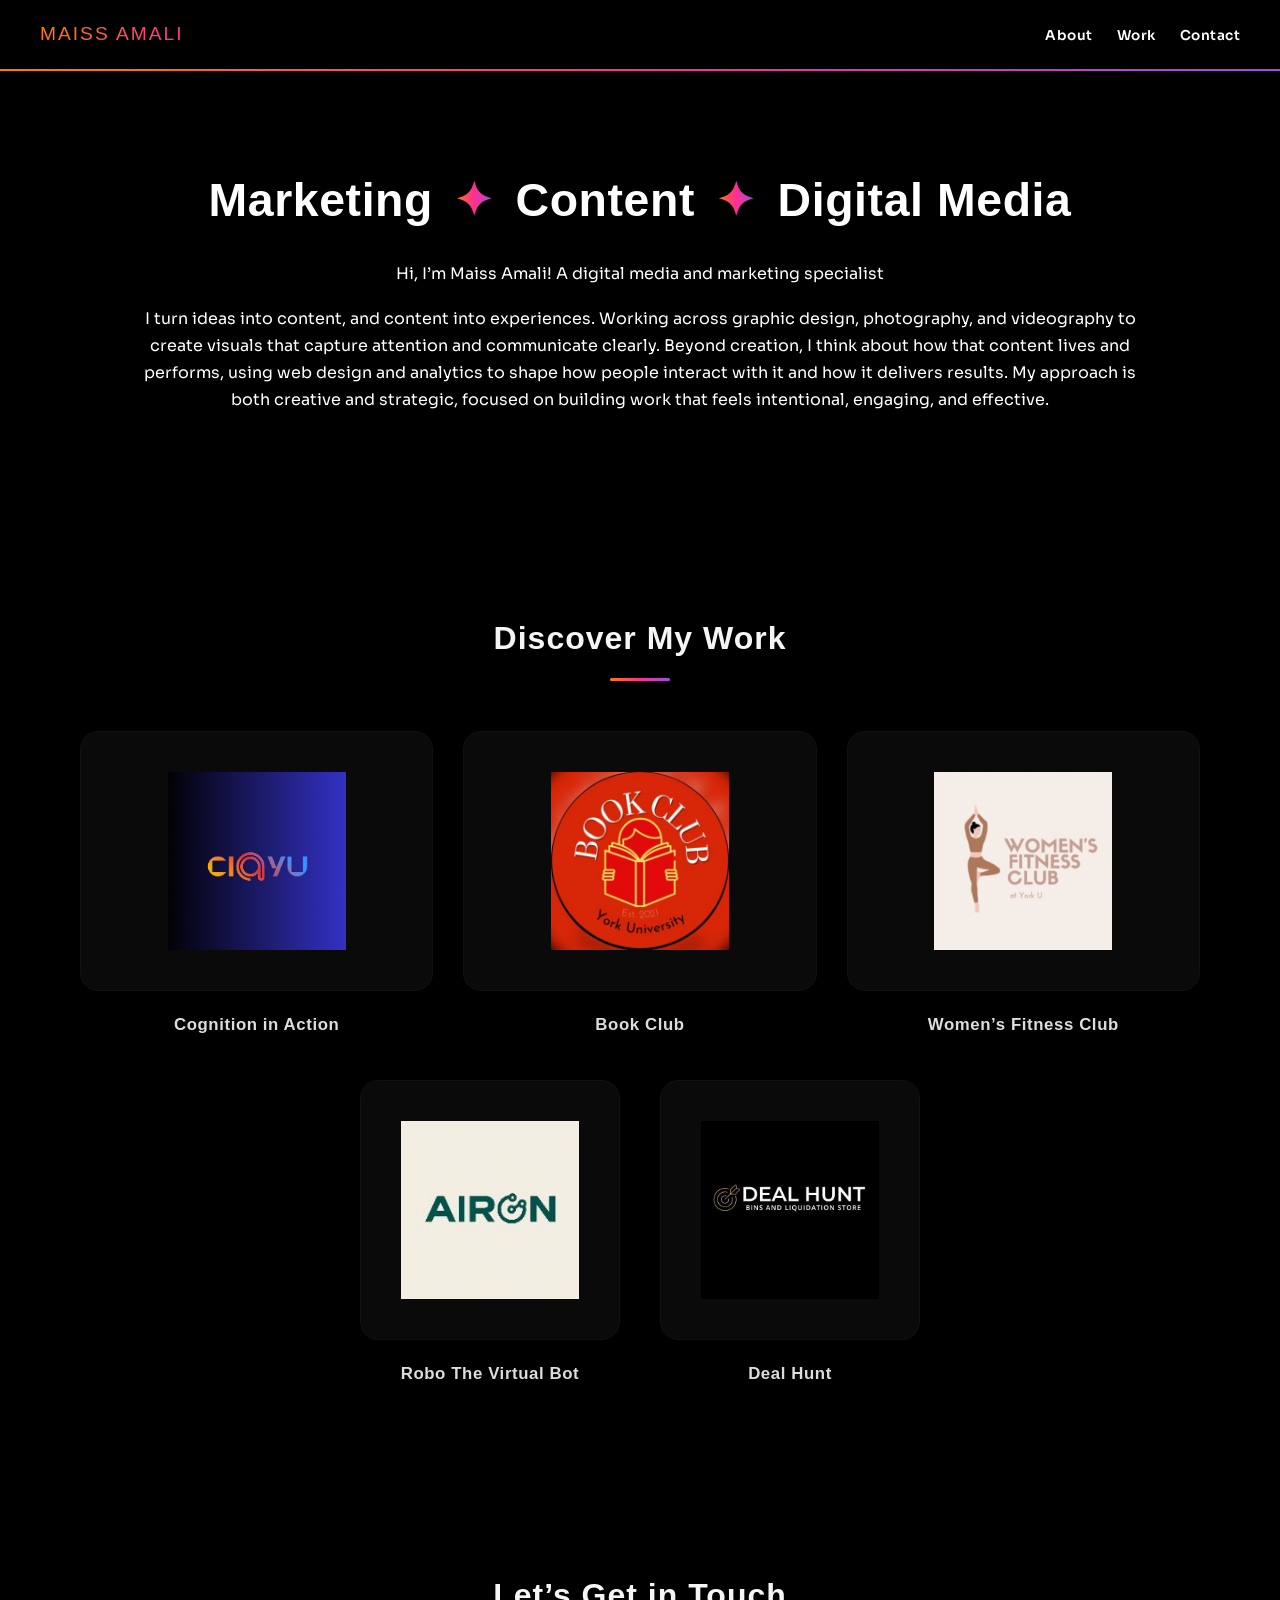
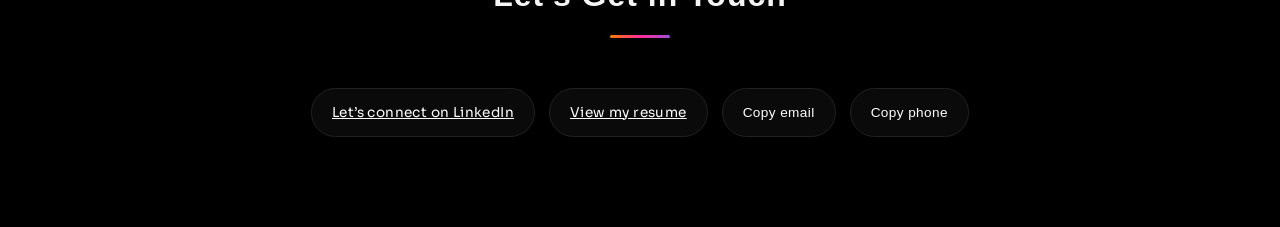
==== commit 418d4e11: "Final" ====
--- a/index.html
+++ b/index.html
@@ -6,6 +6,7 @@
   <title>Maiss Amali — Portfolio</title>
 
   <!-- FONTS -->
+   <link href="https://api.fontshare.com/v2/css?f[]=clash-display@400,500,600&display=swap" rel="stylesheet">
   <link href="https://fonts.googleapis.com/css2?family=Sora:wght@300;400;500&display=swap" rel="stylesheet">
 
   <!-- CSS -->
@@ -39,25 +40,13 @@
     Marketing <span class="symbol">✦</span> Content <span class="symbol">✦</span> Digital Media
   </h1>
 
-  <p>
-    Hi, I’m Maiss Amali — I create digital content that turns ideas into something people actually stop for, watch, and remember.
-  </p>
+<p class="intro-main">
+  Hi, I’m Maiss Amali! A digital media and marketing specialist
+</p>
 
-  <p>
-    I’m drawn to the space where creativity meets intention. For me, marketing isn’t just about visuals — it’s about how something is communicated, how quickly it connects, and how it stays with someone after they’ve seen it. That’s what drives the way I approach every project.
-  </p>
-
-  <p>
-    My work spans across digital media production as a whole. From capturing visuals through photography and videography, to shaping them through editing, motion, and sound, I focus on building content that feels cohesive from start to finish. I think about pacing, clarity, and emotional tone just as much as I think about aesthetics.
-  </p>
-
-  <p>
-    Alongside content creation, I also work with web design and development — designing and building spaces where that content lives. This allows me to think beyond individual pieces and consider the full experience: how content is presented, how users interact with it, and how everything comes together as a system.
-  </p>
-
-  <p>
-    Whether it’s a short-form video, a visual campaign, or a digital platform, my goal is always the same — to create work that feels intentional, engaging, and built for real people.
-  </p>
+<p class="intro-sub">
+  I turn ideas into content, and content into experiences. Working across graphic design, photography, and videography to create visuals that capture attention and communicate clearly. Beyond creation, I think about how that content lives and performs, using web design and analytics to shape how people interact with it and how it delivers results. My approach is both creative and strategic, focused on building work that feels intentional, engaging, and effective.
+</p>
 
 </section>
 
@@ -69,7 +58,7 @@
   <!-- TOP ROW -->
   <div class="grid top">
 
-    <a href="projects/cognition.html" class="card">
+    <a href="projects/cia.html" class="card">
       <img src="assets/cognition-logo.png" alt="Cognition in Action logo">
       <h3>Cognition in Action</h3>
     </a>
--- a/styles.css
+++ b/styles.css
@@ -22,10 +22,10 @@
    📐 LAYOUT
 ========================= */
 section {
-  max-width: 1100px;
+  max-width: 1200px; /* slightly wider */
   margin: auto;
   text-align: center;
-  padding: 90px 30px;
+  padding: 90px 40px;
 }
 
 /* =========================
@@ -36,14 +36,14 @@
   letter-spacing: 0.6px;
 }
 
-/* HERO TITLE (white text + colored symbols) */
+/* HERO TITLE */
 .hero-title {
   font-size: 2.9rem;
   margin-bottom: 25px;
   color: #ffffff;
 }
 
-/* Colored ✦ symbols */
+/* SYMBOL */
 .symbol {
   background: linear-gradient(90deg, #ff7a00, #ff2e92, #9d4edd);
   -webkit-background-clip: text;
@@ -59,22 +59,14 @@
   position: relative;
 }
 
-/* Accent line under titles */
 .section-title::after {
   content: "";
   display: block;
   width: 60px;
   height: 3px;
   margin: 12px auto 0;
-
   background: linear-gradient(90deg, #ff7a00, #ff2e92, #9d4edd);
   border-radius: 2px;
-}
-
-/* Paragraph styling */
-p {
-  color: #bbb;
-  font-size: 0.95rem;
 }
 
 /* =========================
@@ -94,21 +86,20 @@
   padding: 18px 40px;
 }
 
-/* LOGO (your name) */
 .logo {
   font-family: 'Clash Display', sans-serif;
   font-size: 1.2rem;
   letter-spacing: 2px;
   text-transform: uppercase;
-
   background: linear-gradient(90deg, #ff7a00, #ff2e92);
   -webkit-background-clip: text;
   -webkit-text-fill-color: transparent;
 }
 
-/* NAV LINKS */
+/* ✅ NAV FIX (white + bold) */
 .nav-links a {
-  color: #aaa;
+  color: #ffffff;
+  font-weight: 600;
   margin-left: 20px;
   text-decoration: none;
   font-size: 0.85rem;
@@ -117,7 +108,6 @@
   transition: 0.2s;
 }
 
-/* Hover underline animation */
 .nav-links a::after {
   content: "";
   position: absolute;
@@ -137,7 +127,6 @@
   color: #fff;
 }
 
-/* Gradient separator */
 .nav-line {
   height: 2px;
   width: 100%;
@@ -151,11 +140,13 @@
   margin-bottom: 20px;
 }
 
+/* ✅ ABOUT TEXT FIX (wider + white) */
 .intro p {
-  max-width: 800px;
+  max-width: 1000px;  /* increased from 800 */
   margin-left: auto;
   margin-right: auto;
   margin-bottom: 18px;
+  color: #ffffff; /* force white */
 }
 
 /* =========================
@@ -183,20 +174,25 @@
   display: block;
 }
 
-/* Logo container */
+/* ✅ LOGO CONSISTENCY FIX */
 .card img {
   width: 100%;
   aspect-ratio: 1;
+
   object-fit: contain;
-  padding: 30px;
+  object-position: center;
+
+  padding: 40px; /* balanced */
   background: #0a0a0a;
   border-radius: 18px;
   border: 1px solid #111;
 
+  max-height: 260px; /* 🔥 key fix (bigger cap) */
+
   transition: all 0.35s ease;
 }
 
-/* Hover effect */
+/* Hover */
 .card:hover img {
   transform: scale(1.06);
   box-shadow:
@@ -204,7 +200,6 @@
     0 0 60px rgba(255, 0, 150, 0.2);
 }
 
-/* Card title */
 .card h3 {
   margin-top: 12px;
   font-size: 1.05rem;
@@ -235,7 +230,6 @@
   cursor: pointer;
   font-size: 0.85rem;
   letter-spacing: 0.4px;
-
   transition: all 0.25s ease;
 }
 
@@ -249,6 +243,39 @@
 /* =========================
    📄 PROJECT PAGE
 ========================= */
+
+/* Page title */
+.project h1 {
+  font-family: 'Clash Display', sans-serif;
+  font-size: 3rem;
+  letter-spacing: 1.5px;
+  margin-bottom: 50px;
+  background: linear-gradient(90deg, #ff7a00, #ff2e92, #9d4edd);
+  -webkit-background-clip: text;
+  -webkit-text-fill-color: transparent;
+}
+
+/* Constrain standalone videos and images */
+.project > video,
+.project > img {
+  display: block;
+  width: 100%;
+  max-width: 520px;
+  max-height: 80vh;
+  margin: 30px auto 10px;
+  border-radius: 16px;
+  background: #111;
+  object-fit: contain;
+}
+
+/* Captions below assets */
+.project > p {
+  max-width: 520px;
+  margin: 0 auto 40px;
+  color: #aaa;
+  font-size: 0.9rem;
+}
+
 .feed {
   display: flex;
   flex-direction: column;
@@ -276,7 +303,6 @@
   transform: scale(1.01);
 }
 
-/* Inner grid */
 .item .grid {
   display: grid;
   grid-template-columns: repeat(auto-fit, minmax(220px, 1fr));
@@ -284,7 +310,6 @@
   width: 100%;
 }
 
-/* Caption */
 .caption {
   text-align: center;
   max-width: 600px;
@@ -308,12 +333,60 @@
     gap: 10px;
   }
 
-  .grid.top {
-    grid-template-columns: 1fr;
-  }
-
-  .grid.bottom {
-    flex-direction: column;
-    align-items: center;
-  }
-}+.grid.top {
+  display: grid;
+  grid-template-columns: repeat(3, 1fr);
+  gap: 50px; /* was 30px */
+}
+
+.grid.bottom {
+  display: flex;
+  justify-content: center;
+  gap: 60px; /* was 40px */
+  margin-top: 50px;
+}
+}
+
+.carousel {
+  position: relative;
+  max-width: 520px;
+  margin: 30px auto 10px;
+  border-radius: 16px;
+  overflow: hidden;
+}
+
+.carousel-track {
+  display: flex;
+  transition: transform 0.5s ease;
+}
+
+.carousel img {
+  width: 100%;
+  flex-shrink: 0;
+  border-radius: 16px;
+  max-height: 80vh;
+  object-fit: contain;
+  background: #111;
+}
+
+.carousel-btn {
+  position: absolute;
+  top: 50%;
+  transform: translateY(-50%);
+  background: rgba(0, 0, 0, 0.6);
+  color: white;
+  border: none;
+  padding: 10px 16px;
+  cursor: pointer;
+  font-size: 22px;
+  border-radius: 6px;
+  z-index: 2;
+  transition: background 0.2s;
+}
+
+.carousel-btn:hover {
+  background: rgba(255, 46, 146, 0.7);
+}
+
+.carousel-btn.left { left: 10px; }
+.carousel-btn.right { right: 10px; }
